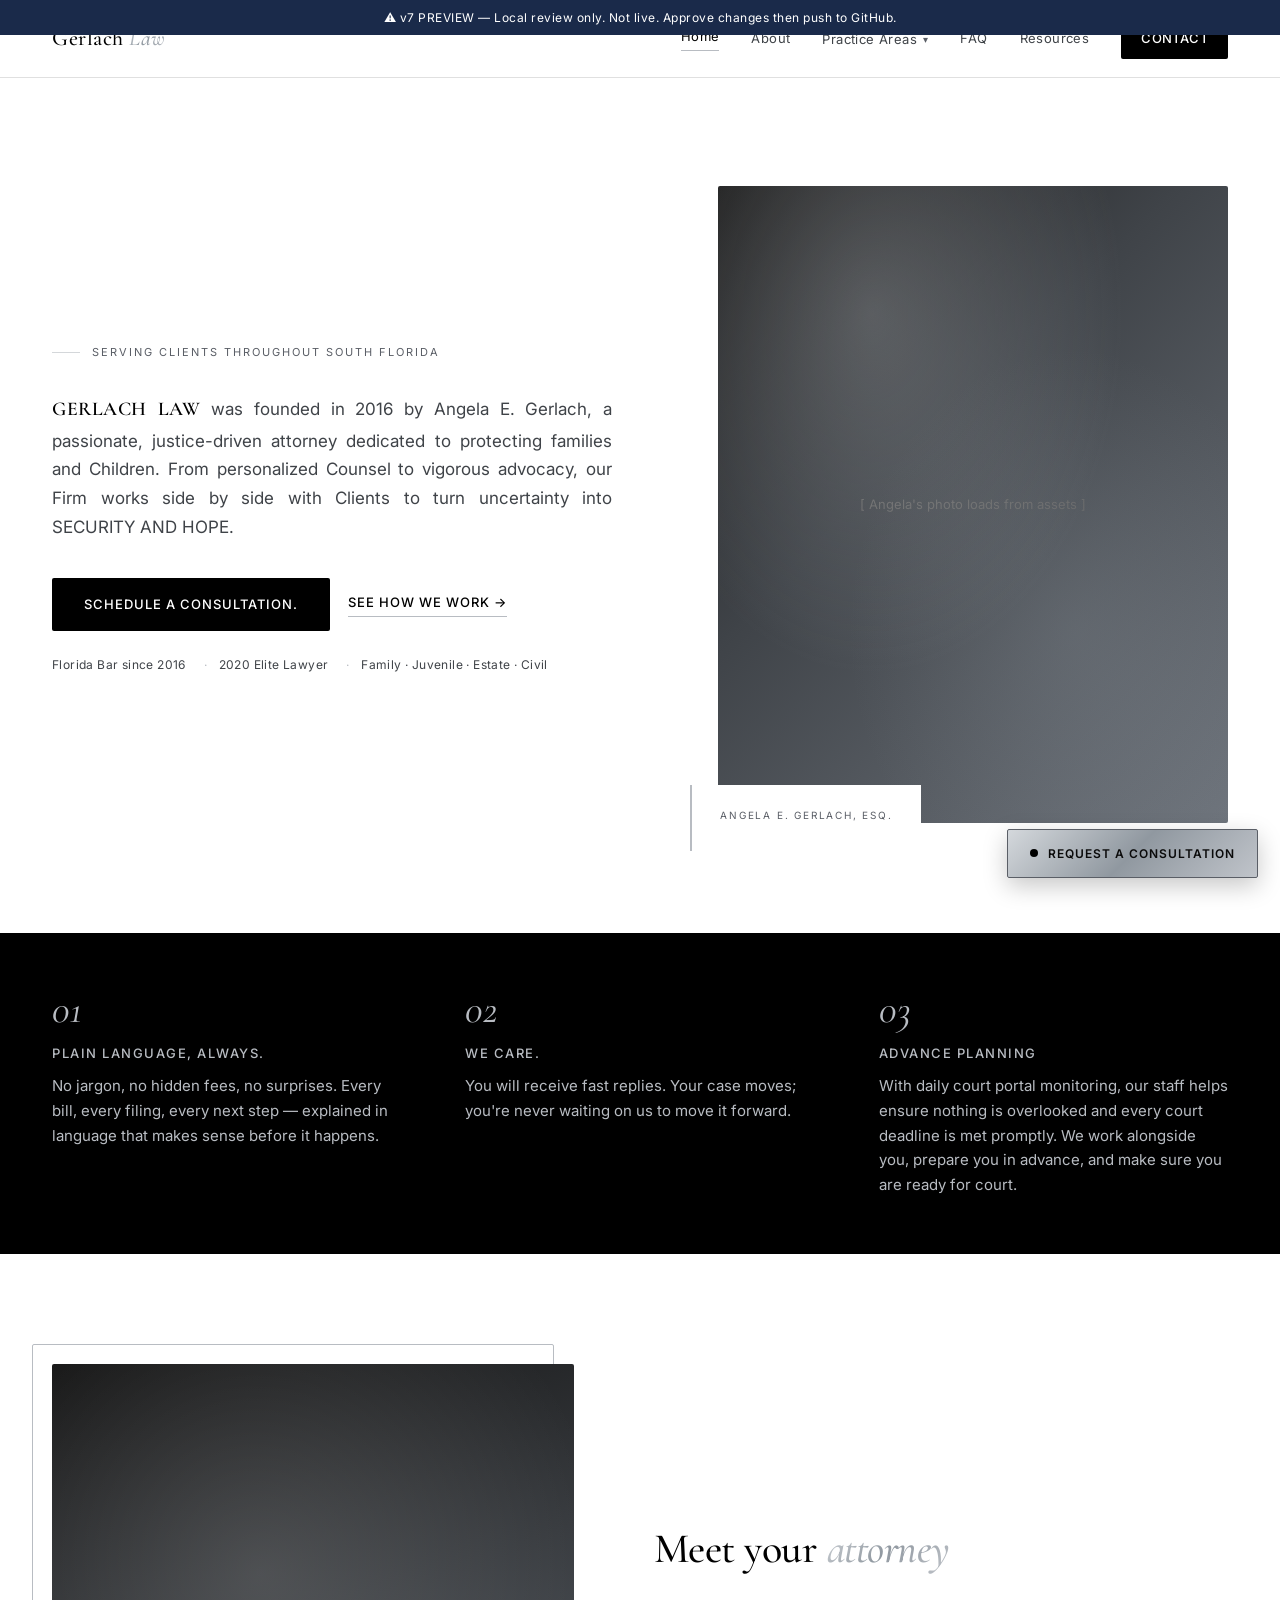
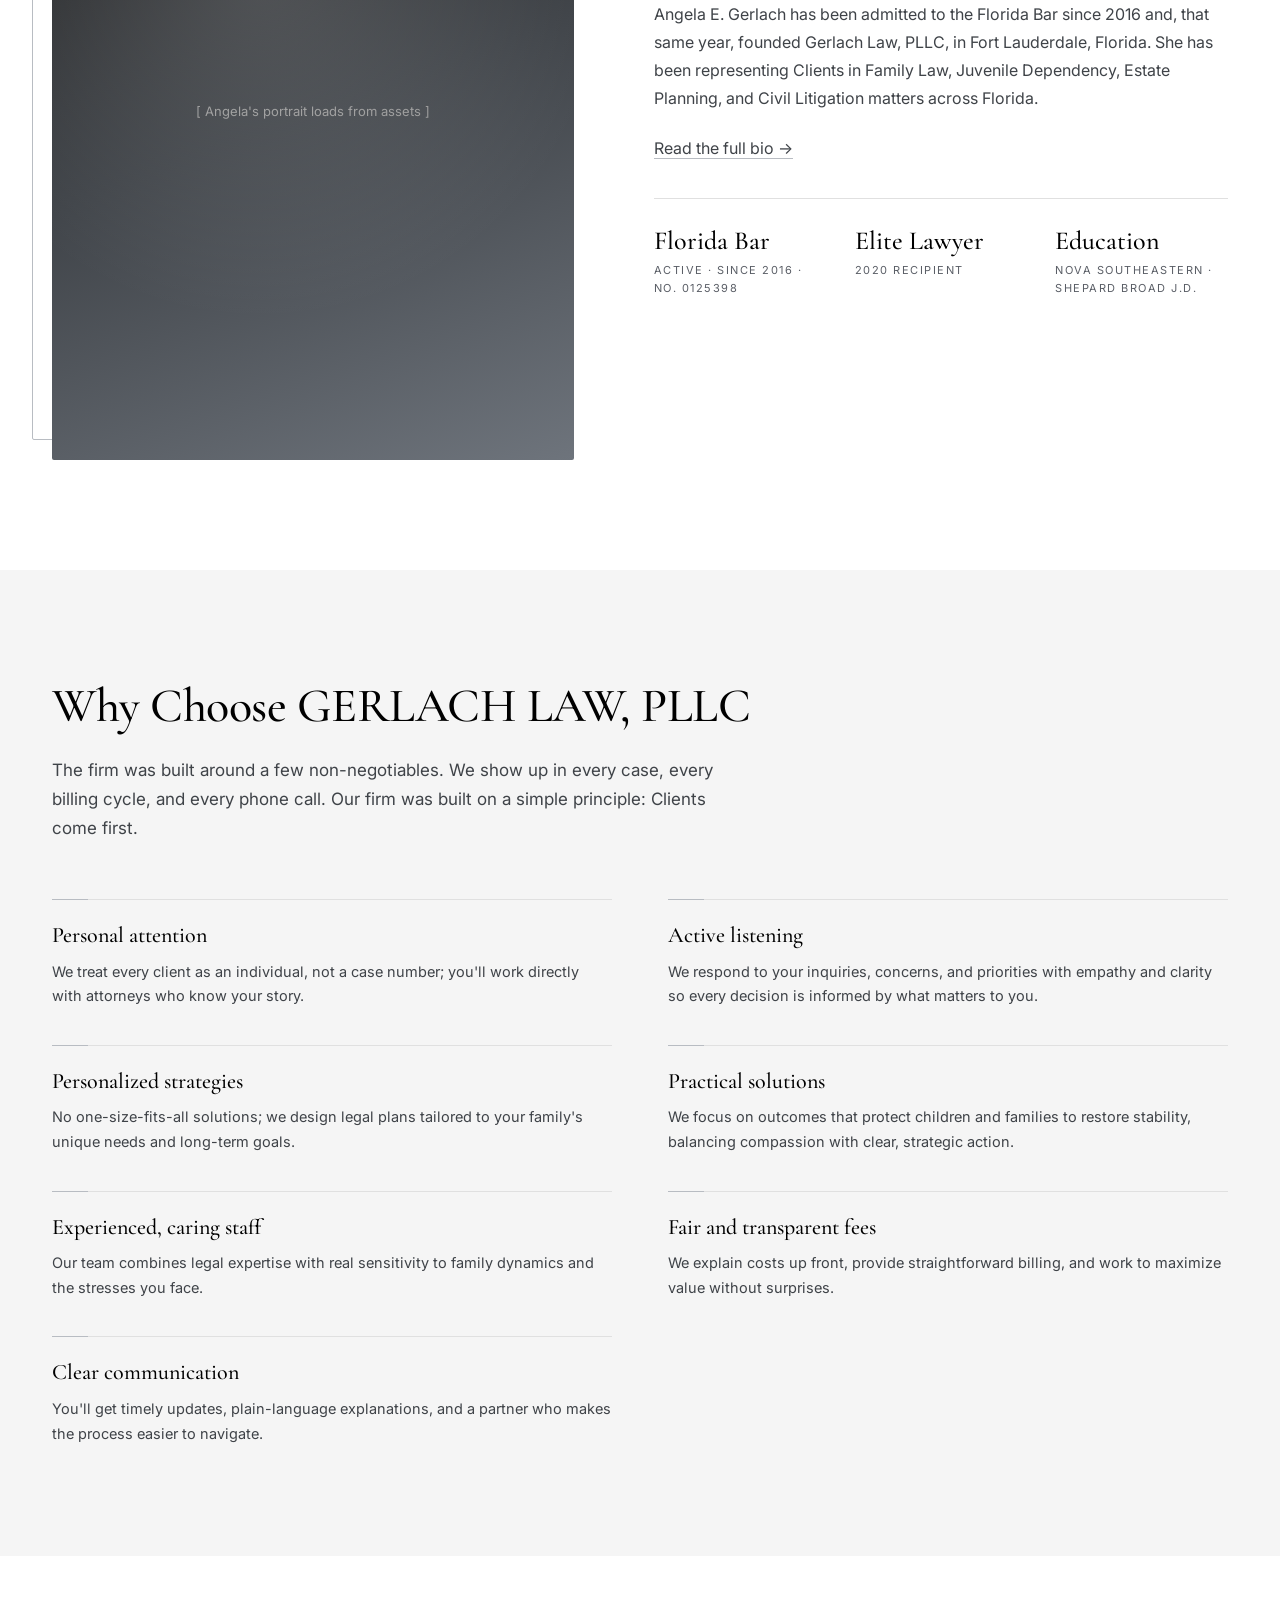
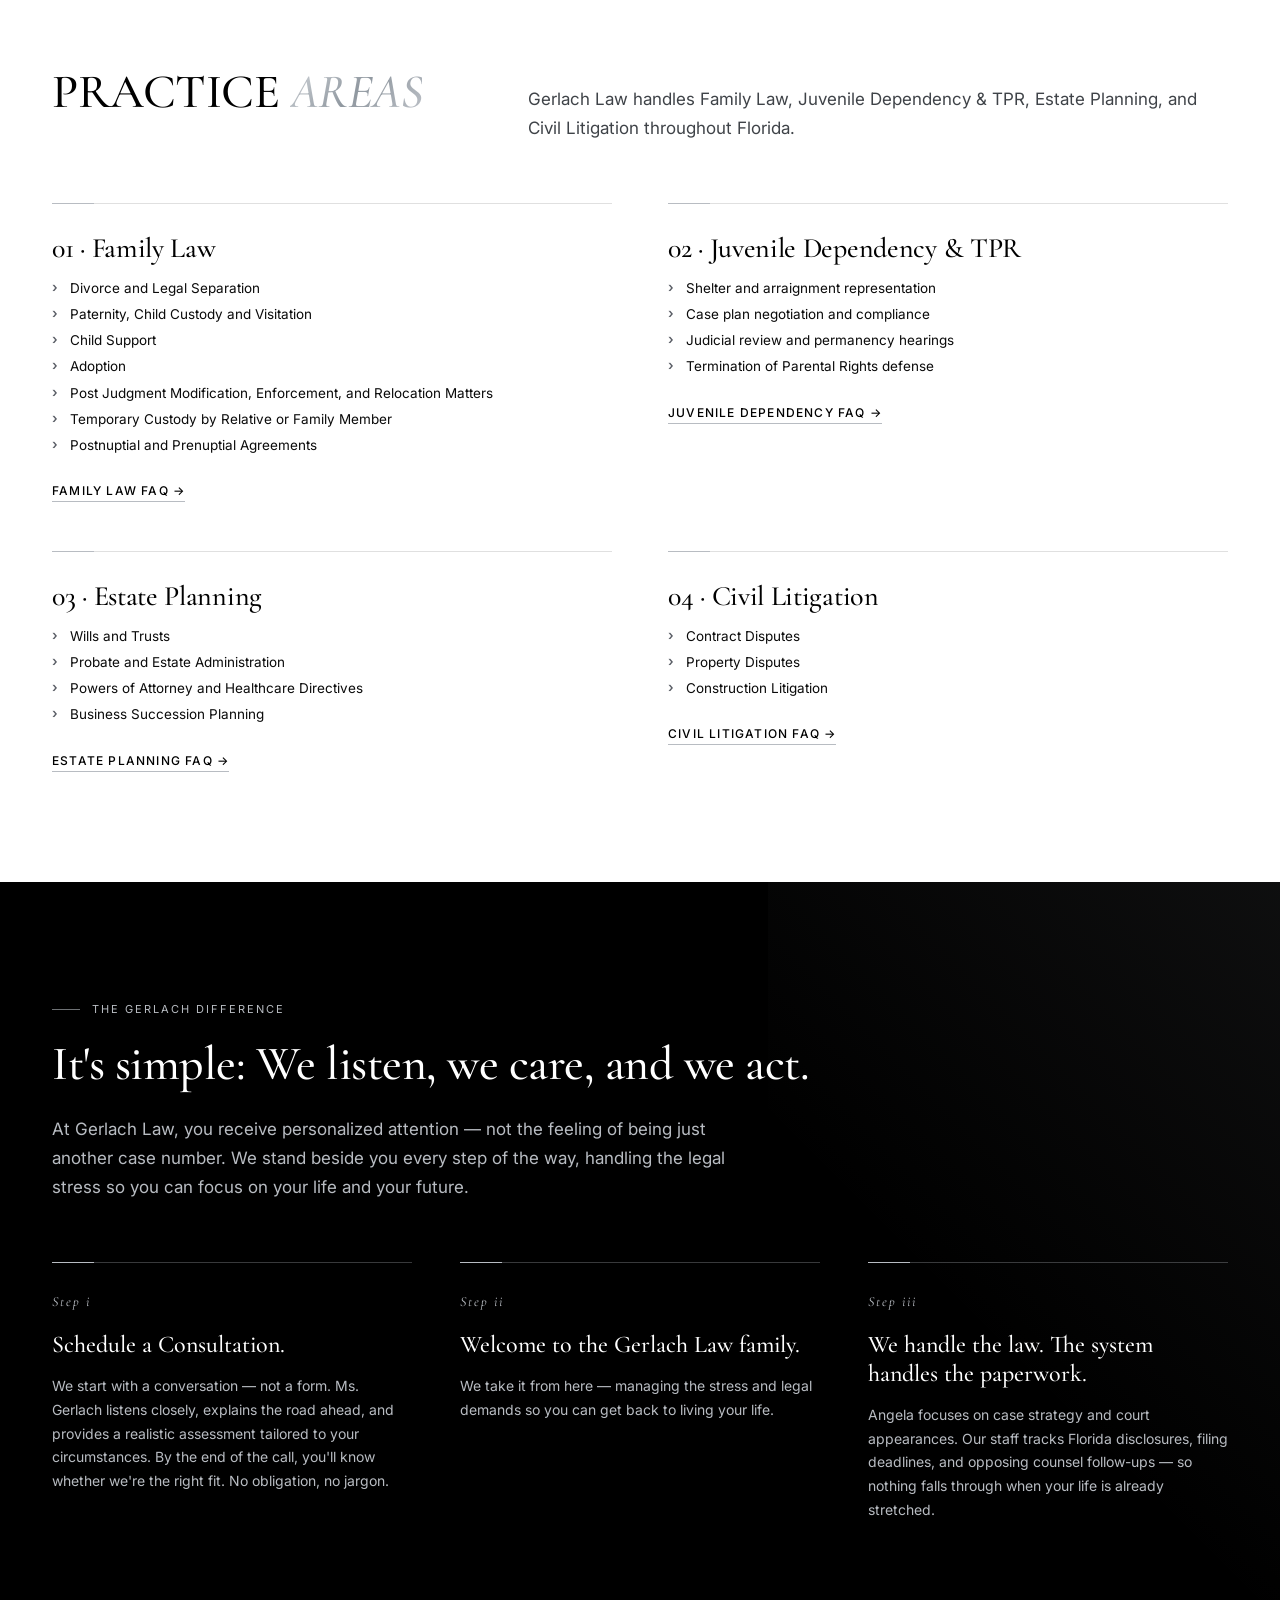
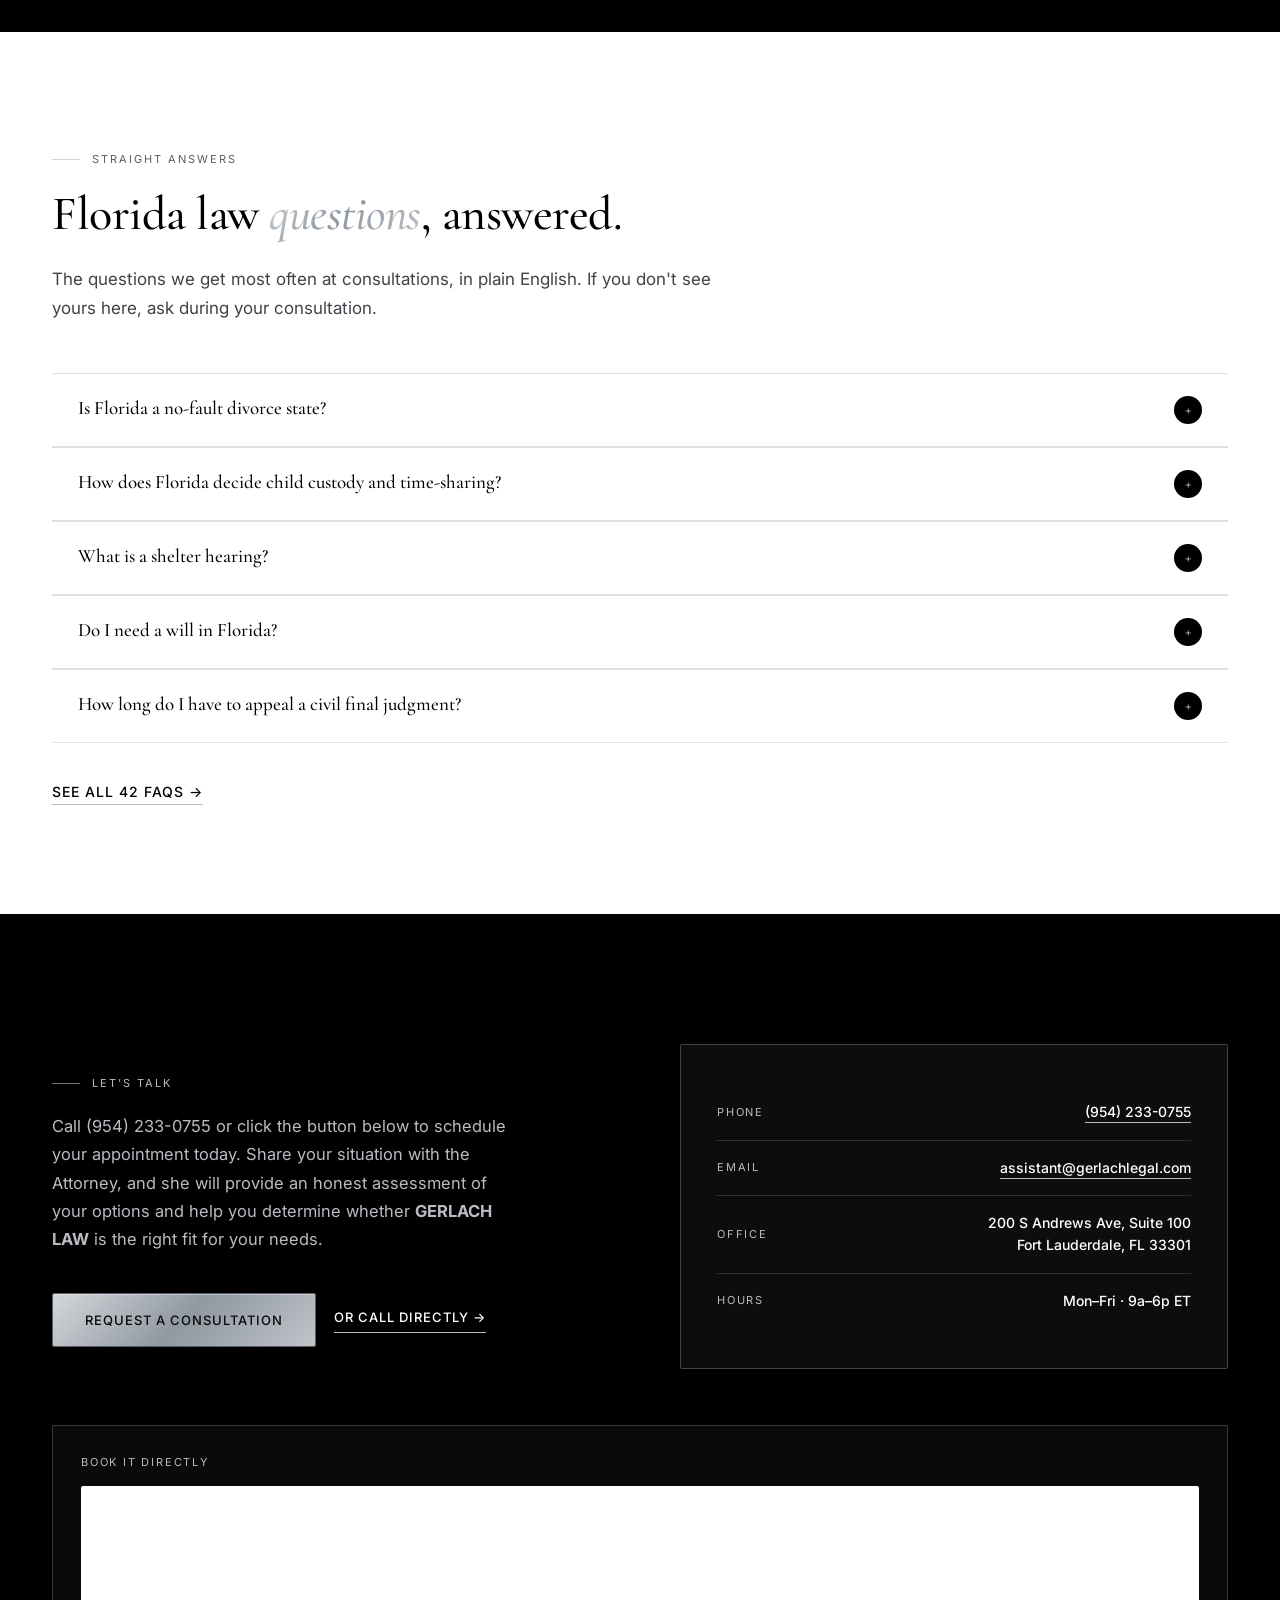
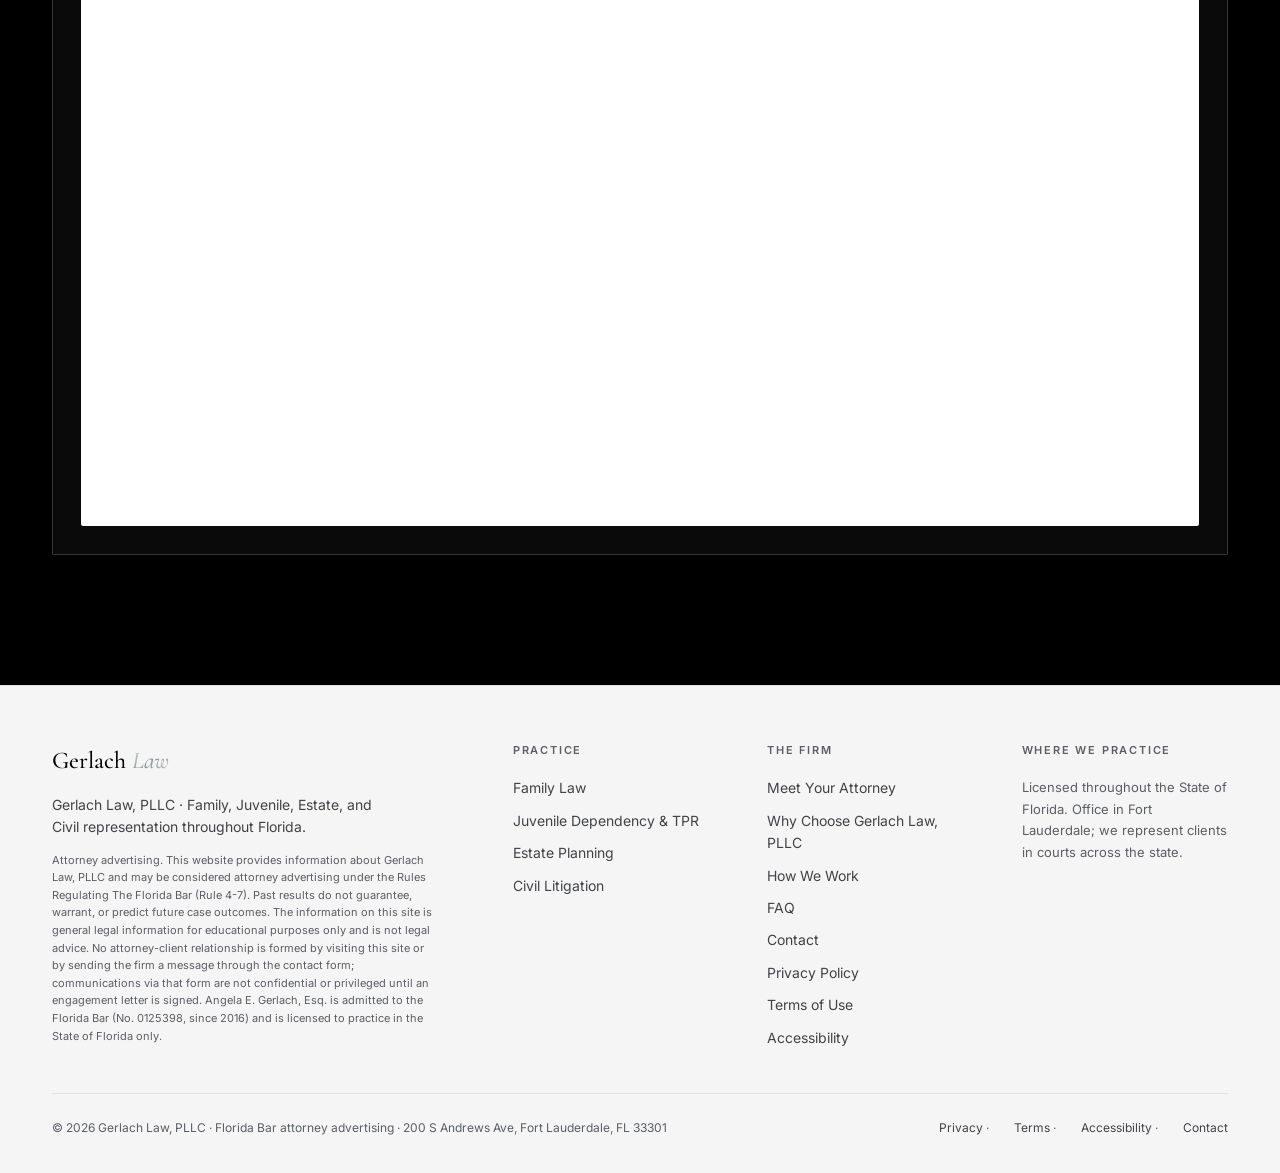
==== index.html @ a3a3e12a "global: fix name/email/stale text on index.html" ====
<!DOCTYPE html>
<!-- gerlach-v7 build: 2026-06-02 — client edits from Yuly Fiallo email + Angela Google Doc -->
<html lang="en">
<head>
<meta charset="UTF-8">
<meta name="viewport" content="width=device-width, initial-scale=1.0">

<!-- SEO + GEO -->
<title>Gerlach Law | Fort Lauderdale Attorney — Family, Juvenile, Estate &amp; Civil Litigation in Florida</title>
<meta name="description" content="Angela E. Gerlach — Florida Bar 2016, 2020 Elite Lawyer. Family Law, Juvenile Dependency, Estate Planning, and Civil Litigation throughout Florida; office in Fort Lauderdale. Free 30-minute consultation.">
<meta name="keywords" content="Fort Lauderdale attorney, Florida family law, Florida juvenile dependency lawyer, Florida estate planning attorney, civil litigation Florida, Angela Gerlach, Gerlach Law PLLC, divorce lawyer Florida, probate Florida, contract dispute Florida">
<meta name="author" content="Angela E. Gerlach, Esq.">
<meta name="robots" content="index, follow, max-snippet:-1, max-image-preview:large">
<link rel="canonical" href="https://gerlachlegal.com/">

<!-- Open Graph / social -->
<meta property="og:type" content="website">
<meta property="og:title" content="Gerlach Law | Fort Lauderdale Attorney — Family, Juvenile, Estate &amp; Civil">
<meta property="og:description" content="Family Law, Juvenile Dependency, Estate Planning, and Civil Litigation throughout Florida. Angela Gerlach, 2020 Elite Lawyer, Florida Bar since 2016.">
<meta property="og:url" content="https://gerlachlegal.com/">
<meta property="og:site_name" content="Gerlach Law">
<meta property="og:locale" content="en_US">
<meta property="og:image" content="https://gerlachlegal.com/assets/img/social-card.png">
<meta property="og:image:width" content="1200">
<meta property="og:image:height" content="630">
<meta property="og:image:alt" content="Gerlach Law — Fort Lauderdale, Florida">
<meta name="twitter:card" content="summary_large_image">
<meta name="twitter:title" content="Gerlach Law | Fort Lauderdale, Florida">
<meta name="twitter:description" content="Family, Juvenile, Estate, and Civil representation throughout Florida — without the cold corporate feel.">
<meta name="twitter:image" content="https://gerlachlegal.com/assets/img/social-card.png">

<!-- Fonts -->
<link rel="preconnect" href="https://fonts.googleapis.com">
<link rel="preconnect" href="https://fonts.gstatic.com" crossorigin>
<link href="https://fonts.googleapis.com/css2?family=Cormorant+Garamond:ital,wght@0,300;0,400;0,500;0,600;0,700;1,400;1,500&family=Inter:wght@300;400;500;600;700&display=swap" rel="stylesheet">

<!-- ── JSON-LD: LegalService / LocalBusiness ── -->
<script type="application/ld+json">
{
  "@context": "https://schema.org",
  "@type": ["LegalService", "LocalBusiness"],
  "@id": "https://gerlachlegal.com/#business",
  "name": "Gerlach Law",
  "legalName": "Gerlach Law, PLLC",
  "alternateName": "Gerlach Law",
  "description": "Florida law representation across four practice areas, statewide: Family Law, Juvenile Dependency and Termination of Parental Rights, Estate Planning, and Civil Litigation.",
  "url": "https://gerlachlegal.com/",
  "telephone": "+1-954-233-0755",
  "email": "assistant@gerlachlegal.com",
  "priceRange": "$$",
  "address": {
    "@type": "PostalAddress",
    "streetAddress": "200 S Andrews Ave, Suite 100",
    "addressLocality": "Fort Lauderdale",
    "addressRegion": "FL",
    "postalCode": "33301",
    "addressCountry": "US"
  },
  "geo": {
    "@type": "GeoCoordinates",
    "latitude": 26.1196,
    "longitude": -80.1435
  },
  "areaServed": [
    {"@type": "AdministrativeArea", "name": "Florida"},
    {"@type": "City", "name": "Fort Lauderdale"},
    {"@type": "City", "name": "Hollywood"},
    {"@type": "City", "name": "Pompano Beach"},
    {"@type": "City", "name": "Plantation"},
    {"@type": "City", "name": "Coral Springs"}
  ],
  "founder": {"@id": "https://gerlachlegal.com/#angela"},
  "employee": {"@id": "https://gerlachlegal.com/#angela"},
  "hasOfferCatalog": {
    "@type": "OfferCatalog",
    "name": "Practice Areas",
    "itemListElement": [
      {"@type": "OfferCatalog", "name": "Family Law", "itemListElement": [
        {"@type": "Offer", "itemOffered": {"@type": "Service", "name": "Divorce and Legal Separation"}},
        {"@type": "Offer", "itemOffered": {"@type": "Service", "name": "Paternity, Child Custody and Visitation"}},
        {"@type": "Offer", "itemOffered": {"@type": "Service", "name": "Child Support"}},
        {"@type": "Offer", "itemOffered": {"@type": "Service", "name": "Adoption"}},
        {"@type": "Offer", "itemOffered": {"@type": "Service", "name": "Post Judgment Modification, Enforcement, and Relocation Matters"}},
        {"@type": "Offer", "itemOffered": {"@type": "Service", "name": "Temporary Custody by Relative or Family Member"}},
        {"@type": "Offer", "itemOffered": {"@type": "Service", "name": "Postnuptial and Prenuptial Agreements"}}
      ]},
      {"@type": "OfferCatalog", "name": "Juvenile Dependency and Termination of Parental Rights", "itemListElement": [
        {"@type": "Offer", "itemOffered": {"@type": "Service", "name": "Juvenile Dependency Representation"}},
        {"@type": "Offer", "itemOffered": {"@type": "Service", "name": "Termination of Parental Rights Defense"}}
      ]},
      {"@type": "OfferCatalog", "name": "Estate Planning", "itemListElement": [
        {"@type": "Offer", "itemOffered": {"@type": "Service", "name": "Wills and Trusts"}},
        {"@type": "Offer", "itemOffered": {"@type": "Service", "name": "Probate and Estate Administration"}},
        {"@type": "Offer", "itemOffered": {"@type": "Service", "name": "Powers of Attorney and Healthcare Directives"}},
        {"@type": "Offer", "itemOffered": {"@type": "Service", "name": "Business Succession Planning"}}
      ]},
      {"@type": "OfferCatalog", "name": "Civil Litigation", "itemListElement": [
        {"@type": "Offer", "itemOffered": {"@type": "Service", "name": "Contract Disputes"}},
        {"@type": "Offer", "itemOffered": {"@type": "Service", "name": "Property Disputes"}},
        {"@type": "Offer", "itemOffered": {"@type": "Service", "name": "Construction Litigation"}}
      ]}
    ]
  },
  "serviceType": [
    "Family Law","Divorce","Child Custody","Child Support","Adoption","Prenuptial Agreement",
    "Juvenile Dependency","Termination of Parental Rights","Estate Planning","Wills and Trusts",
    "Probate","Power of Attorney","Business Succession","Civil Litigation","Contract Disputes",
    "Property Disputes","Construction Litigation"
  ],
  "openingHoursSpecification": [{
    "@type": "OpeningHoursSpecification",
    "dayOfWeek": ["Monday", "Tuesday", "Wednesday", "Thursday", "Friday"],
    "opens": "09:00",
    "closes": "18:00"
  }]
}
</script>

<!-- ── JSON-LD: Person (Angela) ── -->
<script type="application/ld+json">
{
  "@context": "https://schema.org",
  "@type": "Person",
  "@id": "https://gerlachlegal.com/#angela",
  "name": "Angela E. Gerlach",
  "givenName": "Angela",
  "familyName": "Gerlach",
  "honorificSuffix": "Esq.",
  "jobTitle": "Attorney / Founder",
  "worksFor": {"@id": "https://gerlachlegal.com/#business"},
  "alumniOf": {
    "@type": "CollegeOrUniversity",
    "name": "Nova Southeastern University — Shepard Broad College of Law"
  },
  "award": ["2020 Elite Lawyer — Family Law"],
  "hasCredential": {
    "@type": "EducationalOccupationalCredential",
    "credentialCategory": "license",
    "recognizedBy": {"@type": "Organization", "name": "The Florida Bar"},
    "validFrom": "2016-10-05"
  },
  "knowsAbout": [
    "Florida family law (Fla. Stat. ch. 61)",
    "Juvenile dependency (Fla. Stat. ch. 39)",
    "Termination of parental rights",
    "Florida estate planning and probate (Fla. Stat. ch. 731-735)",
    "Wills, trusts, and durable powers of attorney",
    "Civil litigation in Florida state court",
    "Contract, property, and construction disputes",
    "Florida Rule 12.285 mandatory disclosure"
  ],
  "areaServed": "Florida",
  "memberOf": [
    {"@type": "Organization", "name": "The Florida Bar"},
    {"@type": "Organization", "name": "Broward County Bar Association"}
  ]
}
</script>

<!-- ── JSON-LD: BreadcrumbList ── -->
<script type="application/ld+json">
{
  "@context": "https://schema.org",
  "@type": "BreadcrumbList",
  "itemListElement": [
    {"@type": "ListItem", "position": 1, "name": "Home", "item": "https://gerlachlegal.com/"},
    {"@type": "ListItem", "position": 2, "name": "Practice Areas", "item": "https://gerlachlegal.com/#practice"},
    {"@type": "ListItem", "position": 3, "name": "Meet Your Attorney", "item": "https://gerlachlegal.com/#about"},
    {"@type": "ListItem", "position": 4, "name": "FAQ", "item": "https://gerlachlegal.com/#faq"},
    {"@type": "ListItem", "position": 5, "name": "Contact", "item": "https://gerlachlegal.com/#contact"}
  ]
}
</script>

<!-- ── JSON-LD: FAQPage ── -->
<script type="application/ld+json">
{
  "@context": "https://schema.org",
  "@type": "FAQPage",
  "@id": "https://gerlachlegal.com/#faq",
  "mainEntity": [
    {"@type": "Question", "name": "Is Florida a no-fault divorce state?", "acceptedAnswer": {"@type": "Answer", "text": "Yes. Florida is a pure no-fault divorce state under Fla. Stat. § 61.052. To file, you only need to state the marriage is irretrievably broken (or that one spouse has been mentally incapacitated for at least three years). You do not need to prove wrongdoing by either spouse."}},
    {"@type": "Question", "name": "How does Florida decide child custody and time-sharing?", "acceptedAnswer": {"@type": "Answer", "text": "Custody is decided as time-sharing under Fla. Stat. § 61.13 using the best interests of the child standard. Florida law presumes that equal time-sharing is in the child's best interests unless rebutted by evidence on the statutory factors."}},
    {"@type": "Question", "name": "What is a shelter hearing?", "acceptedAnswer": {"@type": "Answer", "text": "A shelter hearing is the first court hearing in a Florida dependency case after a child is removed from their home. Under Fla. Stat. § 39.402, it generally occurs within 24 hours of removal to decide whether the child should remain out of the home pending further proceedings."}},
    {"@type": "Question", "name": "Do I need a will in Florida?", "acceptedAnswer": {"@type": "Answer", "text": "If you die without a will in Florida, your assets pass under the intestate succession statute (Fla. Stat. ch. 732), which may not match your wishes. A will lets you choose your personal representative, name guardians for minor children, and direct who receives your property."}},
    {"@type": "Question", "name": "How long do I have to appeal a civil final judgment?", "acceptedAnswer": {"@type": "Answer", "text": "A notice of appeal must be filed within 30 days of rendition of the final order under Fla. R. App. P. 9.110. Certain post-trial motions can toll that deadline. Appellate deadlines are strictly enforced."}}
  ]
}
</script>

<style>
:root {
  --charcoal: #000000;
  --charcoal-soft: #141414;
  --espresso: var(--charcoal);
  --espresso-soft: var(--charcoal-soft);
  --silver: #B8BCC2;
  --silver-grad: linear-gradient(135deg, #D4D8DC 0%, #9098A0 50%, #C0C4CA 100%);
  --silver-deep: #5A5E66;
  --silver-cool: #5A5E66;
  --silver-cool-grad: linear-gradient(135deg, #D4D8DC 0%, #9098A0 50%, #C0C4CA 100%);
  --gold: var(--silver);
  --gold-dark: var(--silver-deep);
  --cream: #FFFFFF;
  --bone: #F5F5F5;
  --taupe: #5A5E66;
  --taupe-light: #B8BCC2;
  --blush: #C0C4CA;
  --blush-soft: #F5F5F5;
  --text: #0A0A0A;
  --text-soft: #3F4348;
  --border: #E0E0E0;
}

.nav-brand em, .hero h1 em, .section-title em, .about-body h2 em, .contact h2 em, .foot-brand em {
  background: var(--silver-cool-grad);
  -webkit-background-clip: text;
  background-clip: text;
  color: transparent !important;
  -webkit-text-fill-color: transparent;
}
@supports not ((-webkit-background-clip: text) or (background-clip: text)) {
  .nav-brand em, .hero h1 em, .section-title em, .about-body h2 em, .contact h2 em, .foot-brand em {
    background: none;
    color: var(--silver-cool) !important;
    -webkit-text-fill-color: initial;
  }
}

.contact .btn-primary, .float-cta {
  background: var(--silver-grad) !important;
  color: #0A0A0A !important;
  border: 1px solid var(--silver-deep);
  box-shadow: inset 0 1px 0 rgba(255,255,255,0.35);
}
.contact .btn-primary:hover, .float-cta:hover {
  background: var(--silver-cool-grad) !important;
  color: #0A0A0A !important;
}

.section-eyebrow::before, .hero-eyebrow::before { background: var(--silver) !important; opacity: 0.6; }

a:focus-visible, button:focus-visible, .dropdown-trigger:focus-visible, .nav-toggle:focus-visible {
  outline: 2px solid var(--silver-cool);
  outline-offset: 3px;
  border-radius: 2px;
}
* { margin: 0; padding: 0; box-sizing: border-box; }
html { scroll-behavior: smooth; }
body { font-family: 'Inter', -apple-system, BlinkMacSystemFont, sans-serif; color: var(--text); background: var(--cream); line-height: 1.6; font-size: 16px; -webkit-font-smoothing: antialiased; }
.serif { font-family: 'Cormorant Garamond', 'Times New Roman', serif; font-weight: 500; }
img { max-width: 100%; display: block; }
a { color: inherit; text-decoration: none; }
.wrap { max-width: 1240px; margin: 0 auto; padding: 0 32px; }
@media (max-width: 640px) { .wrap { padding: 0 22px; } }

/* Nav */
nav.site-nav, nav { position: fixed; top: 0; left: 0; right: 0; z-index: 100; background: rgba(255,255,255,0.96); backdrop-filter: blur(12px); -webkit-backdrop-filter: blur(12px); border-bottom: 1px solid var(--border); }
.nav-inner { display: flex; align-items: center; justify-content: space-between; padding: 18px 32px; max-width: 1240px; margin: 0 auto; gap: 16px; }
.nav-brand { font-family: 'Cormorant Garamond', serif; font-size: 22px; font-weight: 500; letter-spacing: 0.5px; color: var(--espresso); flex-shrink: 0; }
.nav-brand em { font-style: italic; }
.nav-links { display: flex; gap: 32px; align-items: center; }
.nav-links > a, .nav-links .dropdown-trigger { font-size: 13px; letter-spacing: 0.4px; color: var(--text-soft); transition: color 0.2s; cursor: pointer; }
.nav-links > a:hover, .nav-links .dropdown-trigger:hover { color: var(--espresso); }
.nav-links > a.is-active, .nav-links .dropdown-trigger.is-active { color: var(--espresso); border-bottom: 1px solid var(--silver); padding-bottom: 4px; }
.nav-cta { padding: 10px 20px; background: var(--espresso); color: var(--cream) !important; border-radius: 2px; font-size: 12px; letter-spacing: 0.8px; text-transform: uppercase; font-weight: 500; transition: background 0.2s; }
.nav-cta:hover { background: var(--espresso-soft); color: var(--silver) !important; }

.has-dropdown { position: relative; }
.has-dropdown .dropdown-trigger { display: inline-flex; align-items: center; gap: 6px; background: none; border: 0; padding: 0; font-family: inherit; font-size: 13px; letter-spacing: 0.4px; color: var(--text-soft); }
.has-dropdown .caret { font-size: 10px; line-height: 1; transition: transform 0.2s; color: var(--silver-deep); }
.dropdown { position: absolute; top: calc(100% + 14px); left: 50%; transform: translateX(-50%) translateY(-6px); min-width: 220px; background: #000000; border-radius: 4px; padding: 8px 0; box-shadow: 0 8px 24px rgba(0,0,0,0.28); opacity: 0; visibility: hidden; transition: opacity 0.18s, transform 0.18s, visibility 0.18s; z-index: 110; }
.dropdown::before { content: ""; position: absolute; top: -10px; left: 0; right: 0; height: 14px; background: transparent; }
.dropdown a { display: block; padding: 10px 22px; font-size: 13px; color: #FFFFFF; letter-spacing: 0.3px; border-bottom: 1px solid transparent; transition: color 0.15s, border-color 0.15s; }
.dropdown a:hover, .dropdown a:focus-visible { color: #FFFFFF; border-bottom-color: var(--silver); }
.has-dropdown:hover > .dropdown, .has-dropdown:focus-within > .dropdown { opacity: 1; visibility: visible; transform: translateX(-50%) translateY(0); }
.has-dropdown:hover .caret, .has-dropdown:focus-within .caret { transform: rotate(180deg); }

.nav-toggle { display: none; background: transparent; border: 0; cursor: pointer; padding: 8px; margin-left: auto; }
.nav-toggle span { display: block; width: 22px; height: 2px; background: var(--espresso); margin: 4px 0; transition: transform 0.2s, opacity 0.2s; }
.nav-toggle[aria-expanded="true"] span:nth-child(1) { transform: translateY(6px) rotate(45deg); }
.nav-toggle[aria-expanded="true"] span:nth-child(2) { opacity: 0; }
.nav-toggle[aria-expanded="true"] span:nth-child(3) { transform: translateY(-6px) rotate(-45deg); }

@media (max-width: 768px) {
  .nav-inner { padding: 14px 22px; flex-wrap: wrap; }
  .nav-toggle { display: block; }
  .nav-links { display: none; flex-direction: column; align-items: stretch; gap: 0; width: 100%; padding: 14px 0 8px; border-top: 1px solid var(--border); margin-top: 12px; }
  .nav-links.is-open { display: flex; }
  .nav-links > a, .nav-links .dropdown-trigger { padding: 12px 4px; width: 100%; }
  .nav-cta { padding: 12px 18px; text-align: center; margin-top: 10px; }
  .has-dropdown { width: 100%; }
  .has-dropdown .dropdown-trigger { width: 100%; justify-content: space-between; }
  .dropdown { position: static; transform: none; opacity: 1; visibility: hidden; min-width: 0; max-height: 0; overflow: hidden; box-shadow: none; padding: 0; transition: max-height 0.25s, visibility 0.25s; background: var(--bone); border-radius: 2px; margin: 4px 0 8px; }
  .has-dropdown.is-expanded .dropdown { visibility: visible; max-height: 400px; padding: 6px 0; }
  .has-dropdown.is-expanded .caret { transform: rotate(180deg); }
  .dropdown a { color: var(--text-soft); padding: 10px 18px; }
  .dropdown a:hover, .dropdown a:focus-visible { color: var(--espresso); border-bottom-color: var(--silver); }
}

/* Hero */
.hero { padding: 150px 0 110px; position: relative; overflow: hidden; }
.hero-grid { display: grid; grid-template-columns: 1.15fr 1fr; gap: 80px; align-items: center; }
.hero-eyebrow { display: inline-flex; align-items: center; gap: 12px; font-size: 11px; letter-spacing: 2px; text-transform: uppercase; color: var(--gold-dark); margin-bottom: 32px; }
.hero-eyebrow::before { content: ""; width: 28px; height: 1px; background: var(--gold); }
.hero p.lede { font-size: 17px; line-height: 1.7; color: var(--text-soft); max-width: 560px; margin-bottom: 36px; }
.hero-ctas { display: flex; gap: 18px; align-items: center; flex-wrap: wrap; margin-bottom: 24px; }
.btn-primary { padding: 16px 32px; background: var(--espresso); color: var(--cream); font-size: 13px; letter-spacing: 1px; text-transform: uppercase; font-weight: 500; border-radius: 2px; transition: background 0.2s; border: none; cursor: pointer; }
.btn-primary:hover { background: var(--espresso-soft); }
.btn-text { font-size: 13px; letter-spacing: 1px; text-transform: uppercase; font-weight: 500; color: var(--espresso); border-bottom: 1px solid var(--gold); padding-bottom: 4px; transition: color 0.2s; }
.btn-text:hover { color: var(--gold-dark); }
.hero-trust { font-size: 12px; letter-spacing: 0.4px; color: var(--text-soft); display: flex; gap: 18px; align-items: center; flex-wrap: wrap; }
.hero-trust span::before { content: "· "; color: var(--gold); margin-right: 8px; }
.hero-trust span:first-child::before { content: ""; margin-right: 0; }

.hero-visual { position: relative; }
.hero-photo { aspect-ratio: 4/5; width: 100%; border-radius: 2px; overflow: hidden; background: linear-gradient(135deg, #1A1A1A 0%, #3F4348 40%, #6E747C 100%); position: relative; }
.hero-photo::after { content: ""; position: absolute; inset: 0; background: radial-gradient(ellipse at 30% 20%, rgba(216,220,224,0.25) 0%, transparent 50%), radial-gradient(ellipse at 70% 70%, rgba(144,152,160,0.2) 0%, transparent 45%); }
.hero-photo-caption { position: absolute; bottom: -28px; left: -28px; background: var(--cream); padding: 22px 28px; max-width: 280px; border-left: 2px solid var(--gold); }
.hero-photo-caption .kicker { font-size: 10px; letter-spacing: 1.8px; text-transform: uppercase; color: var(--gold-dark); margin-bottom: 6px; }
@media (max-width: 900px) { .hero { padding: 130px 0 80px; } .hero-grid { grid-template-columns: 1fr; gap: 56px; } .hero-visual { max-width: 420px; } .hero-trust { font-size: 11px; } }

/* Promise strip */
.promise { background: var(--espresso); color: var(--cream); padding: 56px 0; }
.promise-grid { display: grid; grid-template-columns: repeat(3, 1fr); gap: 64px; }
.promise-item .num { font-family: 'Cormorant Garamond', serif; font-size: 40px; color: var(--gold); line-height: 1; margin-bottom: 14px; font-style: italic; }
.promise-item h3 { font-size: 13px; letter-spacing: 1.5px; text-transform: uppercase; color: var(--gold); margin-bottom: 10px; font-weight: 500; }
.promise-item p { font-size: 15px; line-height: 1.65; color: var(--taupe-light); }
@media (max-width: 780px) { .promise-grid { grid-template-columns: 1fr; gap: 36px; } .promise { padding: 44px 0; } }

/* Section base */
section.content { padding: 110px 0; }
.section-eyebrow { display: inline-flex; align-items: center; gap: 12px; font-size: 11px; letter-spacing: 2px; text-transform: uppercase; color: var(--gold-dark); margin-bottom: 20px; }
.section-eyebrow::before { content: ""; width: 28px; height: 1px; background: var(--gold); }
.section-title { font-family: 'Cormorant Garamond', serif; font-size: 48px; line-height: 1.1; font-weight: 500; color: var(--espresso); letter-spacing: -0.5px; margin-bottom: 24px; max-width: 780px; }
.section-title em { font-style: italic; color: var(--gold-dark); }
.section-lede { font-size: 17px; line-height: 1.7; color: var(--text-soft); max-width: 700px; }

/* About */
.about-grid { display: grid; grid-template-columns: 1fr 1.1fr; gap: 80px; align-items: center; }
.about-photo { aspect-ratio: 3/4; border-radius: 2px; overflow: hidden; background: linear-gradient(160deg, #141414 0%, #3F4348 50%, #6E747C 100%); position: relative; }
.about-photo::after { content: ""; position: absolute; inset: 0; background: radial-gradient(circle at 40% 30%, rgba(255,255,255,0.15) 0%, transparent 60%); }
.about-photo-frame { position: absolute; top: -20px; left: -20px; right: 20px; bottom: 20px; border: 1px solid var(--gold); z-index: -1; border-radius: 2px; }
.about-wrap { position: relative; }
.about-body h2 { font-family: 'Cormorant Garamond', serif; font-size: 42px; line-height: 1.1; font-weight: 500; color: var(--espresso); margin-bottom: 28px; letter-spacing: -0.5px; }
.about-body h2 em { font-style: italic; color: var(--gold-dark); }
.about-body p { font-size: 16px; line-height: 1.75; color: var(--text-soft); margin-bottom: 22px; }
.about-credentials { margin-top: 36px; padding-top: 28px; border-top: 1px solid var(--border); display: grid; grid-template-columns: repeat(3, 1fr); gap: 28px; }
.about-credentials .big { font-family: 'Cormorant Garamond', serif; font-size: 26px; color: var(--espresso); line-height: 1.1; font-weight: 500; margin-bottom: 6px; }
.about-credentials .lbl { font-size: 11px; letter-spacing: 1.5px; text-transform: uppercase; color: var(--gold-dark); }
@media (max-width: 900px) { .about-grid { grid-template-columns: 1fr; gap: 48px; } .about-wrap { max-width: 400px; } .section-title, .about-body h2 { font-size: 34px; } }

/* Why Choose */
.whychoose { background: var(--bone); padding: 110px 0; }
.whychoose-head { max-width: 780px; margin-bottom: 56px; }
.whychoose-grid { display: grid; grid-template-columns: repeat(2, 1fr); gap: 36px 56px; }
.whychoose-item { padding-top: 22px; border-top: 1px solid var(--border); position: relative; }
.whychoose-item::before { content: ""; position: absolute; top: -1px; left: 0; width: 36px; height: 1px; background: var(--gold); }
.whychoose-item h3 { font-family: 'Cormorant Garamond', serif; font-size: 22px; font-weight: 500; color: var(--espresso); margin-bottom: 10px; line-height: 1.25; }
.whychoose-item p { font-size: 14.5px; line-height: 1.7; color: var(--text-soft); }
@media (max-width: 780px) { .whychoose { padding: 80px 0; } .whychoose-grid { grid-template-columns: 1fr; gap: 28px; } }

/* Practice areas */
.practice { background: var(--cream); padding: 110px 0; }
.practice-head { display: flex; justify-content: space-between; align-items: flex-end; margin-bottom: 60px; gap: 60px; flex-wrap: wrap; }
.practice-grid { display: grid; grid-template-columns: repeat(2, 1fr); gap: 48px 56px; }
.practice-card { position: relative; padding-top: 28px; border-top: 1px solid var(--border); }
.practice-card::before { content: ""; position: absolute; top: -1px; left: 0; width: 42px; height: 1px; background: var(--gold); }
.practice-num { font-family: 'Cormorant Garamond', serif; font-size: 13px; letter-spacing: 3px; color: var(--gold-dark); margin-bottom: 14px; }
.practice-card h3 { font-family: 'Cormorant Garamond', serif; font-size: 28px; line-height: 1.2; font-weight: 500; color: var(--espresso); margin-bottom: 12px; letter-spacing: -0.3px; }
.practice-card ul.subs { list-style: none; padding: 0; margin: 0 0 22px 0; display: flex; flex-direction: column; gap: 6px; }
.practice-card ul.subs li { font-size: 13.5px; color: var(--text); padding-left: 18px; position: relative; line-height: 1.5; }
.practice-card ul.subs li::before { content: "›"; color: var(--gold-dark); position: absolute; left: 0; top: -1px; font-weight: 600; }
.practice-card a.learn { font-size: 12px; letter-spacing: 1.2px; text-transform: uppercase; color: var(--espresso); font-weight: 500; border-bottom: 1px solid var(--gold); padding-bottom: 3px; transition: color 0.2s; }
.practice-card a.learn:hover { color: var(--gold-dark); }
@media (max-width: 900px) { .practice-head { flex-direction: column; align-items: flex-start; gap: 18px; } .practice-grid { grid-template-columns: 1fr; gap: 40px; } .practice { padding: 80px 0; } }

/* How it works */
.how { background: var(--espresso); color: var(--cream); padding: 110px 0; position: relative; overflow: hidden; }
.how::before { content: ""; position: absolute; top: 0; right: 0; width: 40%; height: 100%; background: linear-gradient(225deg, rgba(184,188,194,0.08) 0%, transparent 60%); pointer-events: none; }
.how .section-eyebrow { color: var(--gold); }
.how .section-eyebrow::before { background: var(--gold); }
.how .section-title { color: var(--cream); }
.how .section-title em { color: var(--gold); }
.how .section-lede { color: var(--taupe-light); }
.how-head { max-width: 780px; margin-bottom: 60px; }
.how-steps { display: grid; grid-template-columns: repeat(3, 1fr); gap: 48px; margin-top: 56px; }
.how-step { padding-top: 28px; border-top: 1px solid rgba(184,188,194,0.3); position: relative; }
.how-step::before { content: ""; position: absolute; top: -1px; left: 0; width: 42px; height: 1px; background: var(--gold); }
.how-step .n { font-family: 'Cormorant Garamond', serif; font-style: italic; font-size: 14px; color: var(--gold); letter-spacing: 2px; margin-bottom: 18px; }
.how-step h3 { font-family: 'Cormorant Garamond', serif; font-size: 24px; line-height: 1.2; font-weight: 500; color: var(--cream); margin-bottom: 14px; }
.how-step p { font-size: 14px; line-height: 1.7; color: var(--taupe-light); }
@media (max-width: 900px) { .how-steps { grid-template-columns: 1fr; gap: 36px; } .how { padding: 80px 0; } }

/* FAQ */
.faq { padding: 110px 0; }
.faq-head { max-width: 800px; margin-bottom: 50px; }
.faq-list { display: flex; flex-direction: column; gap: 2px; background: var(--border); border-top: 1px solid var(--border); border-bottom: 1px solid var(--border); }
details.faq-item { background: var(--cream); padding: 22px 26px; cursor: pointer; transition: background 0.2s; }
details.faq-item[open] { background: var(--bone); }
details.faq-item summary { list-style: none; display: flex; justify-content: space-between; align-items: flex-start; gap: 20px; }
details.faq-item summary::-webkit-details-marker { display: none; }
details.faq-item summary h4 { font-family: 'Cormorant Garamond', serif; font-size: 19px; line-height: 1.3; font-weight: 500; color: var(--espresso); flex: 1; }
details.faq-item summary .toggle { width: 28px; height: 28px; border-radius: 50%; background: var(--espresso); color: var(--gold); display: flex; align-items: center; justify-content: center; font-family: 'Cormorant Garamond', serif; font-size: 16px; font-weight: 600; flex-shrink: 0; transition: transform 0.3s; }
details.faq-item[open] summary .toggle { transform: rotate(45deg); }
details.faq-item .answer { margin-top: 14px; padding-top: 14px; border-top: 1px solid var(--border); font-size: 14.5px; line-height: 1.7; color: var(--text-soft); }
@media (max-width: 900px) { .faq { padding: 80px 0; } details.faq-item { padding: 18px 20px; } details.faq-item summary h4 { font-size: 17px; } }

/* Contact CTA */
.contact { padding: 130px 0; background: var(--espresso); color: var(--cream); }
.contact-inner { display: grid; grid-template-columns: 1fr 1fr; gap: 80px; align-items: center; }
.contact h2 { font-family: 'Cormorant Garamond', serif; font-size: 52px; line-height: 1.08; font-weight: 500; color: var(--cream); letter-spacing: -0.5px; margin-bottom: 24px; }
.contact h2 em { font-style: italic; color: var(--gold); }
.contact p.lede { font-size: 16.5px; line-height: 1.7; color: var(--taupe-light); max-width: 460px; margin-bottom: 40px; }
.contact-card { background: rgba(255,255,255,0.05); border: 1px solid rgba(184,188,194,0.3); padding: 40px 36px; border-radius: 2px; }
.contact-card .row { padding: 16px 0; border-bottom: 1px solid rgba(184,188,194,0.2); display: flex; justify-content: space-between; align-items: center; gap: 20px; }
.contact-card .row:last-child { border-bottom: none; }
.contact-card .lbl { font-size: 11px; letter-spacing: 1.8px; text-transform: uppercase; color: var(--gold); }
.contact-card .val { font-size: 14px; color: var(--cream); font-weight: 500; text-align: right; }
.contact-card .val a { border-bottom: 1px solid var(--gold); padding-bottom: 2px; }
.contact-cta-row { display: flex; gap: 18px; align-items: center; flex-wrap: wrap; margin-top: 32px; }
.contact .btn-primary { background: var(--gold); color: var(--espresso); }
.contact .btn-primary:hover { background: var(--blush); }
.contact .btn-text { color: var(--cream); border-color: var(--gold); }
@media (max-width: 900px) { .contact-inner { grid-template-columns: 1fr; gap: 48px; } .contact h2 { font-size: 38px; } .contact { padding: 90px 0; } .contact-card .val { text-align: left; } }

/* Cal.com inline booking embed */
.cal-embed-wrap { margin-top: 56px; padding: 28px; background: rgba(255,255,255,0.04); border: 1px solid rgba(184,188,194,0.25); border-radius: 2px; }
.cal-embed-eyebrow { font-size: 11px; letter-spacing: 1.8px; text-transform: uppercase; color: var(--gold); margin-bottom: 14px; }
.cal-embed-note { font-size: 12.5px; color: var(--taupe-light); margin-top: 14px; line-height: 1.55; }
#cal-inline { min-height: 640px; width: 100%; background: var(--cream); border-radius: 2px; overflow: hidden; }
@media (max-width: 900px) { #cal-inline { min-height: 720px; } }

/* Footer */
footer { background: var(--bone); padding: 56px 0 36px; border-top: 1px solid var(--border); }
.foot-grid { display: grid; grid-template-columns: 2fr 1fr 1fr 1fr; gap: 48px; margin-bottom: 44px; }
.foot-grid h5 { font-size: 11px; letter-spacing: 1.8px; text-transform: uppercase; color: var(--gold-dark); margin-bottom: 18px; font-weight: 600; }
.foot-grid ul { list-style: none; display: flex; flex-direction: column; gap: 10px; }
.foot-grid li { font-size: 14px; color: var(--text-soft); }
.foot-grid li a:hover { color: var(--gold-dark); }
.foot-brand { font-family: 'Cormorant Garamond', serif; font-size: 24px; color: var(--espresso); margin-bottom: 14px; font-weight: 500; }
.foot-brand em { font-style: italic; color: var(--gold-dark); }
.foot-brand-tag { font-size: 14px; color: var(--text-soft); line-height: 1.55; max-width: 320px; }
.foot-legal { font-size: 11px; color: var(--taupe); line-height: 1.6; margin-top: 14px; max-width: 380px; }
.foot-bottom { border-top: 1px solid var(--border); padding-top: 24px; display: flex; justify-content: space-between; align-items: center; font-size: 12px; color: var(--taupe); }
.foot-bottom a { color: var(--text-soft); margin-left: 22px; }
@media (max-width: 780px) { .foot-grid { grid-template-columns: 1fr 1fr; gap: 40px; } .foot-bottom { flex-direction: column; gap: 14px; align-items: flex-start; } .foot-bottom a { margin-left: 0; margin-right: 22px; } }

/* Floating CTA */
.float-cta { position: fixed; right: 22px; bottom: 22px; z-index: 90; background: var(--gold); color: var(--espresso); padding: 14px 22px; font-size: 12px; letter-spacing: 1px; text-transform: uppercase; font-weight: 600; border-radius: 2px; box-shadow: 0 8px 24px rgba(0,0,0,0.22); transition: background 0.2s, transform 0.15s; display: inline-flex; align-items: center; gap: 10px; }
.float-cta:hover { background: var(--blush); transform: translateY(-1px); }
.float-cta .dot { width: 8px; height: 8px; background: var(--espresso); border-radius: 50%; display: inline-block; }
@media (max-width: 600px) { .float-cta { right: 14px; bottom: 14px; padding: 12px 16px; font-size: 11px; } }
@media print { .float-cta { display: none; } }

/* Preview banner */
.preview-banner { position: fixed; top: 0; left: 0; right: 0; background: #1a2a4a; color: #fff; text-align: center; font-size: 12px; padding: 8px; z-index: 9999; letter-spacing: 0.5px; }
body { padding-top: 36px; }
</style>
</head>
<body>

<div class="preview-banner">⚠️ v7 PREVIEW — Local review only. Not live. Approve changes then push to GitHub.</div>

<nav class="site-nav" aria-label="Primary">
  <div class="nav-inner">
    <a href="./" class="nav-brand">Gerlach <em>Law</em></a>
    <button class="nav-toggle" aria-controls="primary-menu" aria-expanded="false" aria-label="Open menu">
      <span></span><span></span><span></span>
    </button>
    <div class="nav-links" id="primary-menu">
      <a href="./" class="is-active">Home</a>
      <a href="about/">About</a>
      <div class="has-dropdown">
        <a href="practice/" class="dropdown-trigger" aria-haspopup="true" aria-expanded="false">Practice Areas <span class="caret" aria-hidden="true">&#9662;</span></a>
        <div class="dropdown" role="menu" aria-label="Practice Areas">
          <a role="menuitem" href="practice/family-law/">Family Law</a>
          <a role="menuitem" href="practice/juvenile-dependency/">Juvenile Dependency</a>
          <a role="menuitem" href="practice/estate-planning/">Estate Planning</a>
          <a role="menuitem" href="practice/civil-litigation/">Civil Litigation</a>
        </div>
      </div>
      <a href="faq/">FAQ</a>
      <a href="resources/">Resources</a>
      <a href="contact/" class="nav-cta">Contact</a>
    </div>
  </div>
</nav>

<a id="top"></a>

<!-- HERO -->
<section class="hero" aria-label="Hero">
  <div class="wrap">
    <div class="hero-grid">
      <div class="hero-copy">
        <div class="hero-eyebrow">Serving Clients Throughout South Florida</div>
        <p class="lede" style="text-align: justify;">
          <span style="font-family: 'Cormorant Garamond', serif; font-size: 1.15em; font-weight: 600; letter-spacing: 0.5px; color: #000;">GERLACH LAW</span> was founded in 2016 by Angela E. Gerlach, a passionate, justice-driven attorney dedicated to protecting families and Children. From personalized Counsel to vigorous advocacy, our Firm works side by side with Clients to turn uncertainty into SECURITY AND HOPE.
        </p>
        <div class="hero-ctas">
          <a href="#contact" class="btn-primary">Schedule a Consultation.</a>
          <a href="#how" class="btn-text">See how we work &rarr;</a>
        </div>
        <div class="hero-trust">
          <span>Florida Bar since 2016</span>
          <span>2020 Elite Lawyer</span>
          <span>Family &middot; Juvenile &middot; Estate &middot; Civil</span>
        </div>
      </div>
      <div class="hero-visual">
        <div class="hero-photo" style="display:flex;align-items:center;justify-content:center;">
          <span style="color:#666;font-size:13px;font-family:Inter,sans-serif;">[ Angela's photo loads from assets ]</span>
        </div>
        <div class="hero-photo-caption">
          <div class="kicker">Angela E. Gerlach, Esq.</div>
        </div>
      </div>
    </div>
  </div>
</section>

<!-- PROMISE STRIP -->
<section class="promise" aria-label="What we promise">
  <div class="wrap">
    <div class="promise-grid">
      <div class="promise-item">
        <div class="num">01</div>
        <h3>Plain language, always.</h3>
        <p>No jargon, no hidden fees, no surprises. Every bill, every filing, every next step — explained in language that makes sense before it happens.</p>
      </div>
      <div class="promise-item">
        <div class="num">02</div>
        <h3>We care.</h3>
        <p>You will receive fast replies. Your case moves; you're never waiting on us to move it forward.</p>
      </div>
      <div class="promise-item">
        <div class="num">03</div>
        <h3>Advance Planning</h3>
        <p>With daily court portal monitoring, our staff helps ensure nothing is overlooked and every court deadline is met promptly. We work alongside you, prepare you in advance, and make sure you are ready for court.</p>
      </div>
    </div>
  </div>
</section>

<!-- ABOUT -->
<section id="about" class="content" aria-label="Meet your attorney">
  <div class="wrap">
    <div class="about-grid">
      <div class="about-wrap">
        <div class="about-photo-frame"></div>
        <div class="about-photo" style="display:flex;align-items:center;justify-content:center;">
          <span style="color:#999;font-size:13px;font-family:Inter,sans-serif;">[ Angela's portrait loads from assets ]</span>
        </div>
      </div>
      <div class="about-body">
        <h2>Meet your <em>attorney</em></h2>
        <p>Angela E. Gerlach has been admitted to the Florida Bar since 2016 and, that same year, founded Gerlach Law, PLLC, in Fort Lauderdale, Florida. She has been representing Clients in Family Law, Juvenile Dependency, Estate Planning, and Civil Litigation matters across Florida.</p>
        <p><a href="about/" style="border-bottom:1px solid var(--gold);">Read the full bio &rarr;</a></p>
        <div class="about-credentials">
          <div>
            <div class="big">Florida Bar</div>
            <div class="lbl">Active &middot; since 2016 &middot; No. 0125398</div>
          </div>
          <div>
            <div class="big">Elite Lawyer</div>
            <div class="lbl">2020 recipient</div>
          </div>
          <div>
            <div class="big">Education</div>
            <div class="lbl">Nova Southeastern &middot; Shepard Broad J.D.</div>
          </div>
        </div>
      </div>
    </div>
  </div>
</section>

<!-- WHY CHOOSE -->
<section id="whychoose" class="whychoose" aria-label="Why Choose GERLACH LAW, PLLC">
  <div class="wrap">
    <div class="whychoose-head">
      <h2 class="section-title">Why Choose GERLACH LAW, PLLC</h2>
      <p class="section-lede">The firm was built around a few non-negotiables. We show up in every case, every billing cycle, and every phone call. Our firm was built on a simple principle: Clients come first.</p>
    </div>
    <div class="whychoose-grid">
      <div class="whychoose-item"><h3>Personal attention</h3><p>We treat every client as an individual, not a case number; you'll work directly with attorneys who know your story.</p></div>
      <div class="whychoose-item"><h3>Active listening</h3><p>We respond to your inquiries, concerns, and priorities with empathy and clarity so every decision is informed by what matters to you.</p></div>
      <div class="whychoose-item"><h3>Personalized strategies</h3><p>No one-size-fits-all solutions; we design legal plans tailored to your family's unique needs and long-term goals.</p></div>
      <div class="whychoose-item"><h3>Practical solutions</h3><p>We focus on outcomes that protect children and families to restore stability, balancing compassion with clear, strategic action.</p></div>
      <div class="whychoose-item"><h3>Experienced, caring staff</h3><p>Our team combines legal expertise with real sensitivity to family dynamics and the stresses you face.</p></div>
      <div class="whychoose-item"><h3>Fair and transparent fees</h3><p>We explain costs up front, provide straightforward billing, and work to maximize value without surprises.</p></div>
      <div class="whychoose-item"><h3>Clear communication</h3><p>You'll get timely updates, plain-language explanations, and a partner who makes the process easier to navigate.</p></div>
    </div>
  </div>
</section>

<!-- PRACTICE AREAS -->
<section id="practice" class="practice" aria-label="Practice areas">
  <div class="wrap">
    <div class="practice-head">
      <div><h2 class="section-title">PRACTICE <em>AREAS</em></h2></div>
      <p class="section-lede">Gerlach Law handles Family Law, Juvenile Dependency &amp; TPR, Estate Planning, and Civil Litigation throughout Florida.</p>
    </div>
    <div class="practice-grid">
      <article class="practice-card" id="family-law">
        <h3 class="practice-num">01 &middot; Family Law</h3>
        <ul class="subs">
          <li>Divorce and Legal Separation</li><li>Paternity, Child Custody and Visitation</li><li>Child Support</li><li>Adoption</li><li>Post Judgment Modification, Enforcement, and Relocation Matters</li><li>Temporary Custody by Relative or Family Member</li><li>Postnuptial and Prenuptial Agreements</li>
        </ul>
        <a class="learn" href="#faq-family">Family law FAQ &rarr;</a>
      </article>
      <article class="practice-card" id="juvenile-dependency">
        <h3 class="practice-num">02 &middot; Juvenile Dependency &amp; TPR</h3>
        <ul class="subs">
          <li>Shelter and arraignment representation</li><li>Case plan negotiation and compliance</li><li>Judicial review and permanency hearings</li><li>Termination of Parental Rights defense</li>
        </ul>
        <a class="learn" href="#faq-juvenile">Juvenile dependency FAQ &rarr;</a>
      </article>
      <article class="practice-card" id="estate-planning">
        <h3 class="practice-num">03 &middot; Estate Planning</h3>
        <ul class="subs">
          <li>Wills and Trusts</li><li>Probate and Estate Administration</li><li>Powers of Attorney and Healthcare Directives</li><li>Business Succession Planning</li>
        </ul>
        <a class="learn" href="#faq-estate">Estate planning FAQ &rarr;</a>
      </article>
      <article class="practice-card" id="civil-litigation">
        <h3 class="practice-num">04 &middot; Civil Litigation</h3>
        <ul class="subs">
          <li>Contract Disputes</li><li>Property Disputes</li><li>Construction Litigation</li>
        </ul>
        <a class="learn" href="#faq-civil">Civil litigation FAQ &rarr;</a>
      </article>
    </div>
  </div>
</section>

<!-- THE GERLACH DIFFERENCE -->
<section id="how" class="how" aria-label="How we work">
  <div class="wrap">
    <div class="how-head">
      <div class="section-eyebrow">The Gerlach difference</div>
      <h2 class="section-title">It's simple: We listen, we care, and we act.</h2>
      <p class="section-lede">
        At Gerlach Law, you receive personalized attention — not the feeling of being just another case number. We stand beside you every step of the way, handling the legal stress so you can focus on your life and your future.
      </p>
    </div>
    <div class="how-steps">
      <div class="how-step">
        <div class="n">Step i</div>
        <h3>Schedule a Consultation.</h3>
        <p>We start with a conversation — not a form. Ms. Gerlach listens closely, explains the road ahead, and provides a realistic assessment tailored to your circumstances. By the end of the call, you'll know whether we're the right fit. No obligation, no jargon.</p>
      </div>
      <div class="how-step">
        <div class="n">Step ii</div>
        <h3>Welcome to the Gerlach Law family.</h3>
        <p>We take it from here — managing the stress and legal demands so you can get back to living your life.</p>
      </div>
      <div class="how-step">
        <div class="n">Step iii</div>
        <h3>We handle the law. The system handles the paperwork.</h3>
        <p>Angela focuses on case strategy and court appearances. Our staff tracks Florida disclosures, filing deadlines, and opposing counsel follow-ups — so nothing falls through when your life is already stretched.</p>
      </div>
    </div>
  </div>
</section>

<!-- FAQ -->
<section id="faq" class="faq" aria-label="Frequently asked questions">
  <div class="wrap">
    <div class="faq-head">
      <div class="section-eyebrow">Straight answers</div>
      <h2 class="section-title">Florida law <em>questions</em>, answered.</h2>
      <p class="section-lede">The questions we get most often at consultations, in plain English. If you don't see yours here, ask during your consultation.</p>
    </div>
    <div class="faq-pa" id="faq-curated">
      <div class="faq-list">
        <details class="faq-item"><summary><h4>Is Florida a no-fault divorce state?</h4><span class="toggle">+</span></summary><div class="answer"><p>Yes. Florida is a pure no-fault divorce state under Fla. Stat. &sect; 61.052. To file, you only need to state the marriage is irretrievably broken.</p></div></details>
        <details class="faq-item"><summary><h4>How does Florida decide child custody and time-sharing?</h4><span class="toggle">+</span></summary><div class="answer"><p>Custody is decided as time-sharing under Fla. Stat. &sect; 61.13 using the best interests of the child standard.</p></div></details>
        <details class="faq-item"><summary><h4>What is a shelter hearing?</h4><span class="toggle">+</span></summary><div class="answer"><p>A shelter hearing is the first court hearing in a Florida dependency case after a child is removed from their home. Under Fla. Stat. &sect; 39.402, it generally occurs within 24 hours of removal.</p></div></details>
        <details class="faq-item"><summary><h4>Do I need a will in Florida?</h4><span class="toggle">+</span></summary><div class="answer"><p>If you die without a will in Florida, your assets pass under the intestate succession statute (Fla. Stat. ch. 732), which may not match your wishes.</p></div></details>
        <details class="faq-item"><summary><h4>How long do I have to appeal a civil final judgment?</h4><span class="toggle">+</span></summary><div class="answer"><p>A notice of appeal must be filed within 30 days of rendition of the final order under Fla. R. App. P. 9.110.</p></div></details>
      </div>
      <p style="margin-top: 36px;"><a href="faq/" class="btn-text" style="font-size: 14px;">See all 42 FAQs &rarr;</a></p>
    </div>
  </div>
</section>

<!-- CONTACT CTA -->
<section id="contact" class="contact" aria-label="Schedule a consultation">
  <div class="wrap">
    <div class="contact-inner">
      <div>
        <div class="section-eyebrow" style="color: var(--gold);">Let's talk</div>
        <p class="lede">
          Call (954) 233-0755 or click the button below to schedule your appointment today. Share your situation with the Attorney, and she will provide an honest assessment of your options and help you determine whether <strong>GERLACH LAW</strong> is the right fit for your needs.
        </p>
        <div class="contact-cta-row">
          <a href="contact/" class="btn-primary">Request a consultation</a>
          <a href="tel:+19542330755" class="btn-text">Or call directly &rarr;</a>
        </div>
      </div>
      <address class="contact-card" style="font-style: normal;">
        <div class="row"><span class="lbl">Phone</span><span class="val"><a href="tel:+19542330755">(954) 233-0755</a></span></div>
        <div class="row"><span class="lbl">Email</span><span class="val"><a href="mailto:assistant@gerlachlegal.com">assistant@gerlachlegal.com</a></span></div>
        <div class="row"><span class="lbl">Office</span><span class="val">200 S Andrews Ave, Suite 100<br>Fort Lauderdale, FL 33301</span></div>
        <div class="row"><span class="lbl">Hours</span><span class="val">Mon–Fri &middot; 9a–6p ET</span></div>
      </address>
    </div>

    <!-- Cal.com inline booking embed -->
    <div class="cal-embed-wrap" aria-label="Book a free 30-minute consultation">
      <div class="cal-embed-eyebrow">Book it directly</div>
      <div id="cal-inline"></div>
    </div>
  </div>
</section>

<!-- FOOTER -->
<footer>
  <div class="wrap">
    <div class="foot-grid">
      <div>
        <div class="foot-brand">Gerlach <em>Law</em></div>
        <div class="foot-brand-tag">Gerlach Law, PLLC &middot; Family, Juvenile, Estate, and Civil representation throughout Florida.</div>
        <div class="foot-legal">
          Attorney advertising. This website provides information about Gerlach Law, PLLC and may be considered attorney advertising under the Rules Regulating The Florida Bar (Rule 4-7). Past results do not guarantee, warrant, or predict future case outcomes. The information on this site is general legal information for educational purposes only and is not legal advice. No attorney-client relationship is formed by visiting this site or by sending the firm a message through the contact form; communications via that form are not confidential or privileged until an engagement letter is signed. Angela E. Gerlach, Esq. is admitted to the Florida Bar (No. 0125398, since 2016) and is licensed to practice in the State of Florida only.
        </div>
      </div>
      <div>
        <h5>Practice</h5>
        <ul>
          <li><a href="#family-law">Family Law</a></li>
          <li><a href="#juvenile-dependency">Juvenile Dependency &amp; TPR</a></li>
          <li><a href="#estate-planning">Estate Planning</a></li>
          <li><a href="#civil-litigation">Civil Litigation</a></li>
        </ul>
      </div>
      <div>
        <h5>The Firm</h5>
        <ul>
          <li><a href="#about">Meet Your Attorney</a></li>
          <li><a href="#whychoose">Why Choose Gerlach Law, PLLC</a></li>
          <li><a href="#how">How We Work</a></li>
          <li><a href="#faq">FAQ</a></li>
          <li><a href="#contact">Contact</a></li>
          <li><a href="privacy/">Privacy Policy</a></li>
          <li><a href="terms/">Terms of Use</a></li>
          <li><a href="accessibility/">Accessibility</a></li>
        </ul>
      </div>
      <div>
        <h5>Where we practice</h5>
        <p style="font-size:13px;line-height:1.65;color:var(--taupe);margin:0;">Licensed throughout the State of Florida. Office in Fort Lauderdale; we represent clients in courts across the state.</p>
      </div>
    </div>
    <div class="foot-bottom">
      <div>&copy; 2026 Gerlach Law, PLLC &middot; Florida Bar attorney advertising &middot; 200 S Andrews Ave, Fort Lauderdale, FL 33301</div>
      <div><a href="privacy/">Privacy</a> &middot; <a href="terms/">Terms</a> &middot; <a href="accessibility/">Accessibility</a> &middot; <a href="contact/">Contact</a></div>
    </div>
  </div>
</footer>

<a href="contact/" class="float-cta" aria-label="Request a consultation">
  <span class="dot" aria-hidden="true"></span>
  Request a consultation
</a>

<!-- Cal.com embed loader (free tier; no key required) -->
<!-- Docs: https://cal.com/embed -->
<script type="text/javascript">
(function (C, A, L) { let p = function (a, ar) { a.q.push(ar); }; let d = C.document;
  C.Cal = C.Cal || function () { let cal = C.Cal; let ar = arguments;
    if (!cal.loaded) { cal.ns = {}; cal.q = cal.q || []; d.head.appendChild(d.createElement("script")).src = A; cal.loaded = true; }
    if (ar[0] === L) { const api = function () { p(api, arguments); };
      const namespace = ar[1]; api.q = api.q || [];
      if (typeof namespace === "string") { cal.ns[namespace] = cal.ns[namespace] || api; p(cal.ns[namespace], ar); p(cal, ["initNamespace", namespace]); }
      else p(cal, ar); return; } p(cal, ar); };
})(window, "https://app.cal.com/embed/embed.js", "init");

Cal("init", "free-consult", { origin: "https://cal.com" });

Cal.ns["free-consult"]("inline", {
  elementOrSelector: "#cal-inline",
  calLink: "gerlach/free-consult",
  layout: "month_view",
  config: { theme: "light" }
});

Cal.ns["free-consult"]("ui", {
  theme: "light",
  styles: { branding: { brandColor: "#5A5E66" } },
  hideEventTypeDetails: false,
  layout: "month_view"
});
</script>

<script>
// Mobile nav toggle
const toggle = document.querySelector('.nav-toggle');
const menu = document.querySelector('.nav-links');
if (toggle && menu) {
  toggle.addEventListener('click', () => {
    const expanded = toggle.getAttribute('aria-expanded') === 'true';
    toggle.setAttribute('aria-expanded', !expanded);
    menu.classList.toggle('is-open');
  });
}
// Dropdown toggles on mobile
document.querySelectorAll('.has-dropdown').forEach(el => {
  const trigger = el.querySelector('.dropdown-trigger');
  if (trigger) {
    trigger.addEventListener('click', e => {
      if (window.innerWidth <= 768) {
        e.preventDefault();
        el.classList.toggle('is-expanded');
      }
    });
  }
});
</script>
</body>
</html>
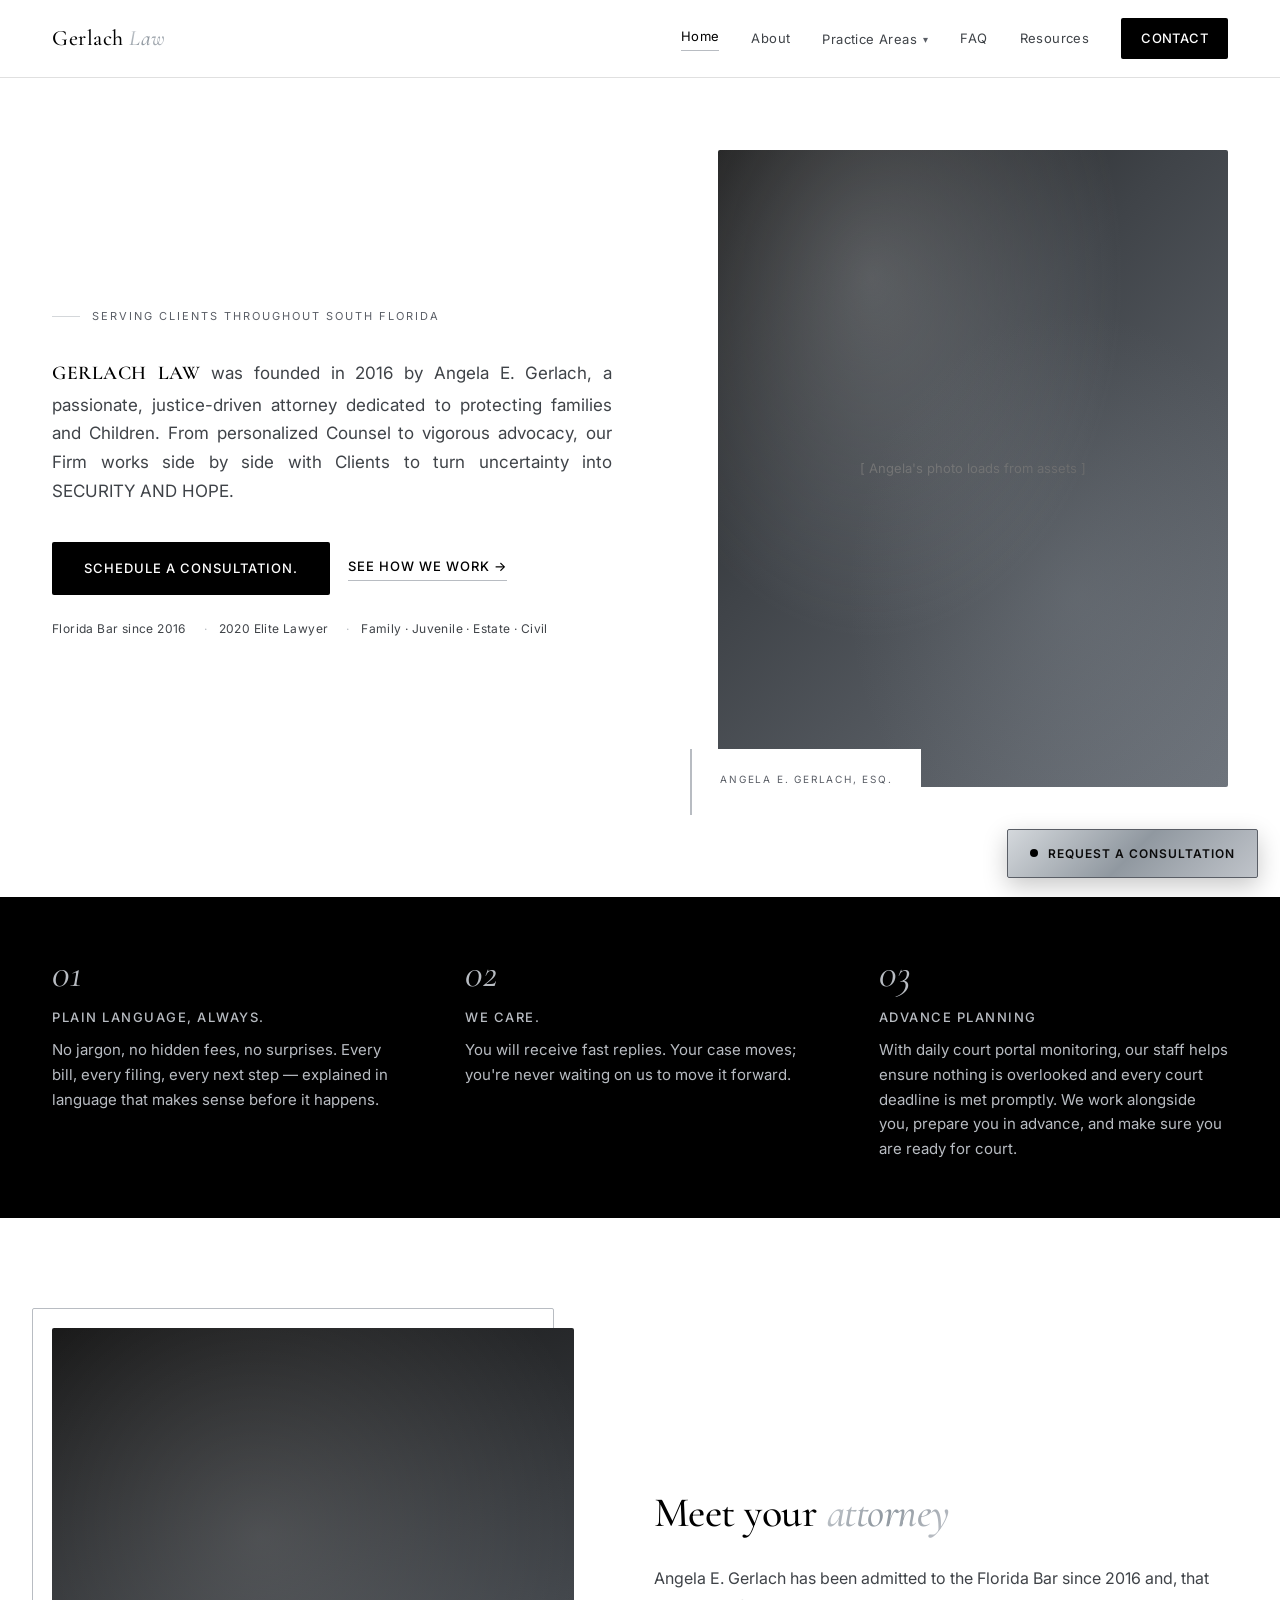
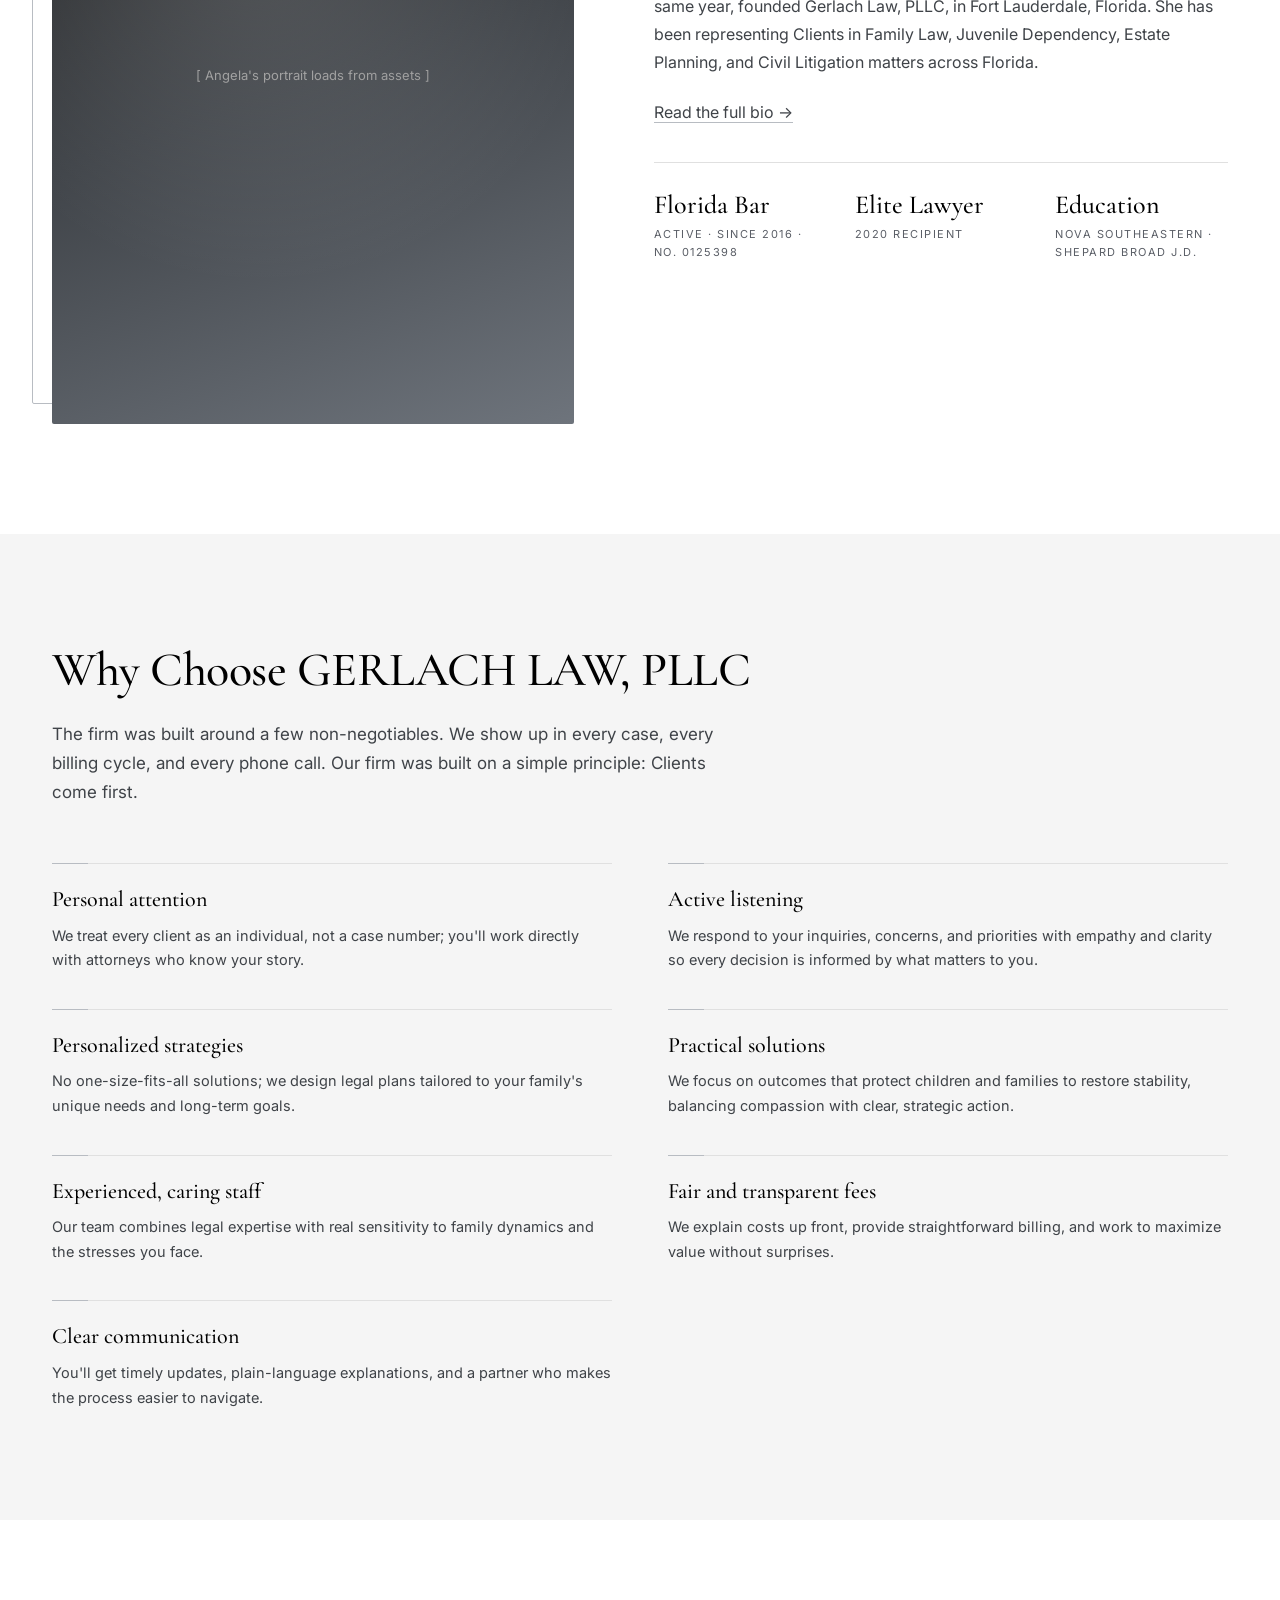
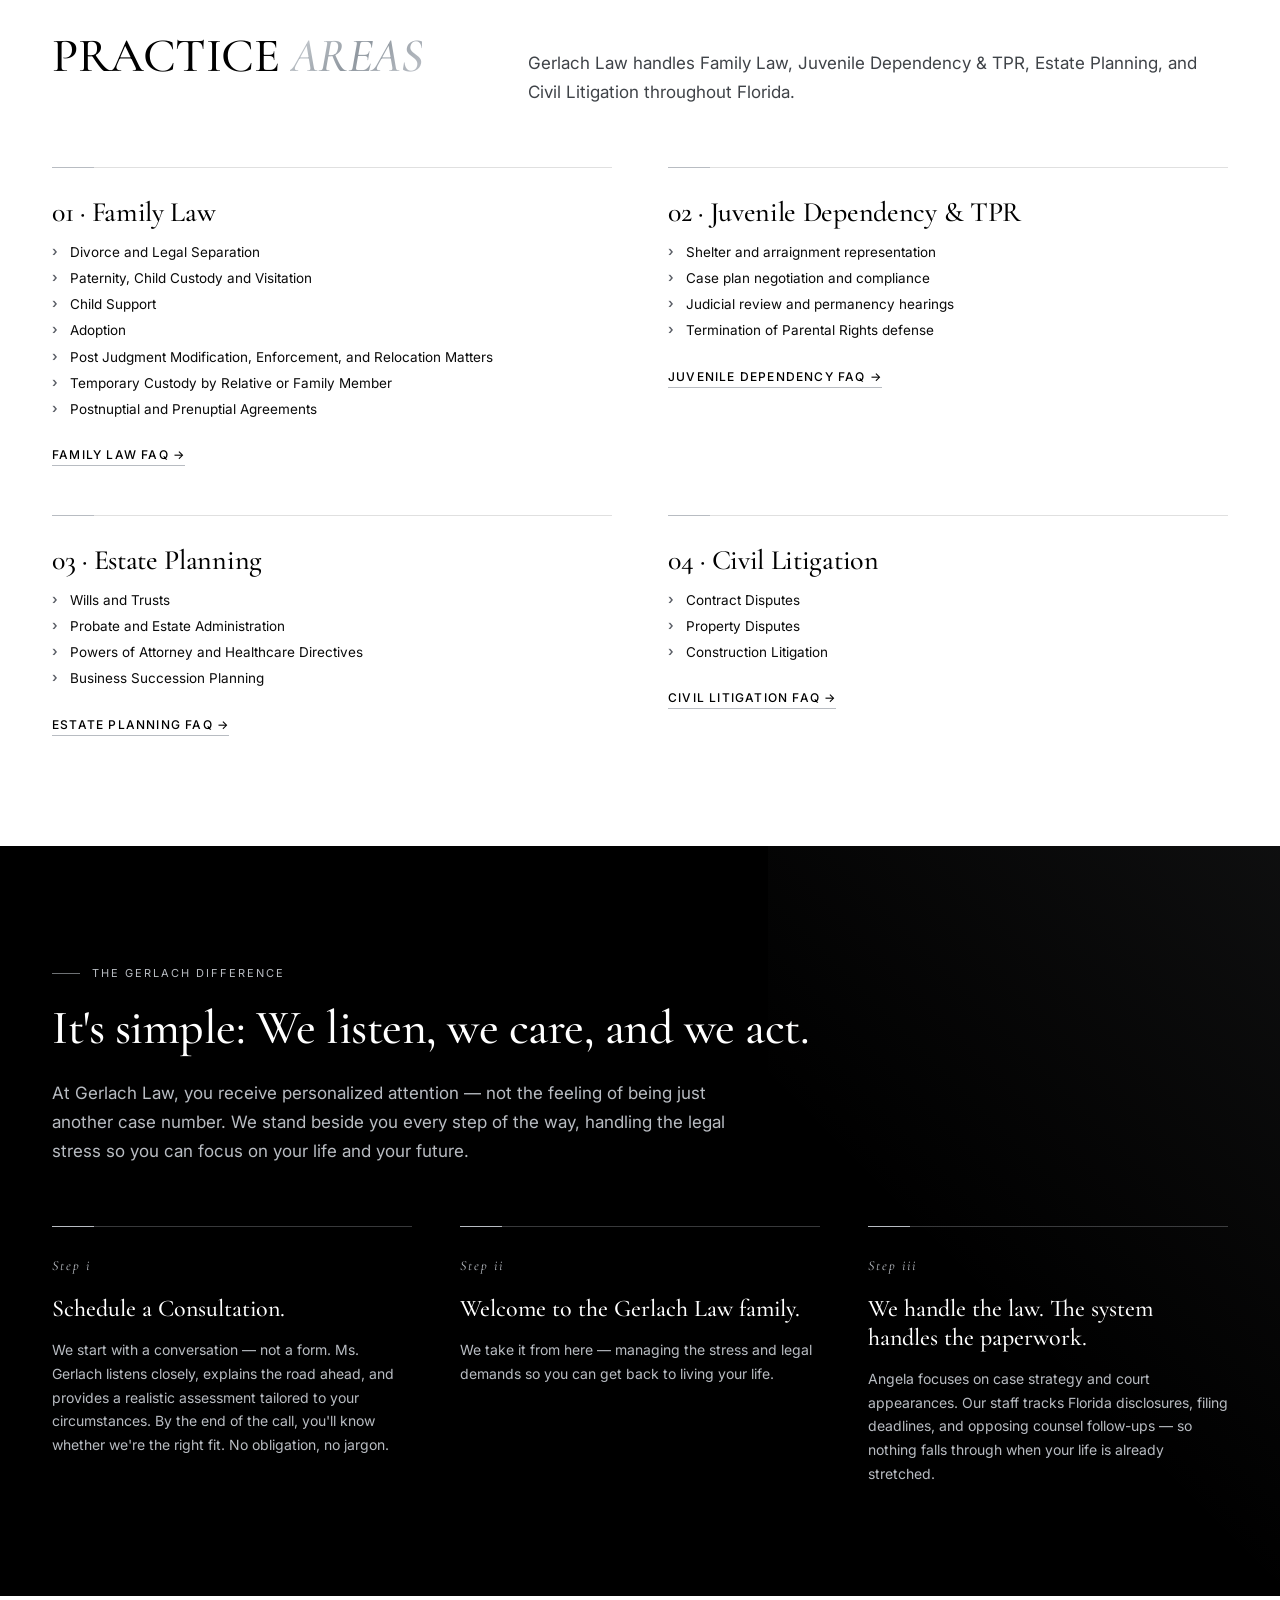
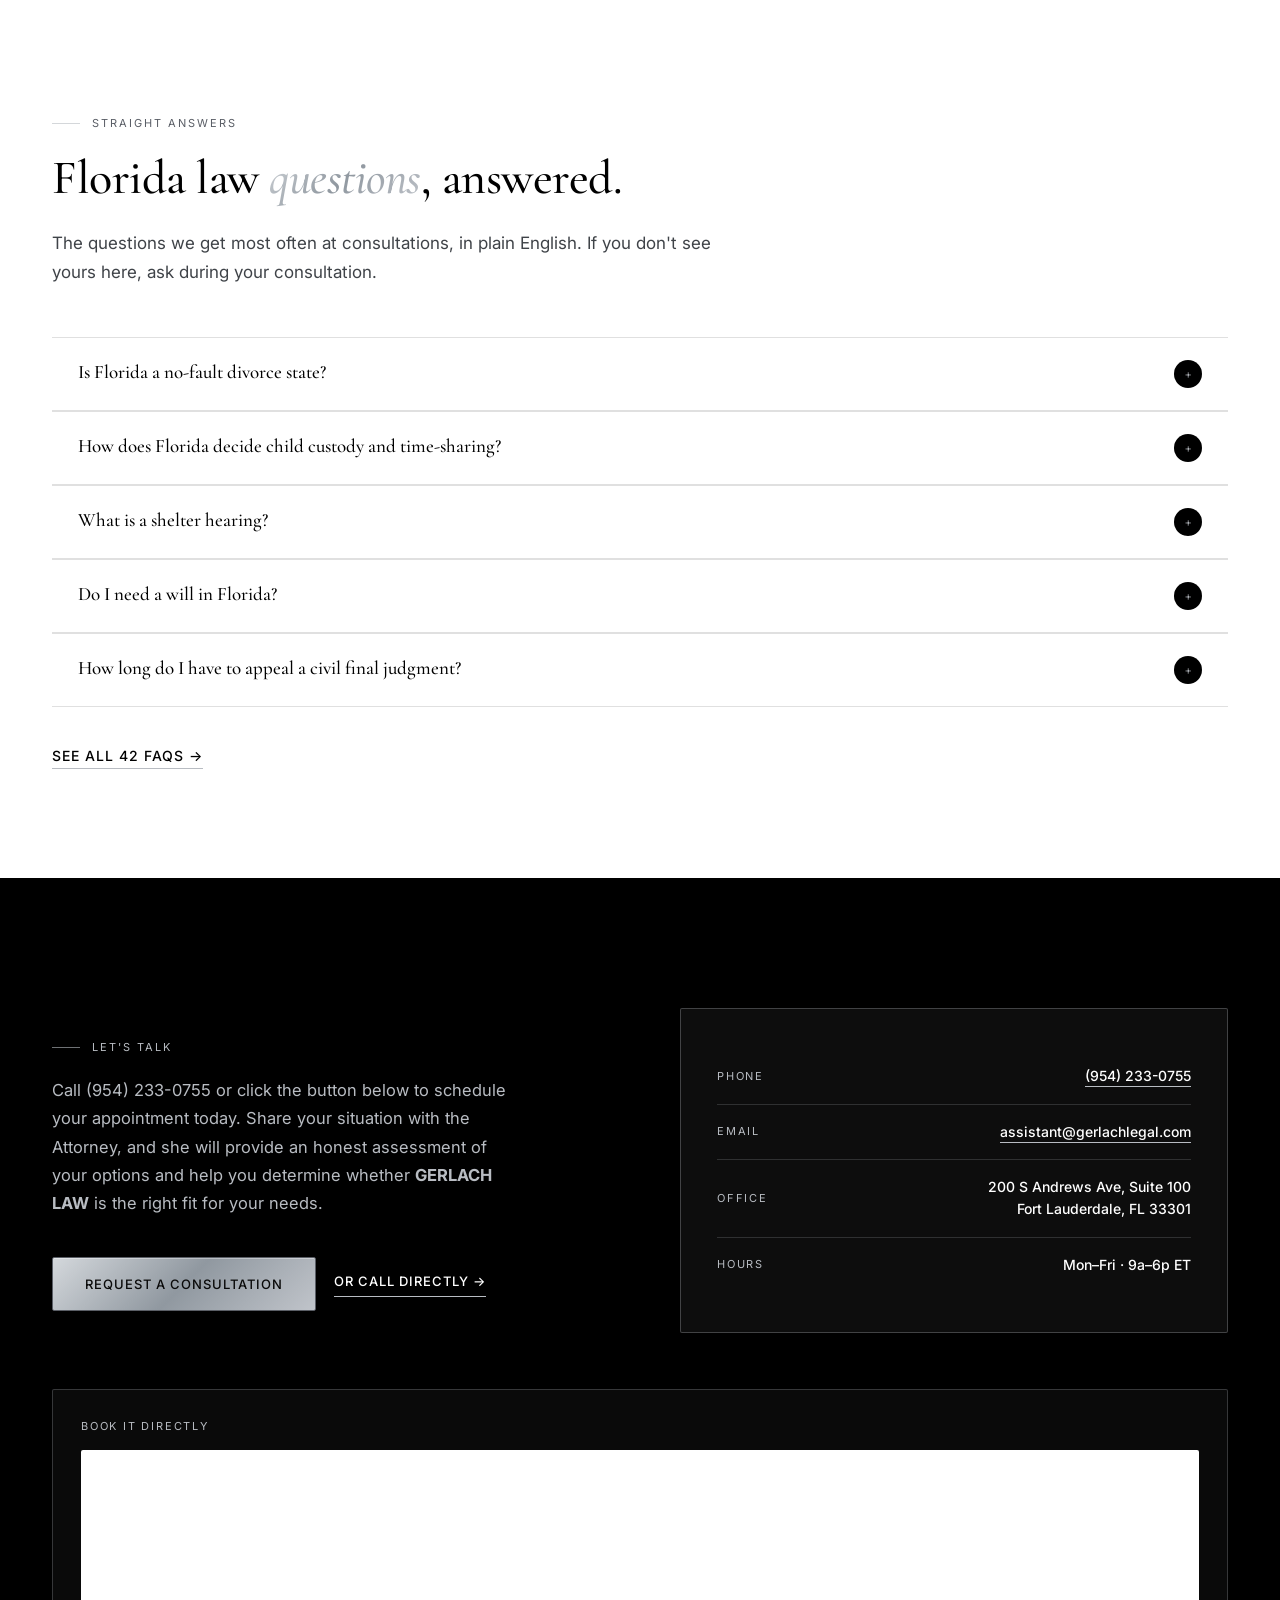
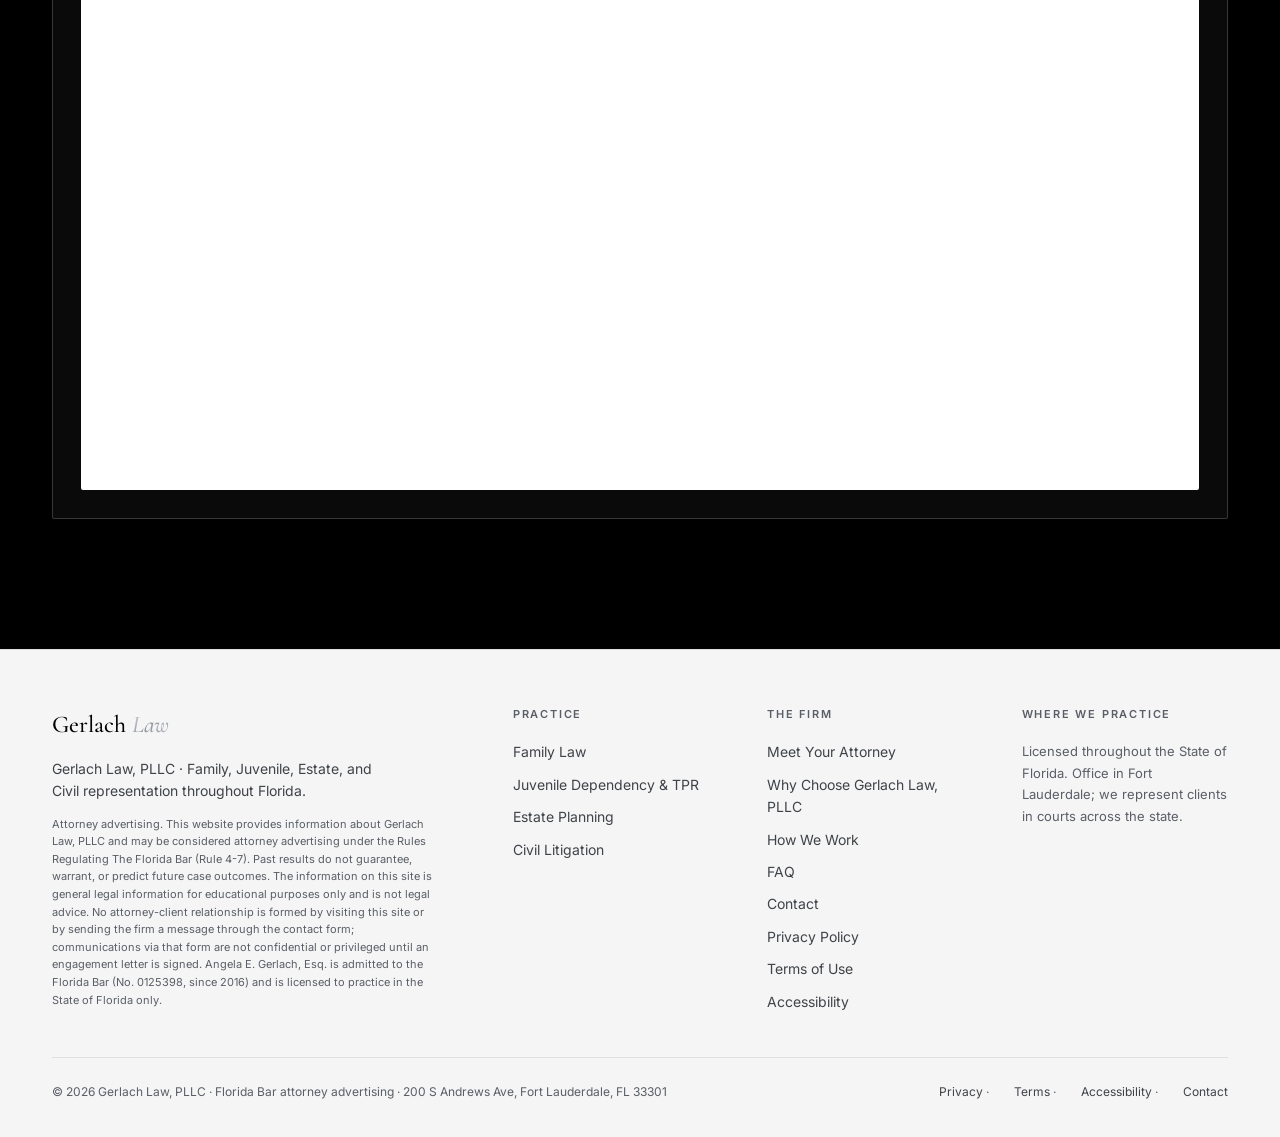
==== commit 3c5c995a: "Remove preview banner; fix name/email in meta + JSON-LD + footer" ====
--- a/index.html
+++ b/index.html
@@ -453,14 +453,9 @@
 @media (max-width: 600px) { .float-cta { right: 14px; bottom: 14px; padding: 12px 16px; font-size: 11px; } }
 @media print { .float-cta { display: none; } }
 
-/* Preview banner */
-.preview-banner { position: fixed; top: 0; left: 0; right: 0; background: #1a2a4a; color: #fff; text-align: center; font-size: 12px; padding: 8px; z-index: 9999; letter-spacing: 0.5px; }
-body { padding-top: 36px; }
 </style>
 </head>
 <body>
-
-<div class="preview-banner">⚠️ v7 PREVIEW — Local review only. Not live. Approve changes then push to GitHub.</div>
 
 <nav class="site-nav" aria-label="Primary">
   <div class="nav-inner">
@@ -577,7 +572,7 @@
 </section>
 
 <!-- WHY CHOOSE -->
-<section id="whychoose" class="whychoose" aria-label="Why Choose GERLACH LAW, PLLC">
+<section id="whychoose" class="whychoose" aria-label="Why choose Gerlach Law">
   <div class="wrap">
     <div class="whychoose-head">
       <h2 class="section-title">Why Choose GERLACH LAW, PLLC</h2>
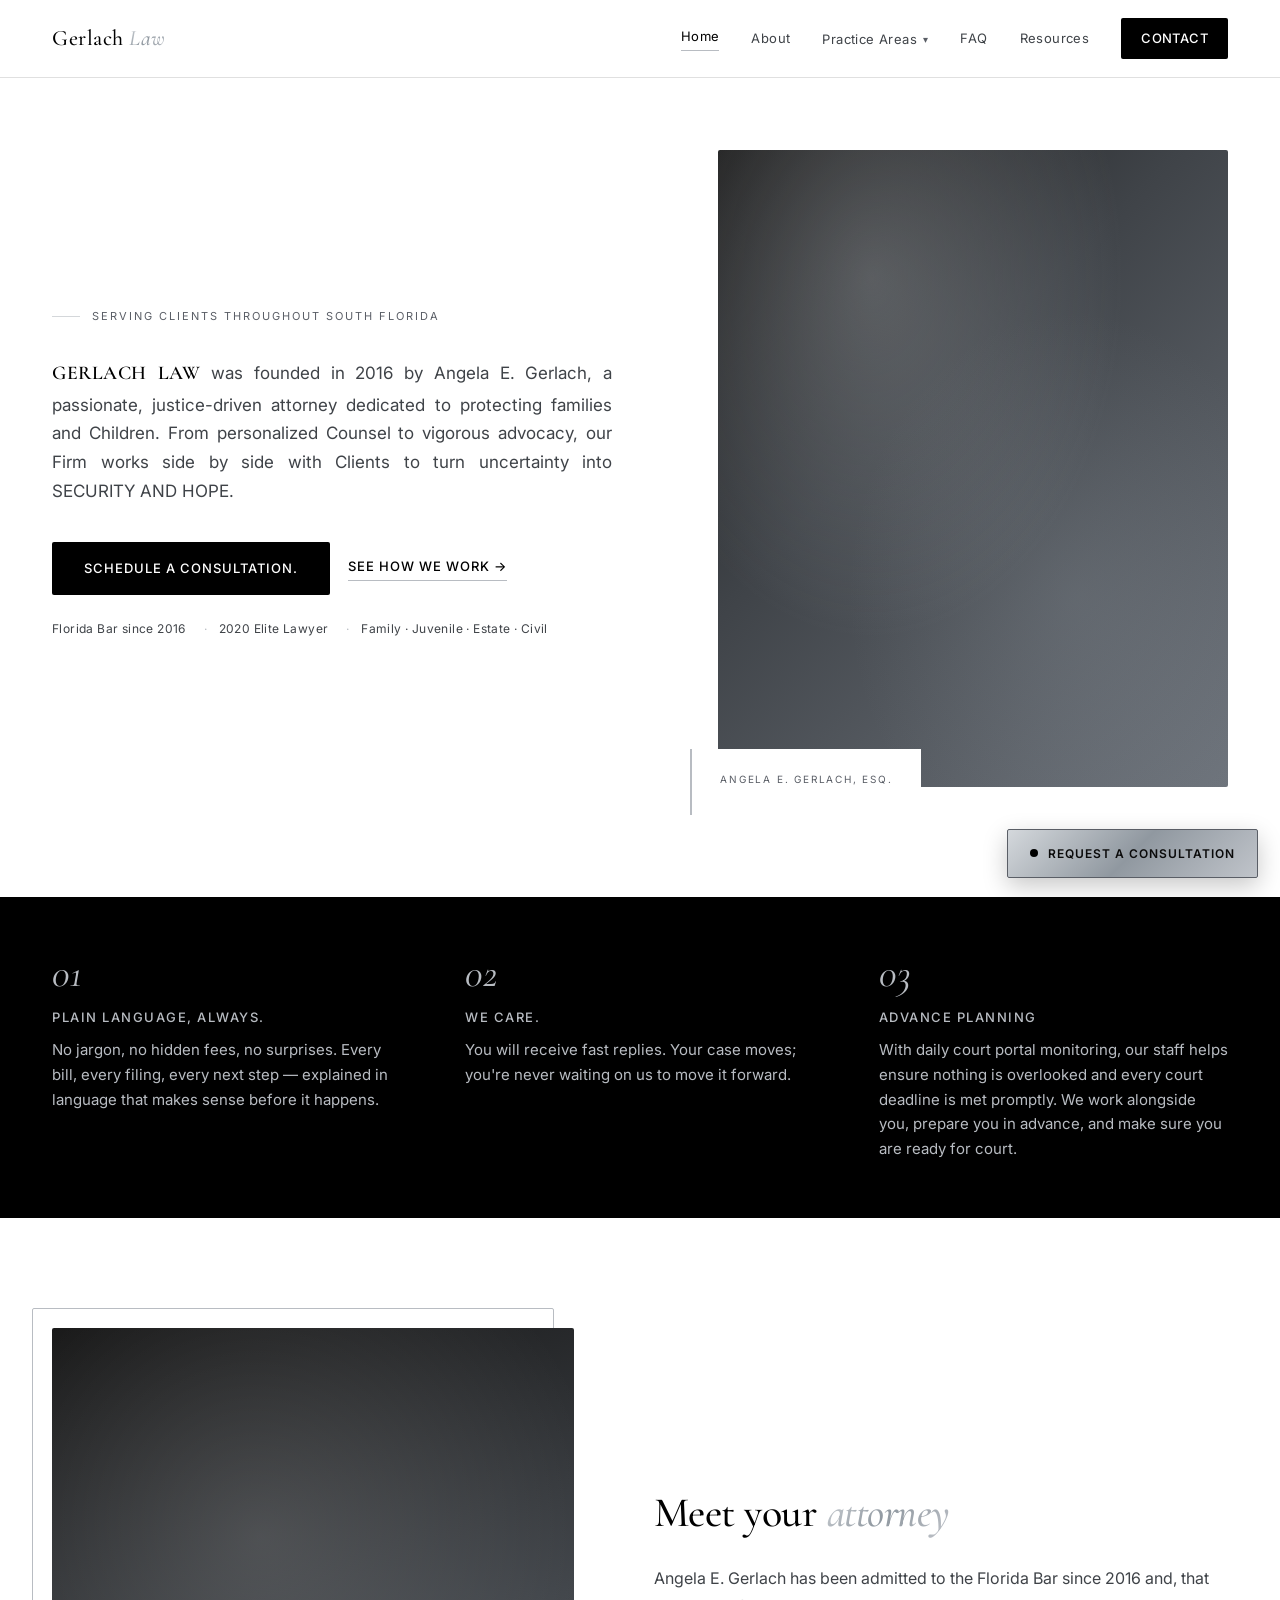
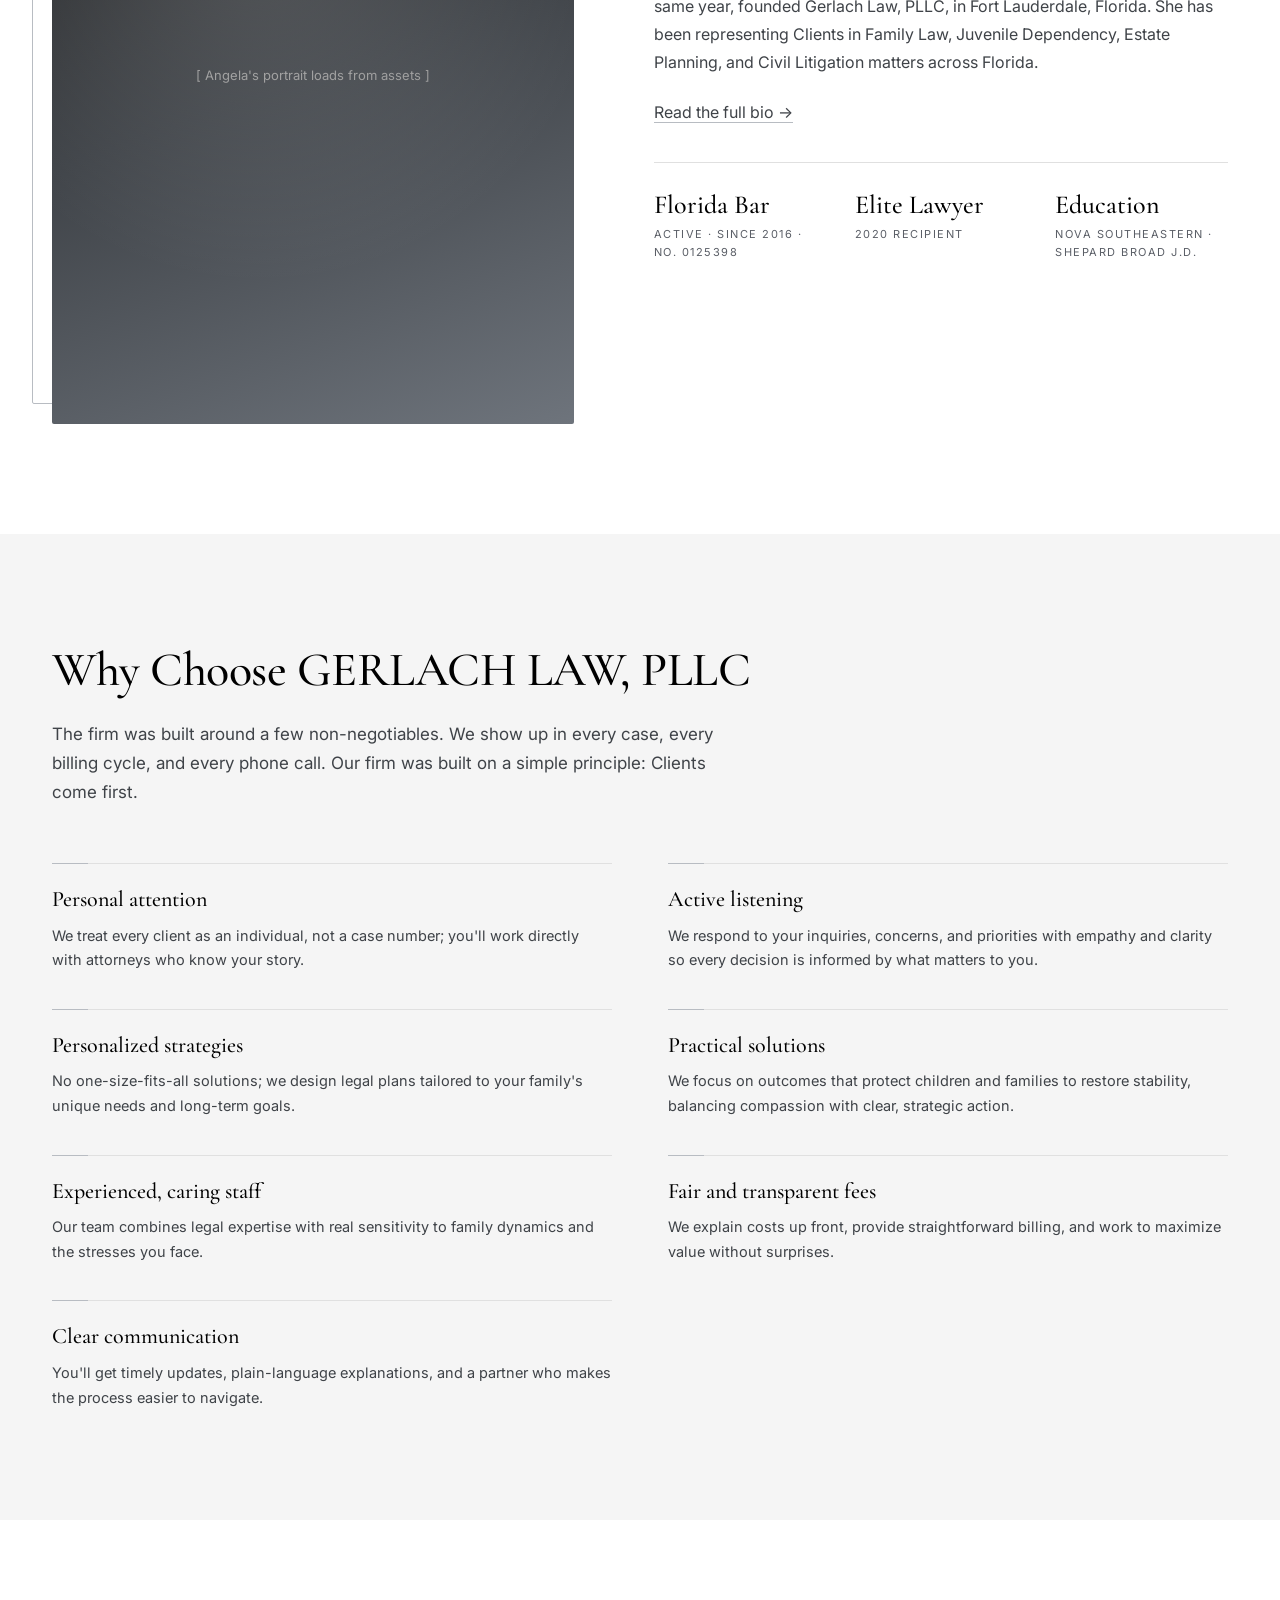
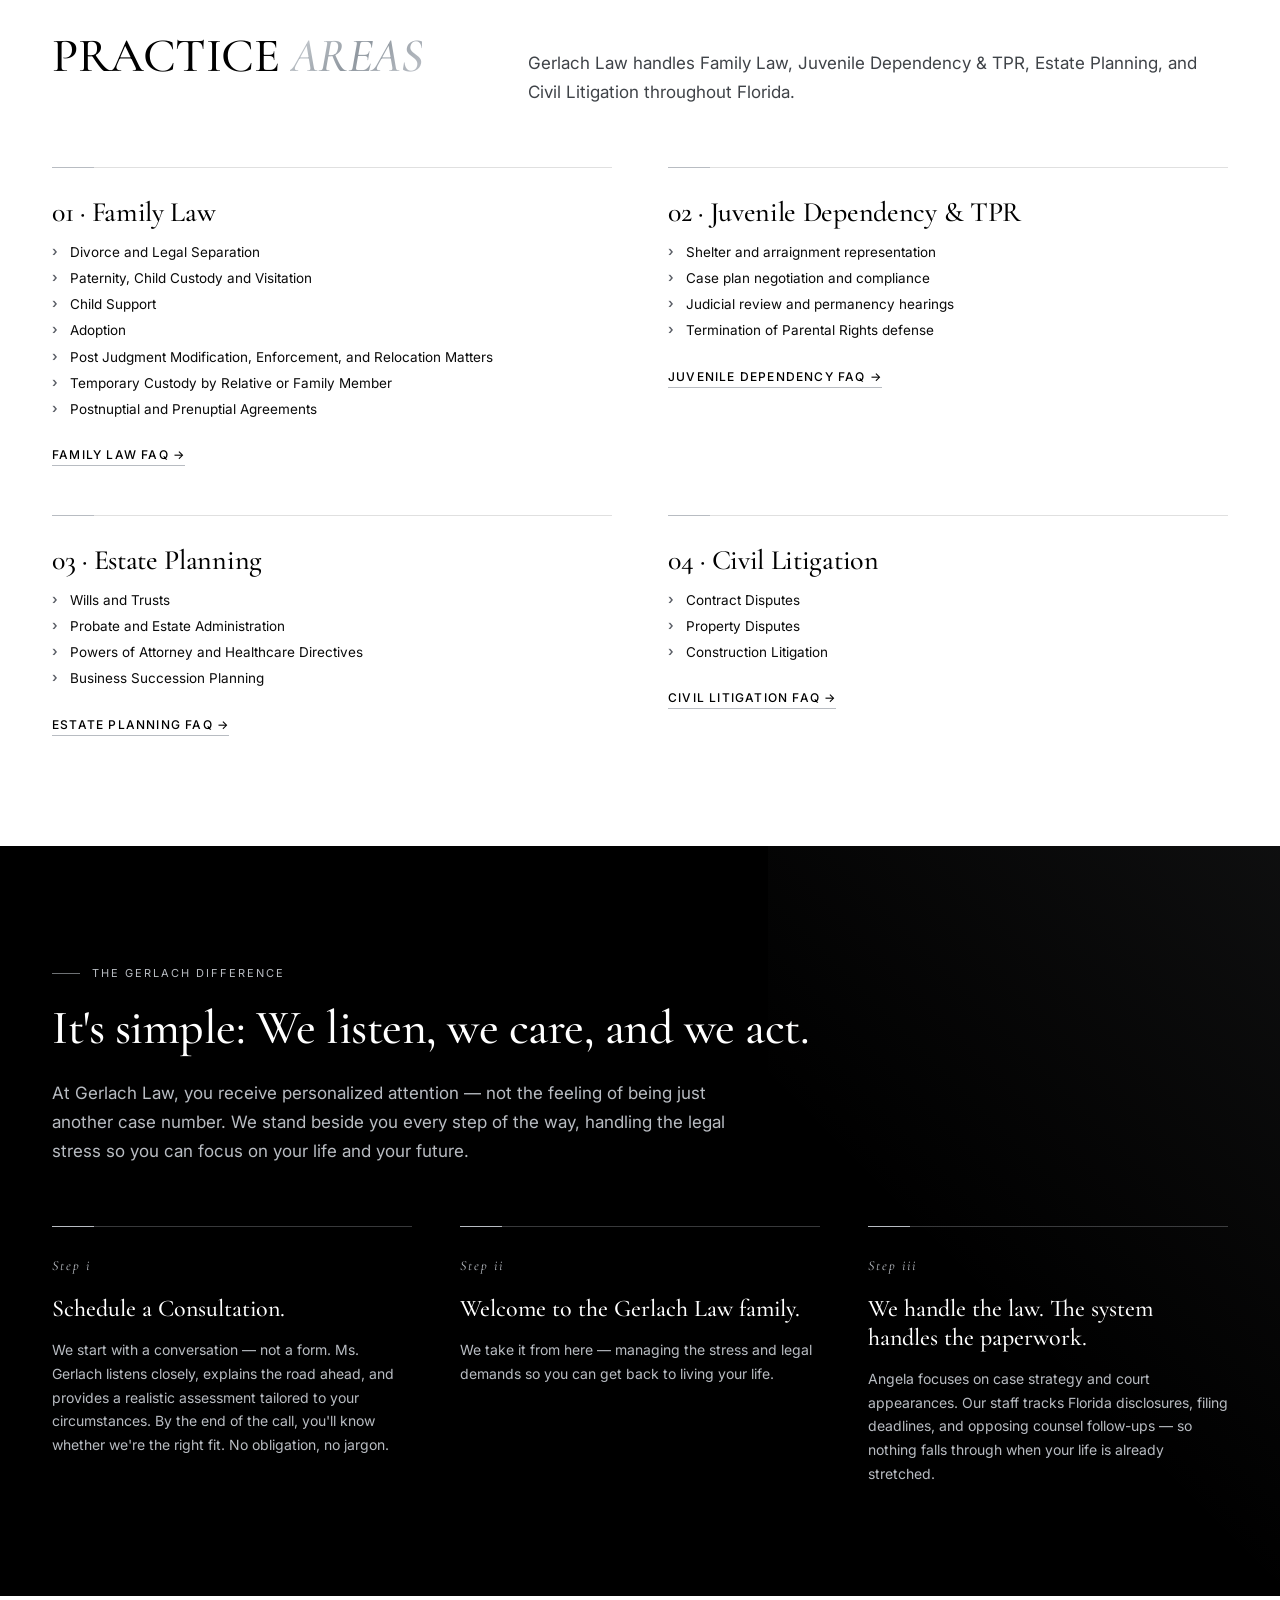
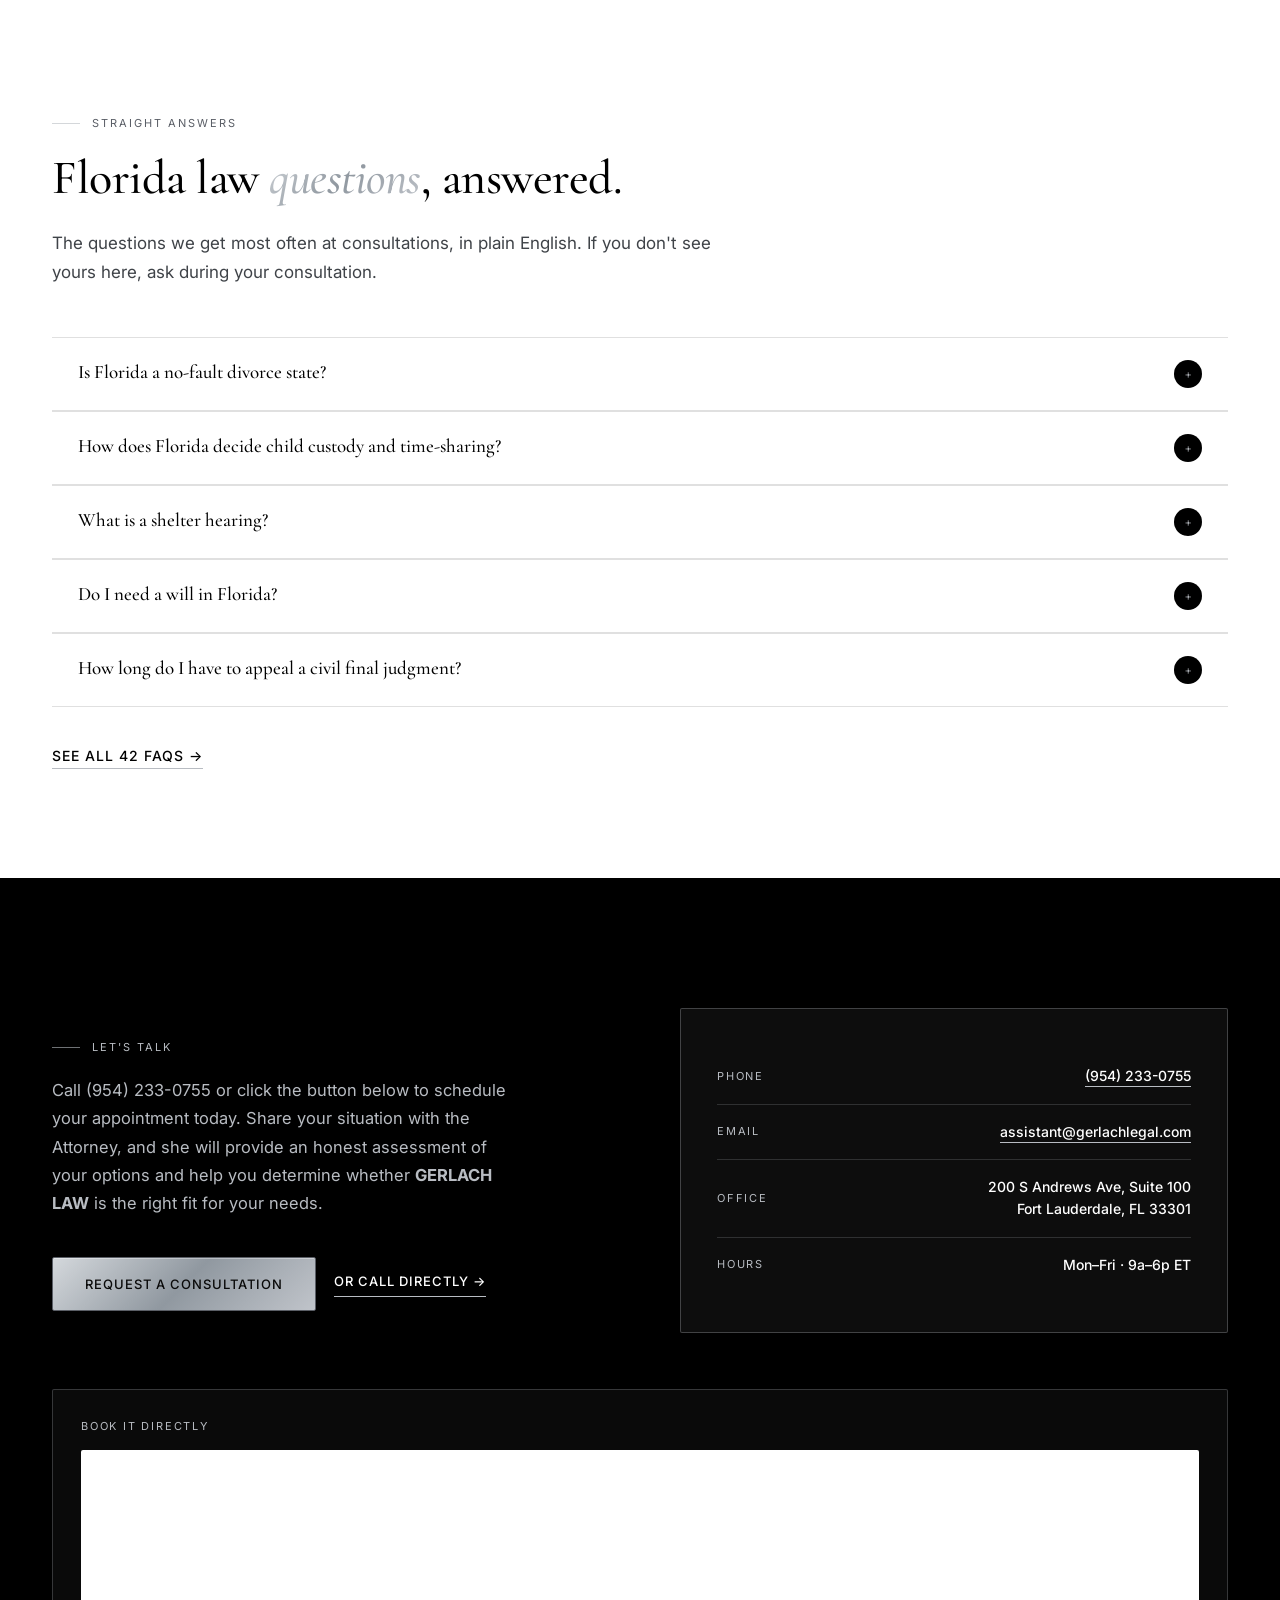
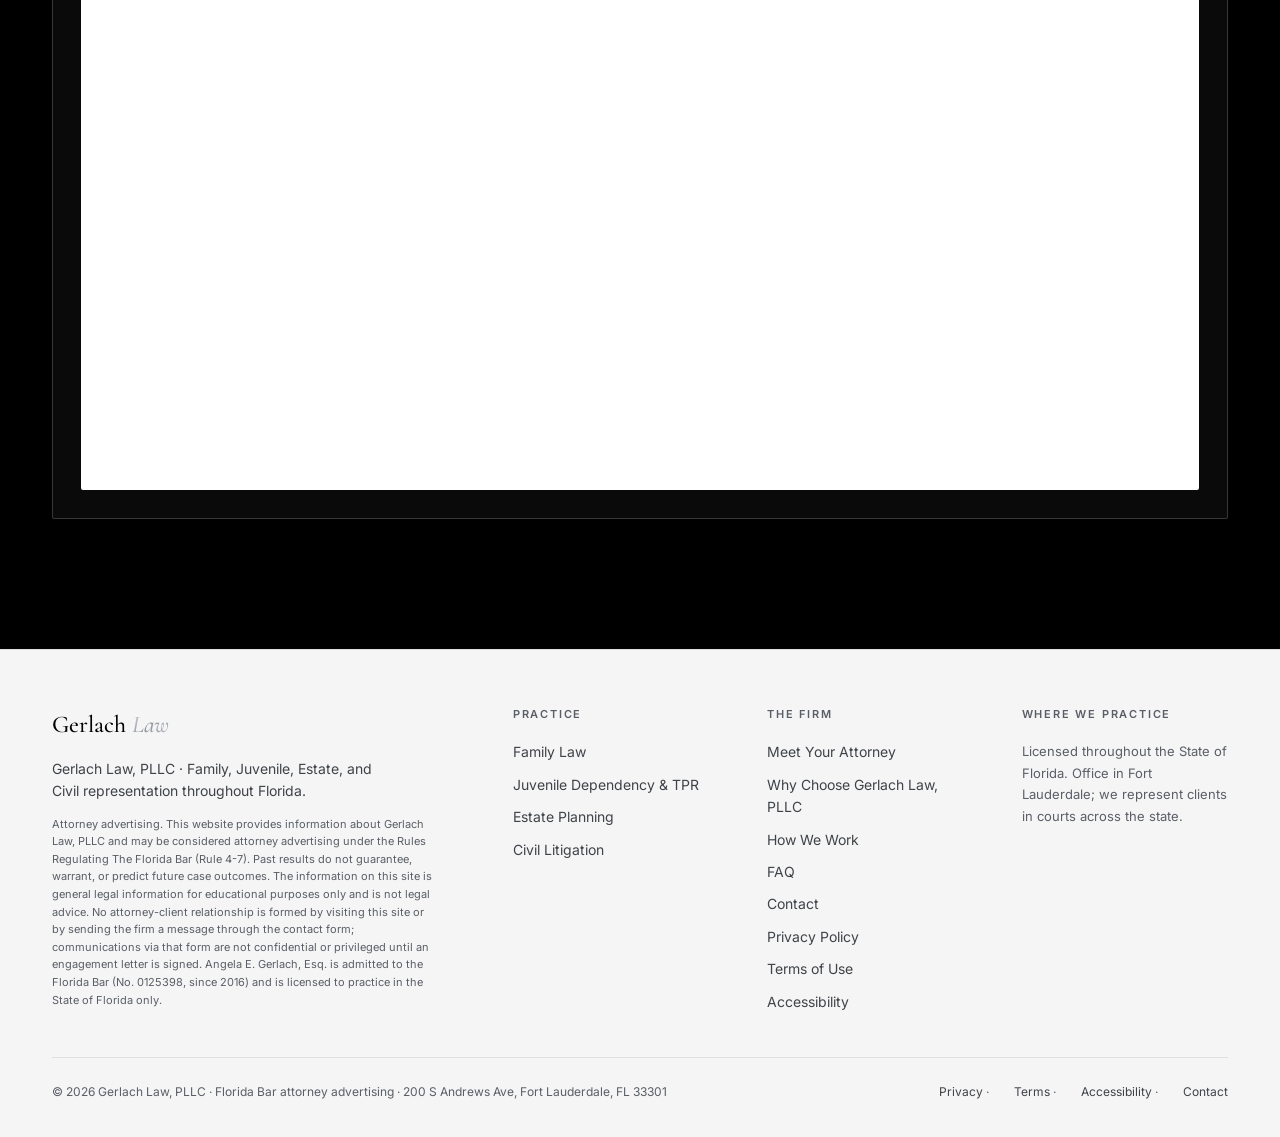
==== commit ca6bbf67: "Remove hero dev placeholder text; photo slot ready for asset" ====
--- a/index.html
+++ b/index.html
@@ -504,8 +504,7 @@
         </div>
       </div>
       <div class="hero-visual">
-        <div class="hero-photo" style="display:flex;align-items:center;justify-content:center;">
-          <span style="color:#666;font-size:13px;font-family:Inter,sans-serif;">[ Angela's photo loads from assets ]</span>
+        <div class="hero-photo">
         </div>
         <div class="hero-photo-caption">
           <div class="kicker">Angela E. Gerlach, Esq.</div>
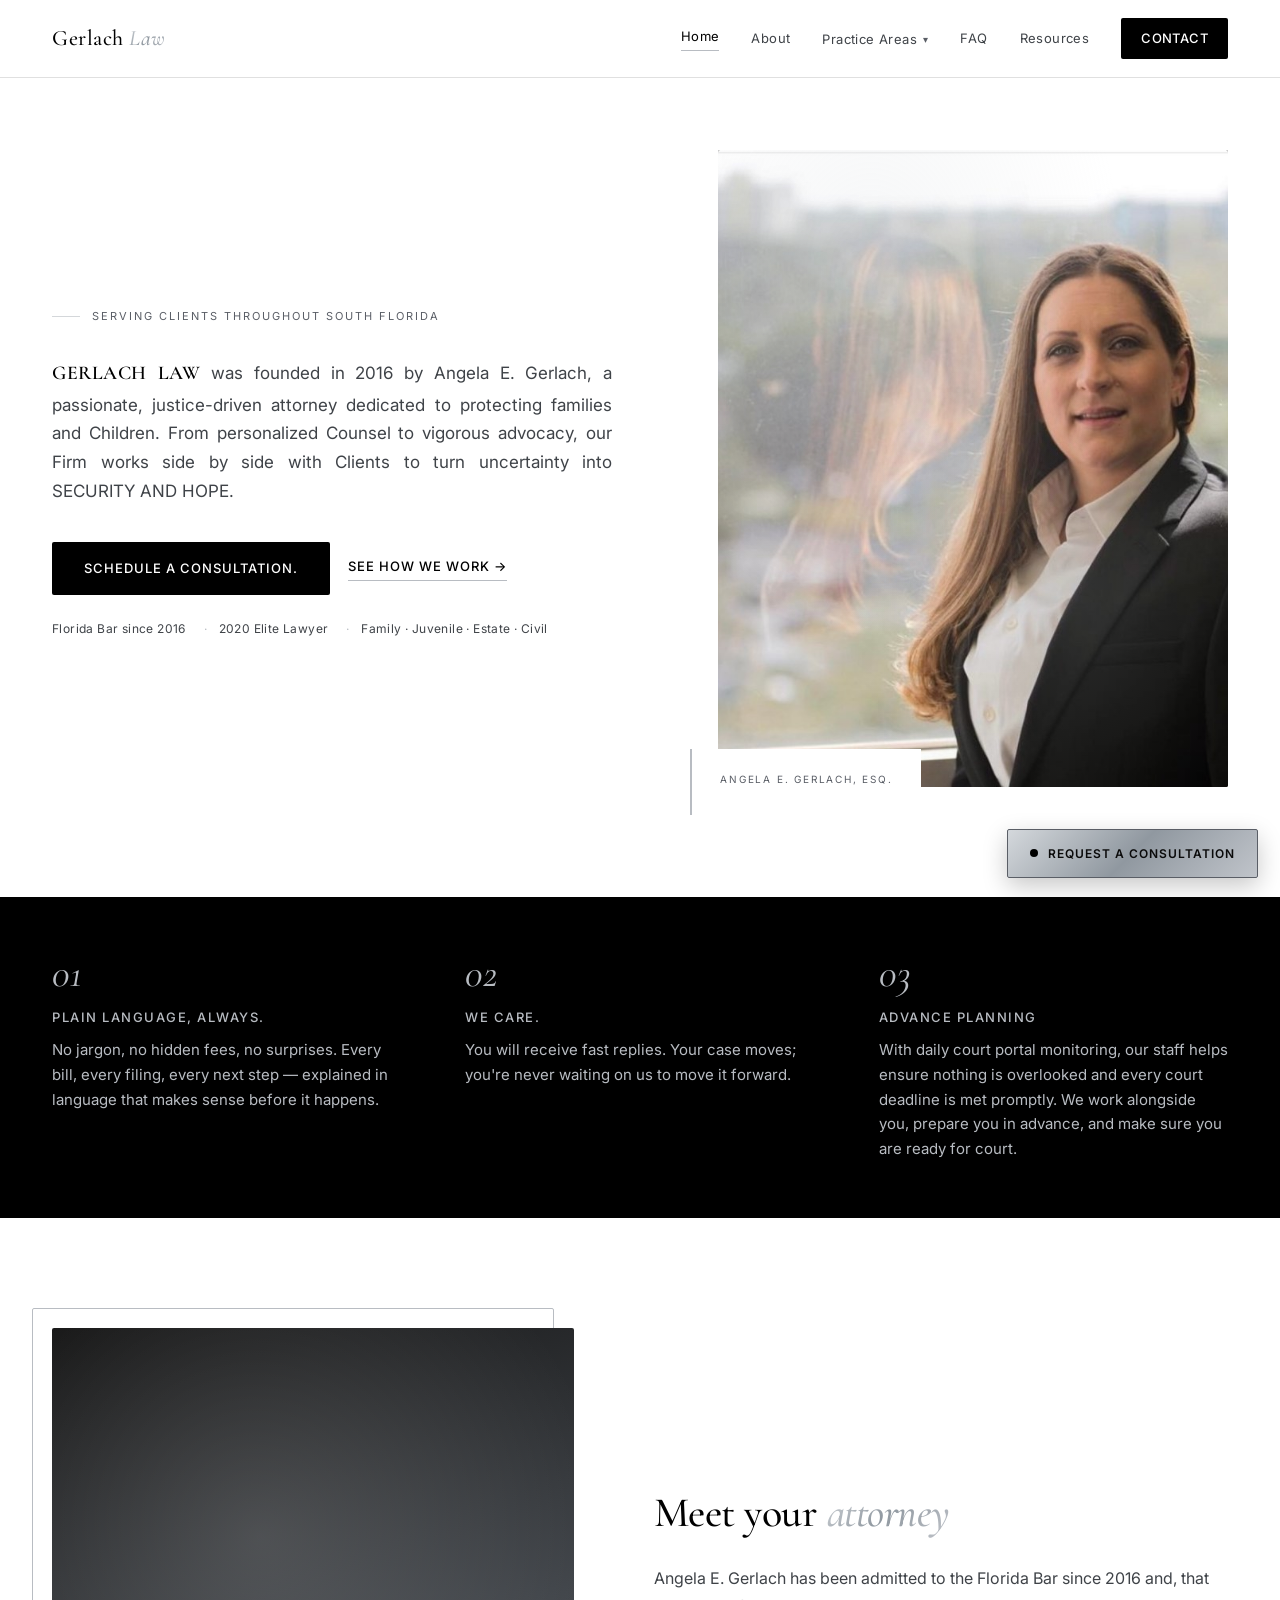
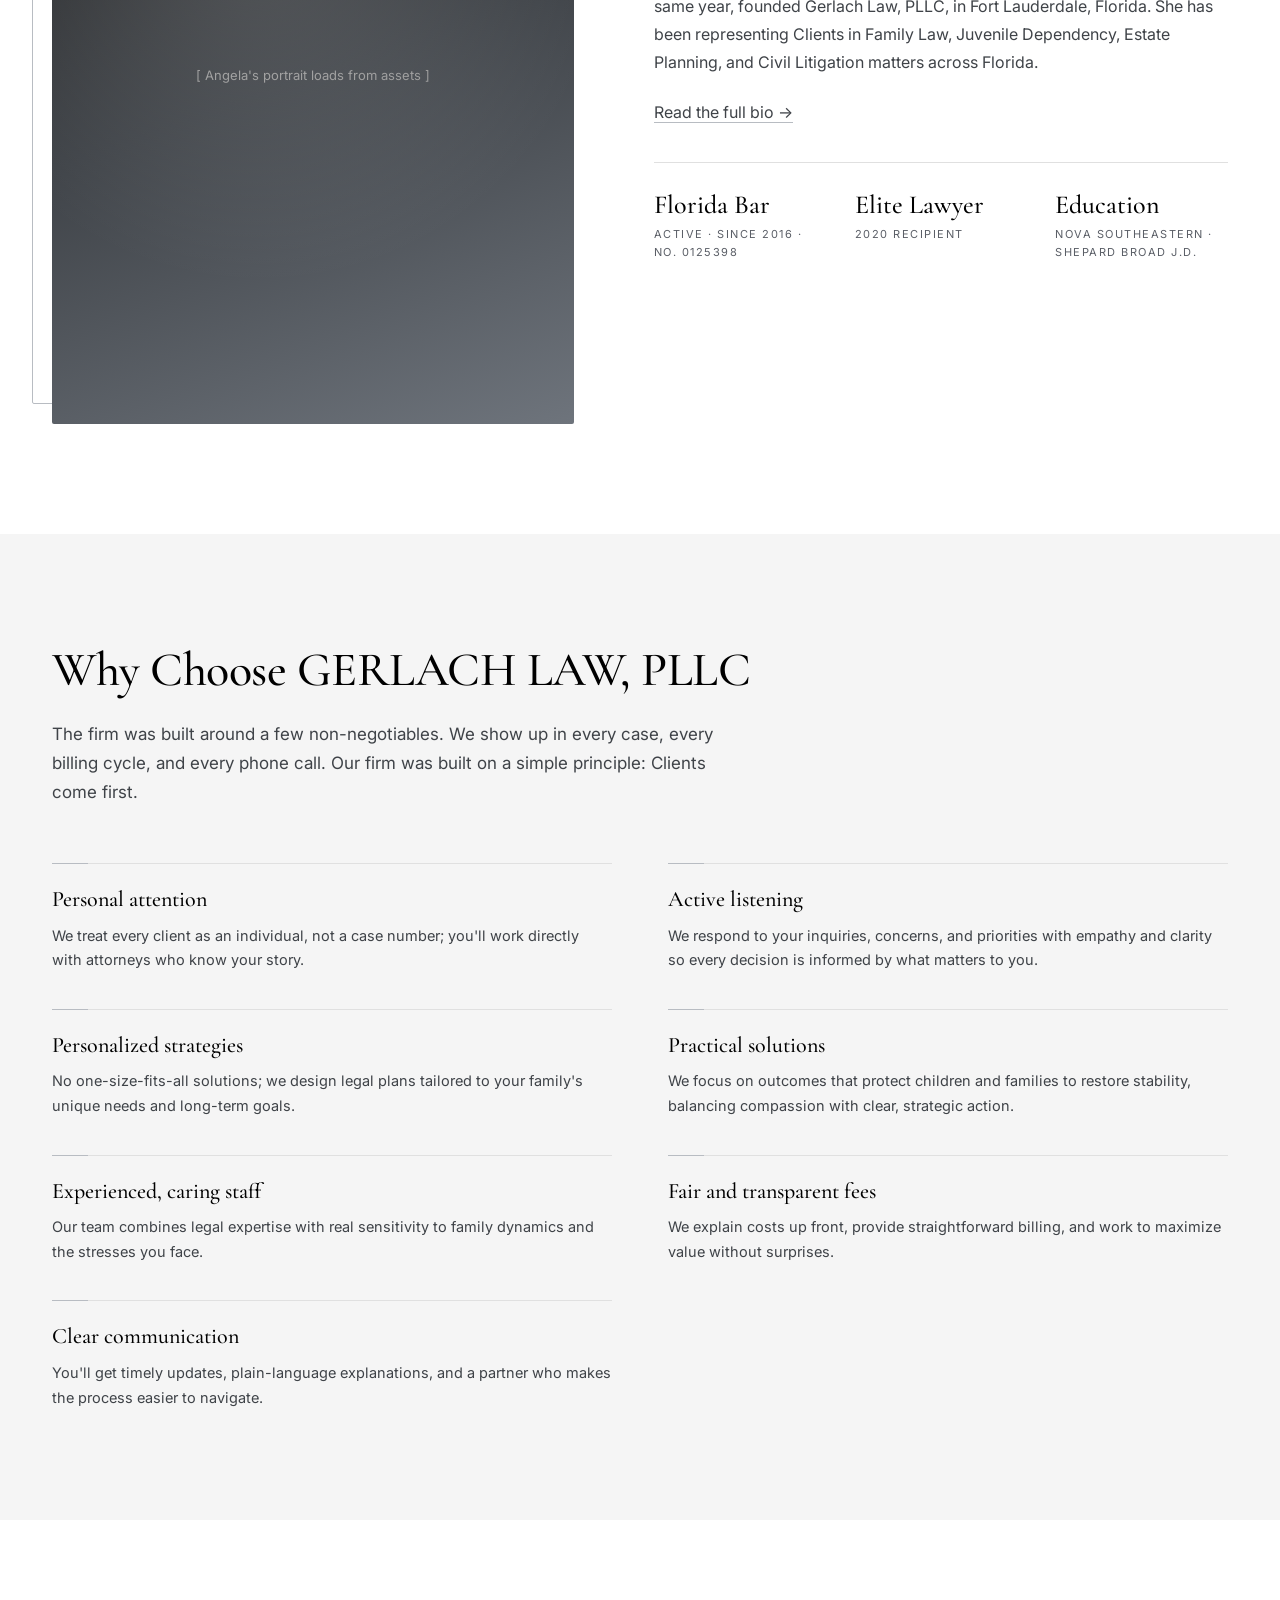
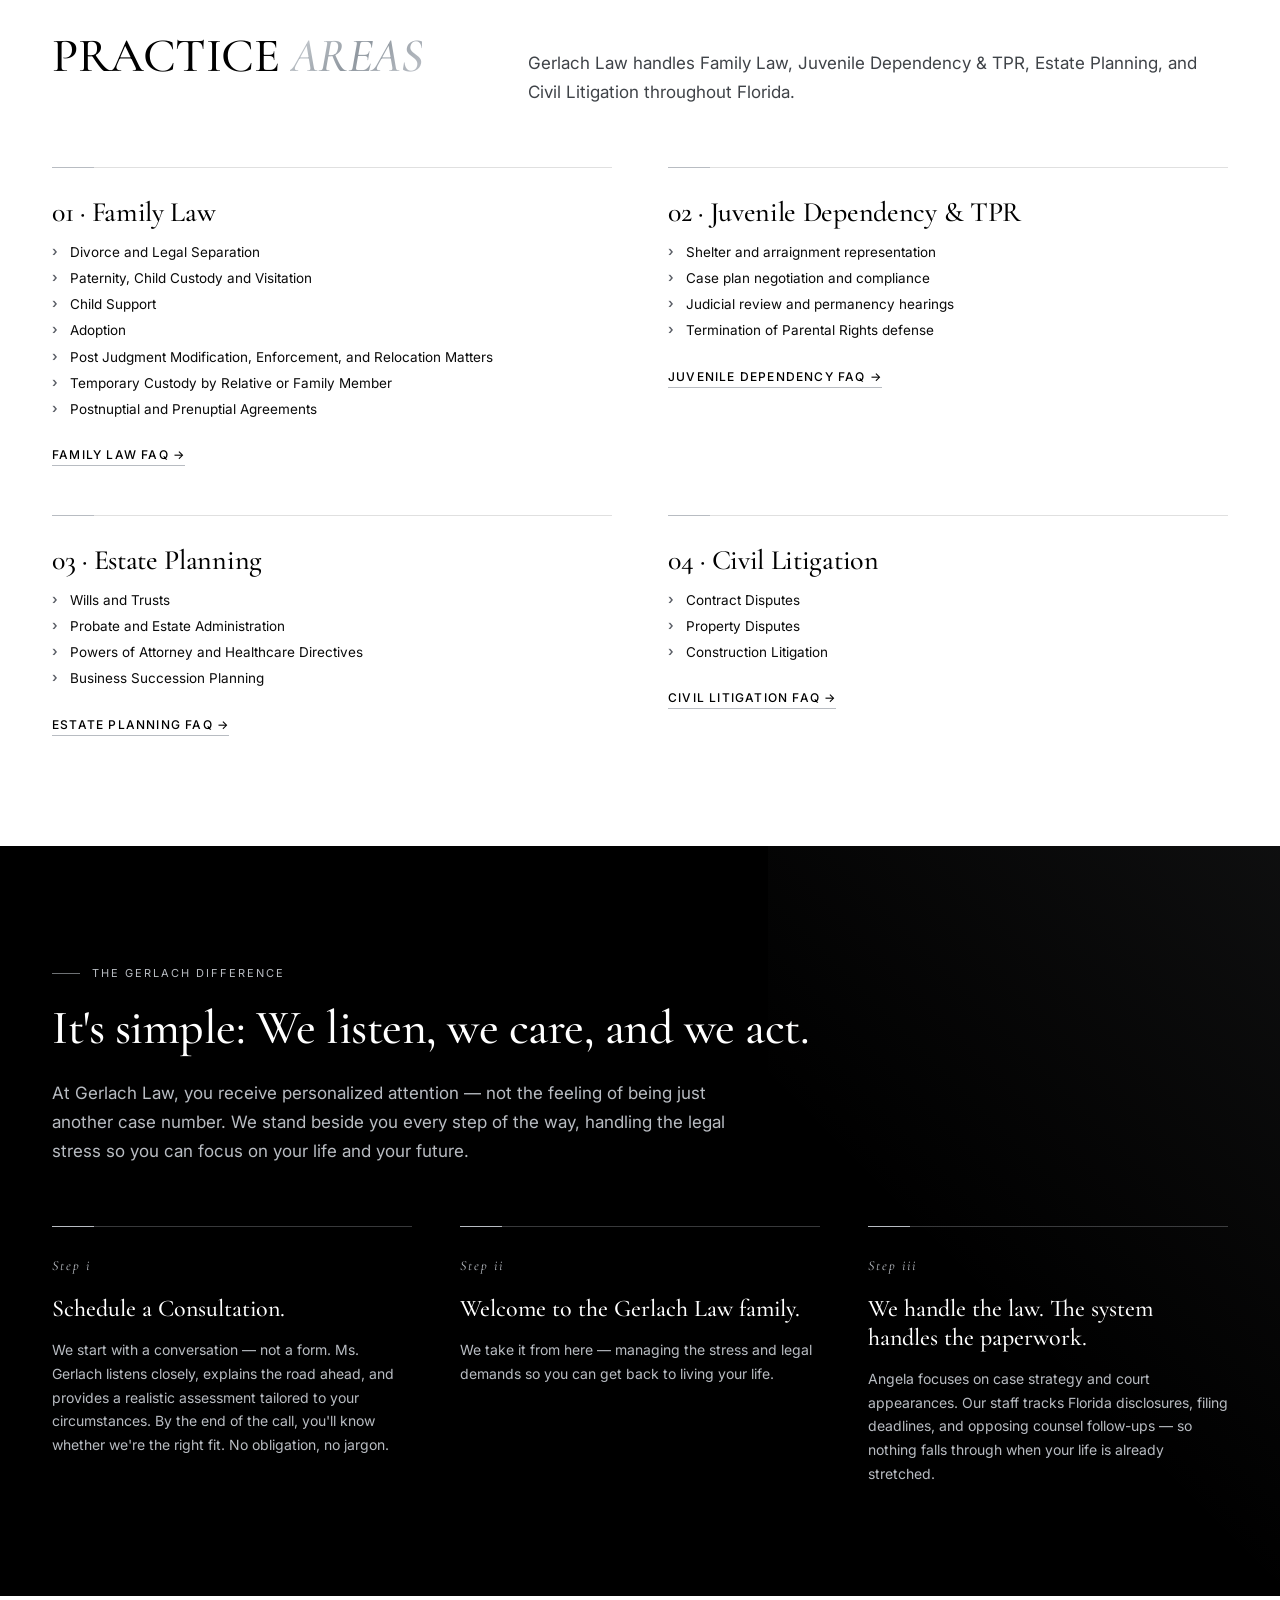
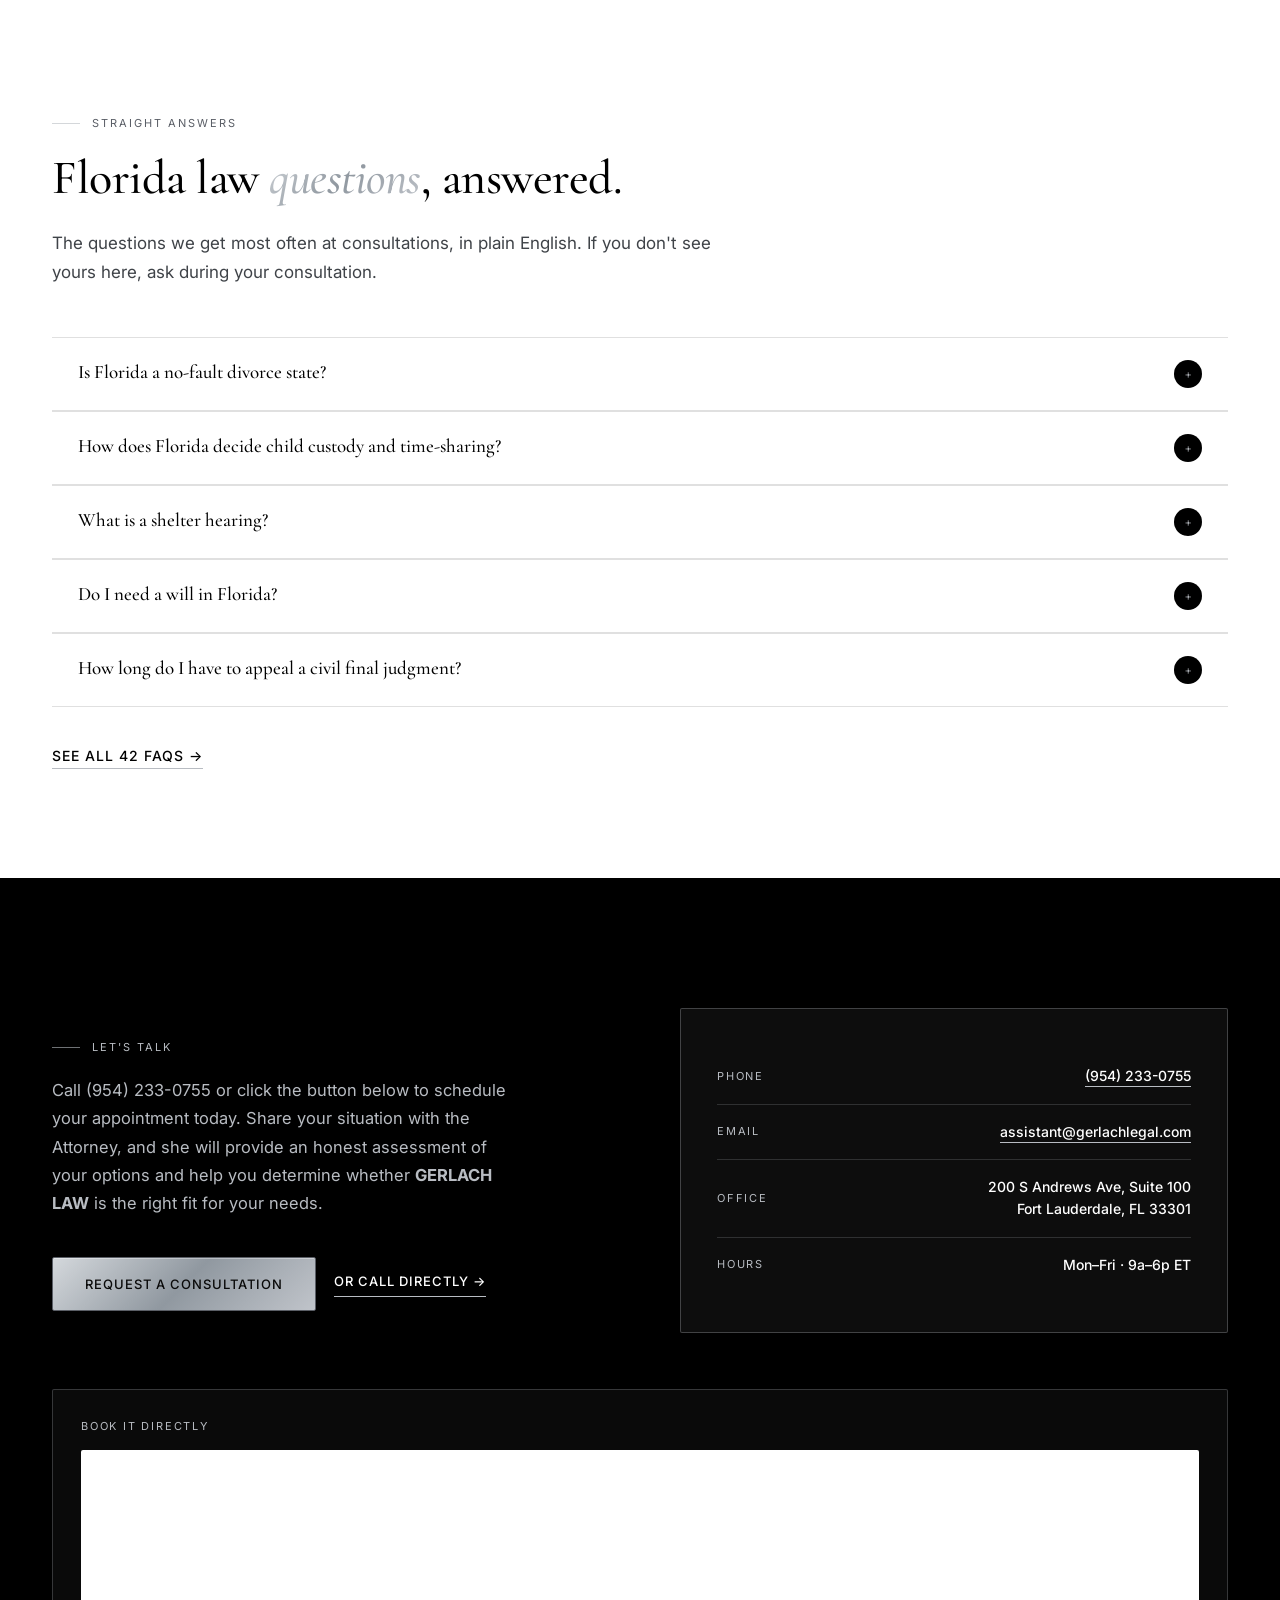
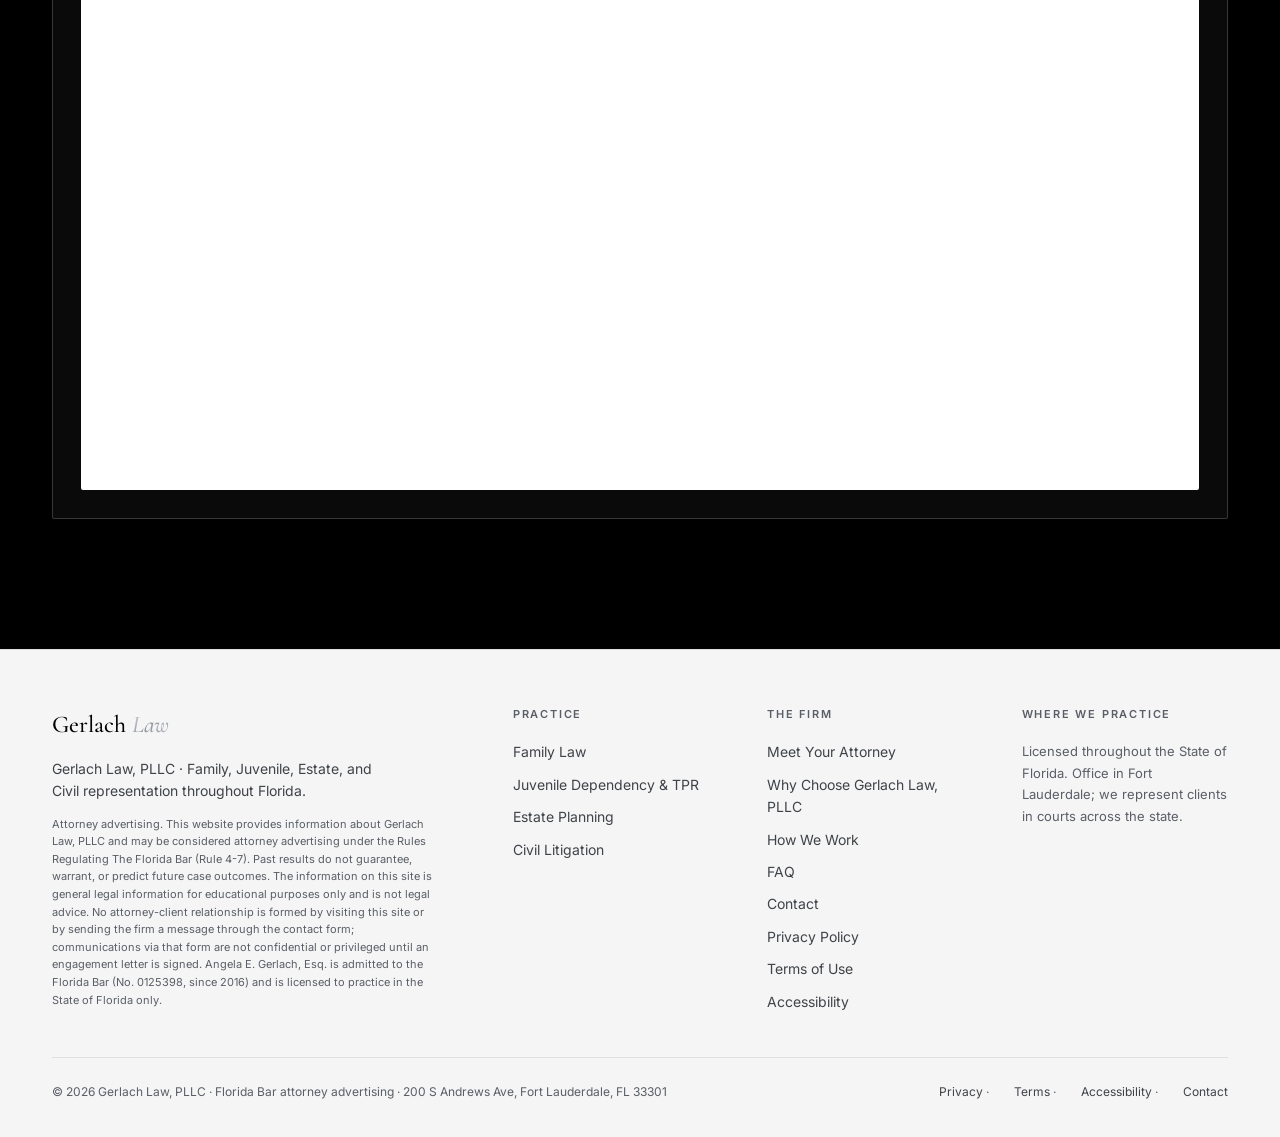
==== commit 0aa7fe11: "Wire angela-hero-portrait.jpg into homepage hero section" ====
--- a/index.html
+++ b/index.html
@@ -314,7 +314,7 @@
 .hero-trust span:first-child::before { content: ""; margin-right: 0; }
 
 .hero-visual { position: relative; }
-.hero-photo { aspect-ratio: 4/5; width: 100%; border-radius: 2px; overflow: hidden; background: linear-gradient(135deg, #1A1A1A 0%, #3F4348 40%, #6E747C 100%); position: relative; }
+.hero-photo { aspect-ratio: 4/5; width: 100%; border-radius: 2px; overflow: hidden; background: #1A1A1A; position: relative; }
 .hero-photo::after { content: ""; position: absolute; inset: 0; background: radial-gradient(ellipse at 30% 20%, rgba(216,220,224,0.25) 0%, transparent 50%), radial-gradient(ellipse at 70% 70%, rgba(144,152,160,0.2) 0%, transparent 45%); }
 .hero-photo-caption { position: absolute; bottom: -28px; left: -28px; background: var(--cream); padding: 22px 28px; max-width: 280px; border-left: 2px solid var(--gold); }
 .hero-photo-caption .kicker { font-size: 10px; letter-spacing: 1.8px; text-transform: uppercase; color: var(--gold-dark); margin-bottom: 6px; }
@@ -505,6 +505,11 @@
       </div>
       <div class="hero-visual">
         <div class="hero-photo">
+          <img src="assets/img/angela-hero-portrait.jpg"
+               srcset="assets/img/angela-hero-portrait-md.jpg 400w, assets/img/angela-hero-portrait.jpg 800w"
+               sizes="(max-width: 900px) 90vw, 480px"
+               alt="Angela E. Gerlach, Esq. — Founder, Gerlach Law, PLLC"
+               style="width:100%;height:100%;object-fit:cover;object-position:top;display:block;">
         </div>
         <div class="hero-photo-caption">
           <div class="kicker">Angela E. Gerlach, Esq.</div>
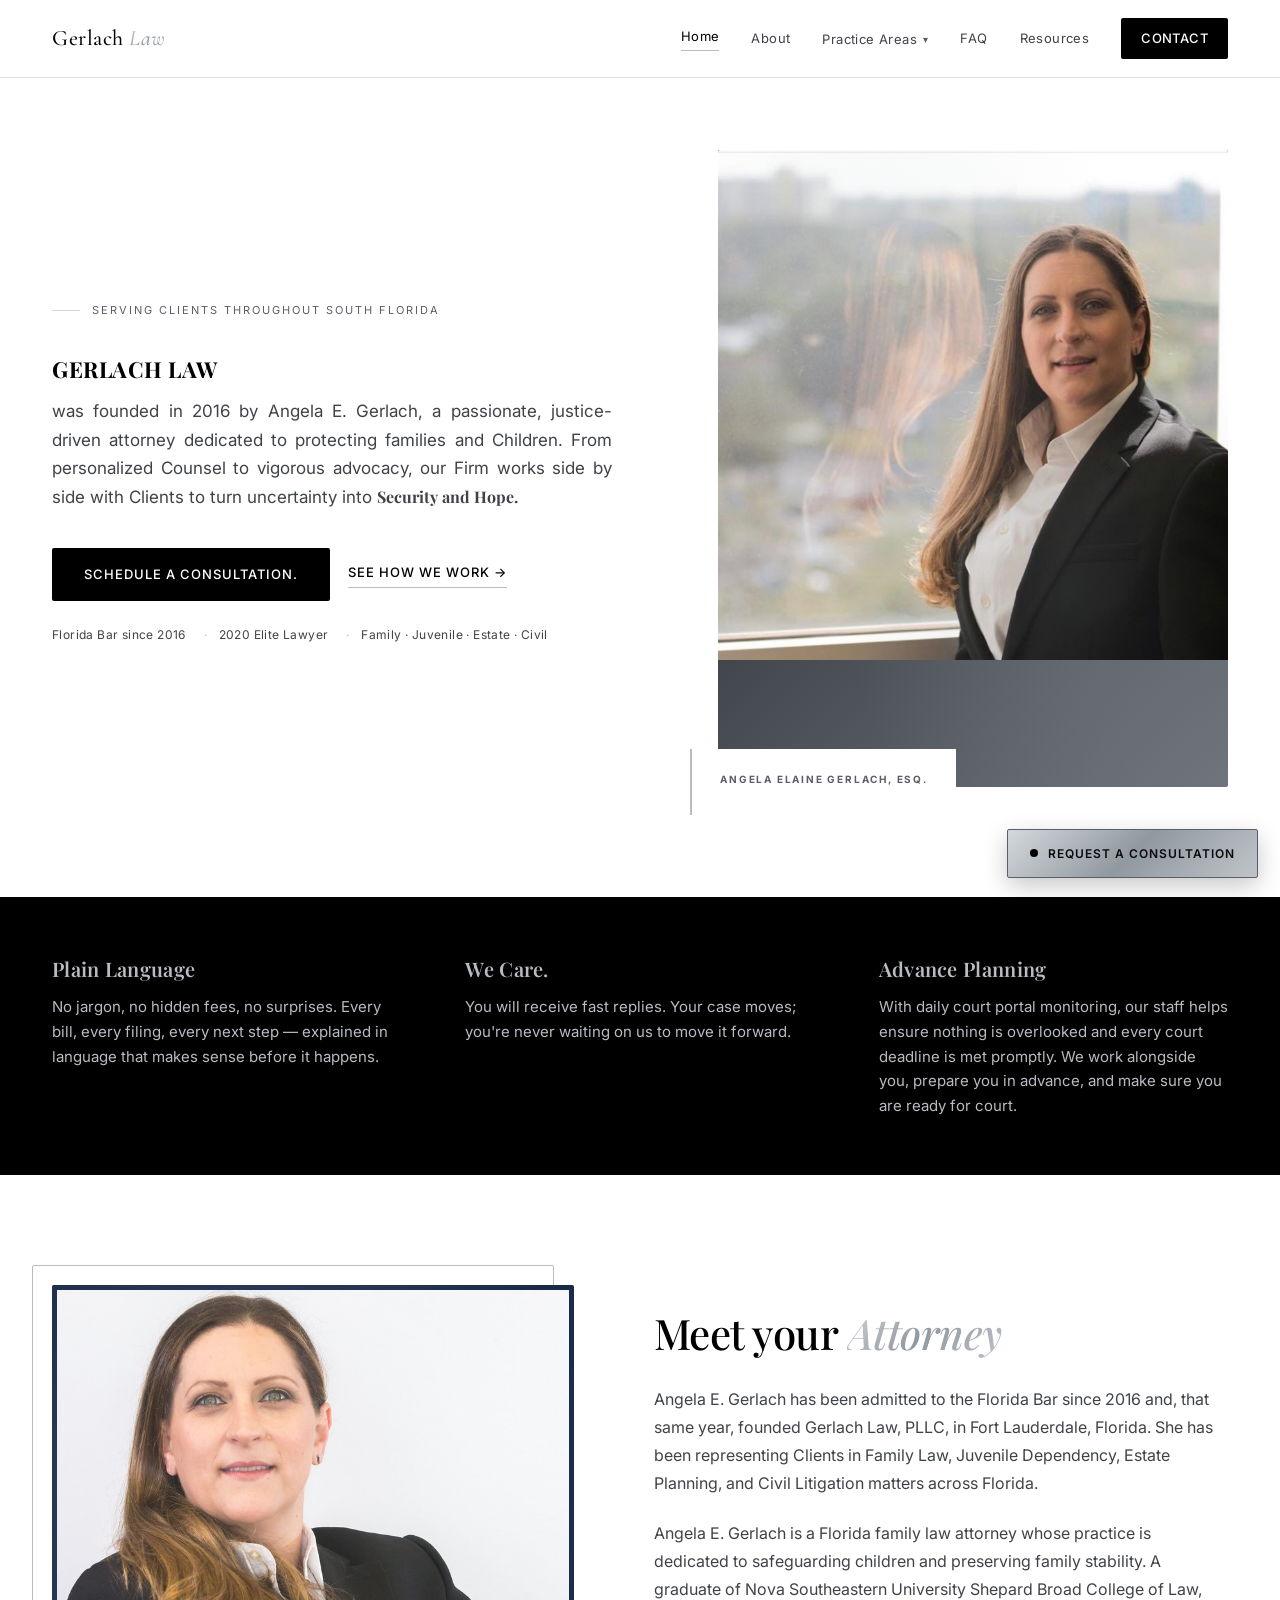
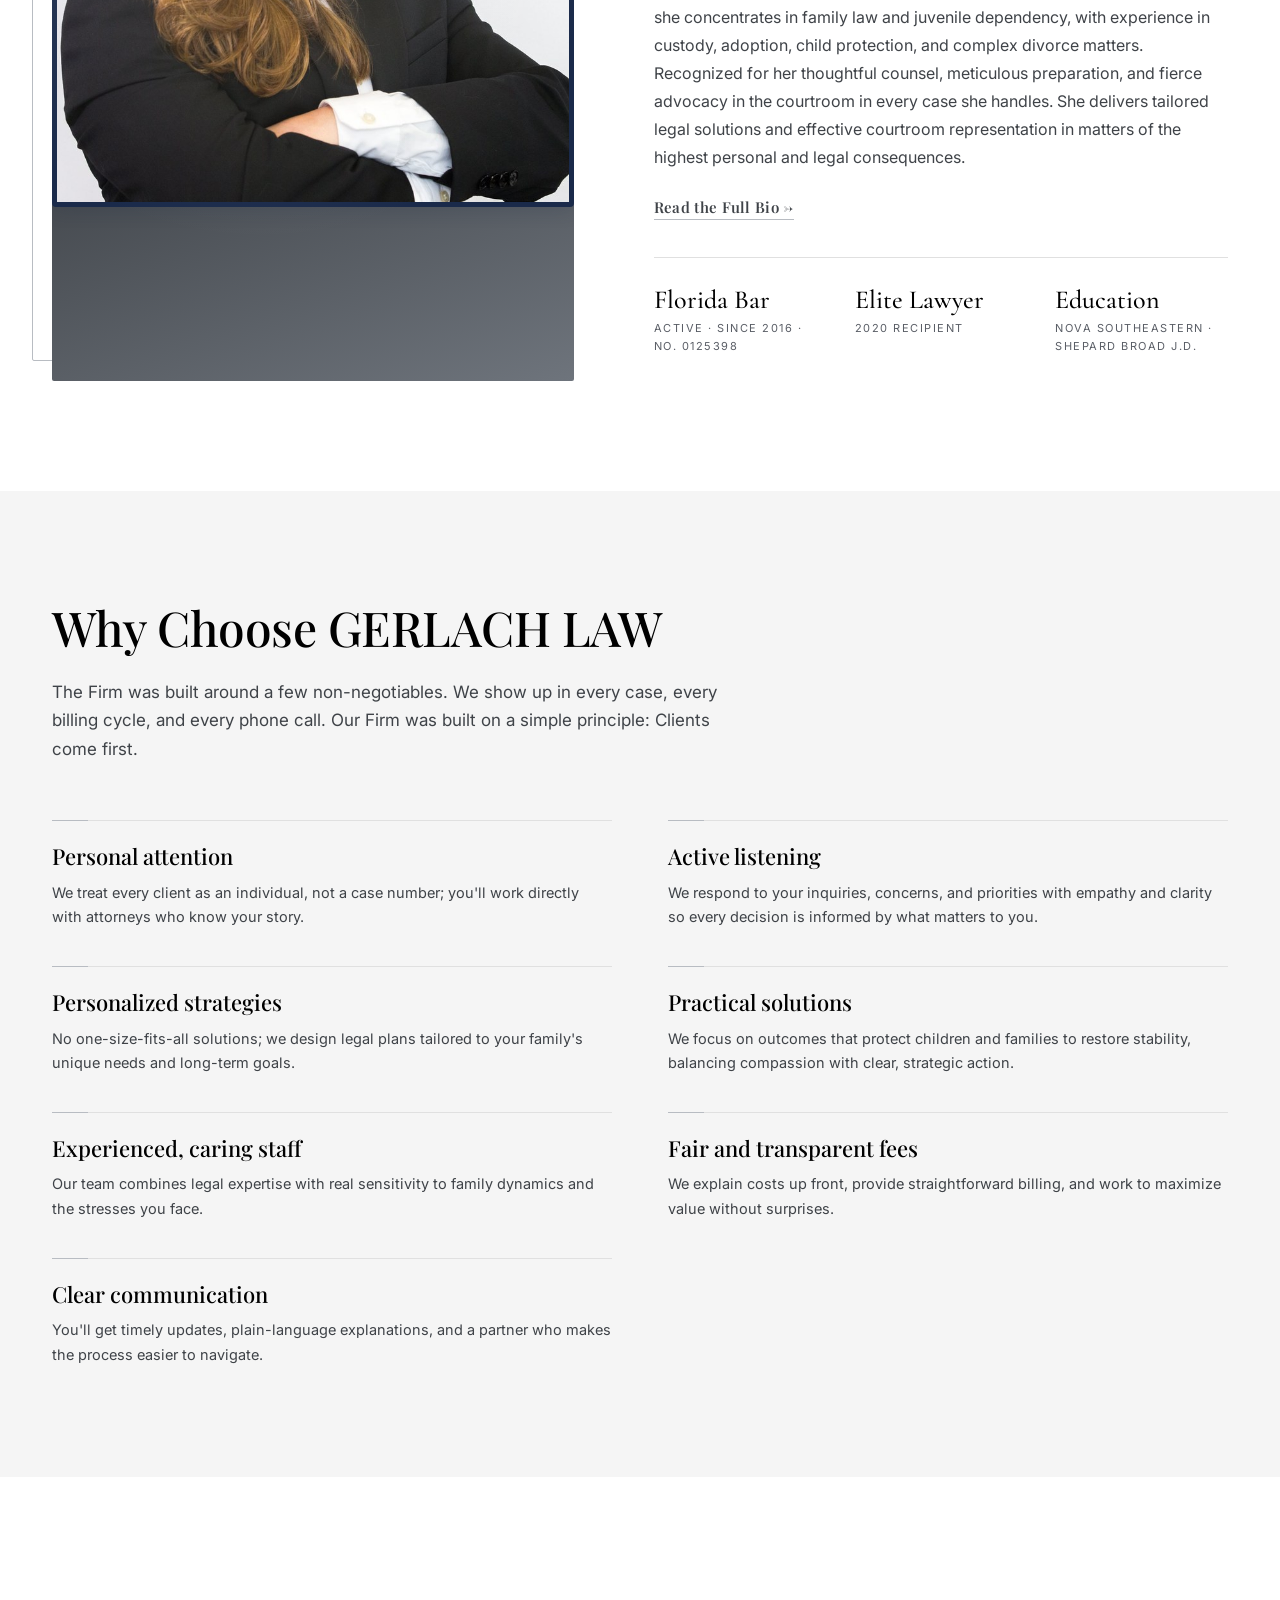
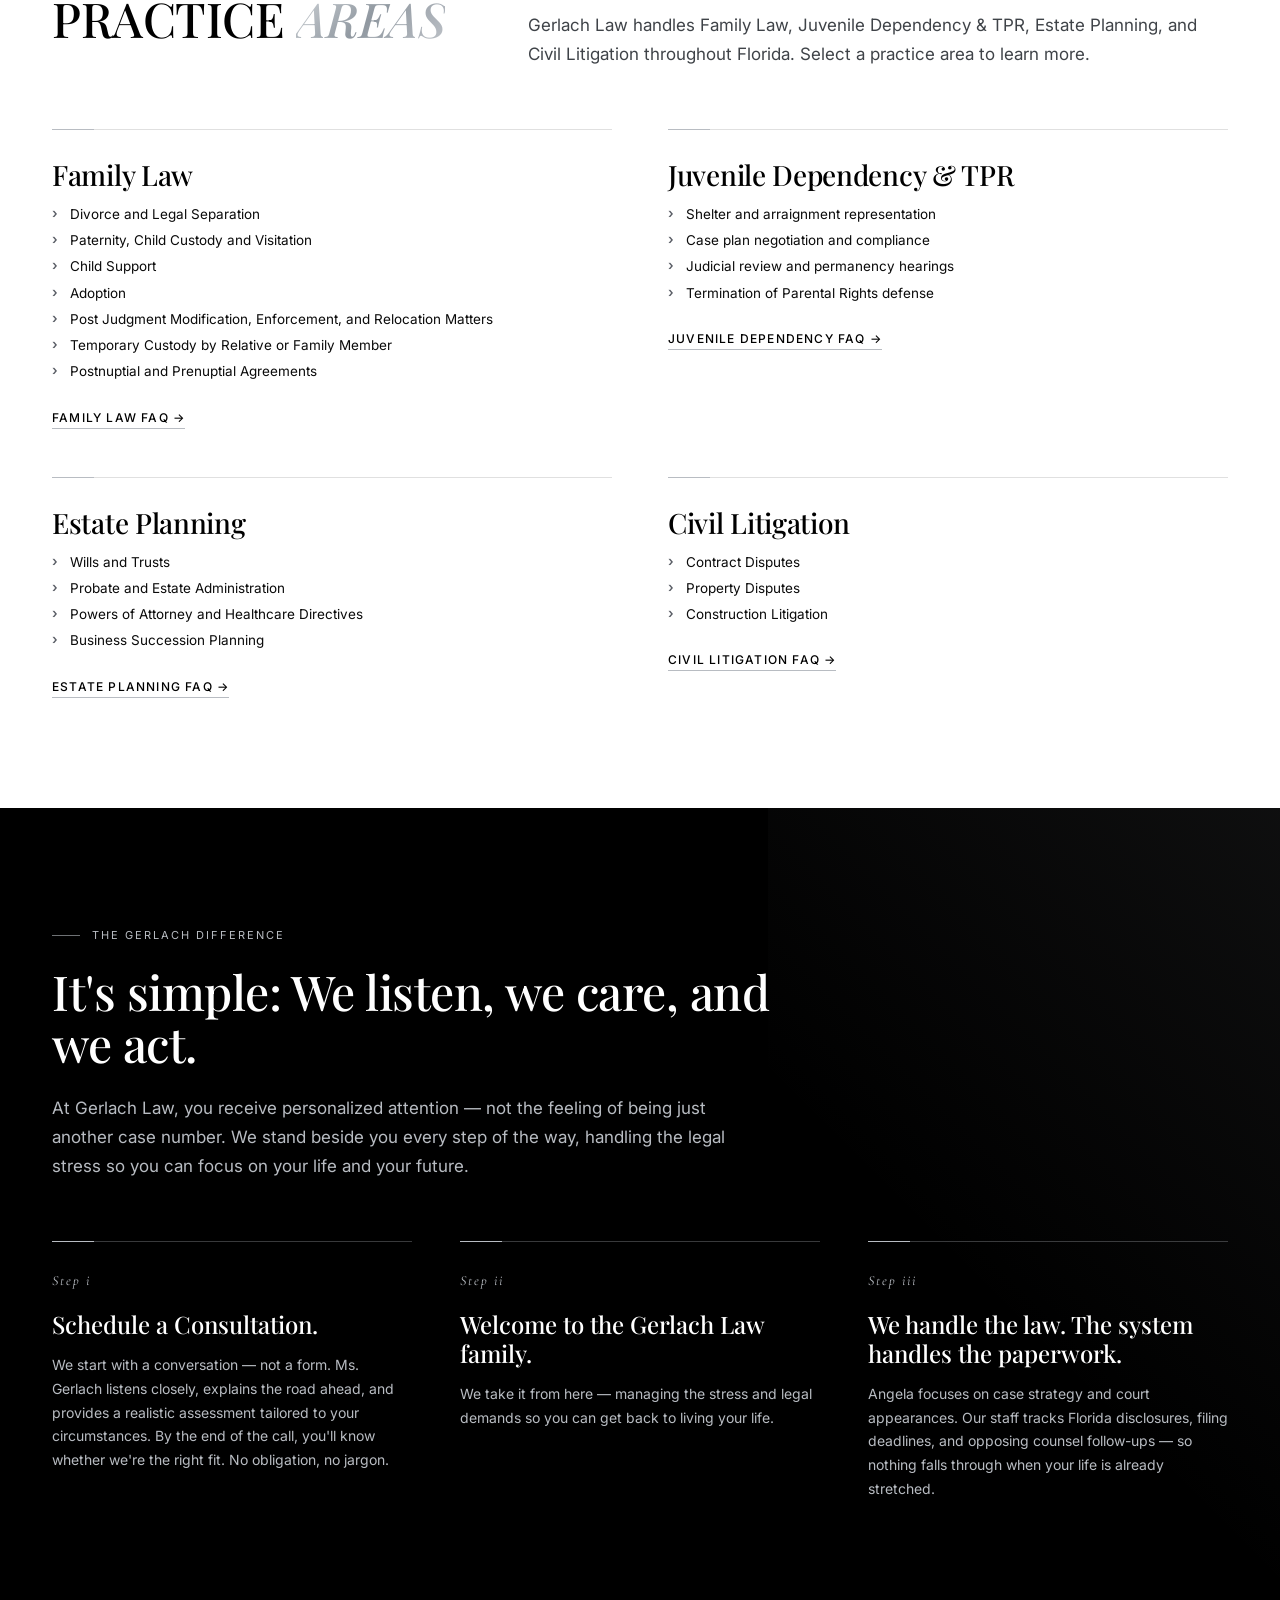
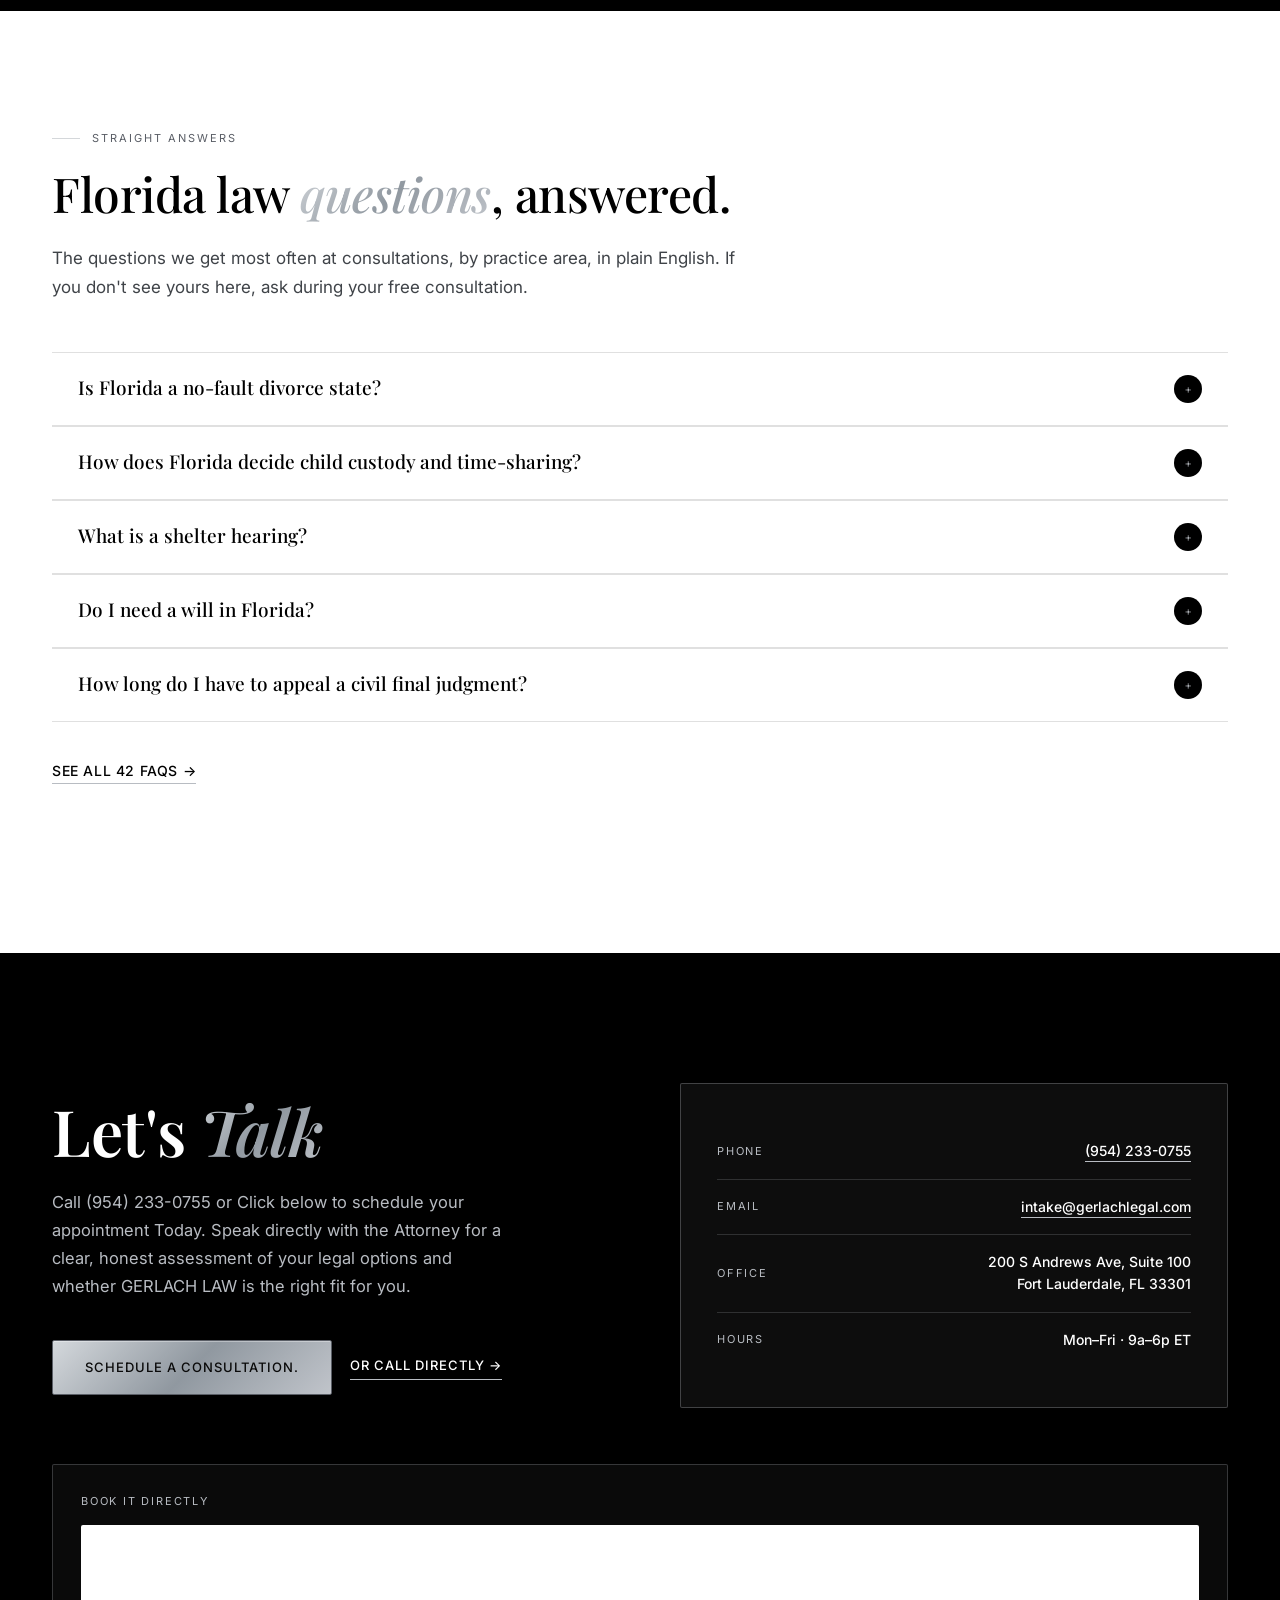
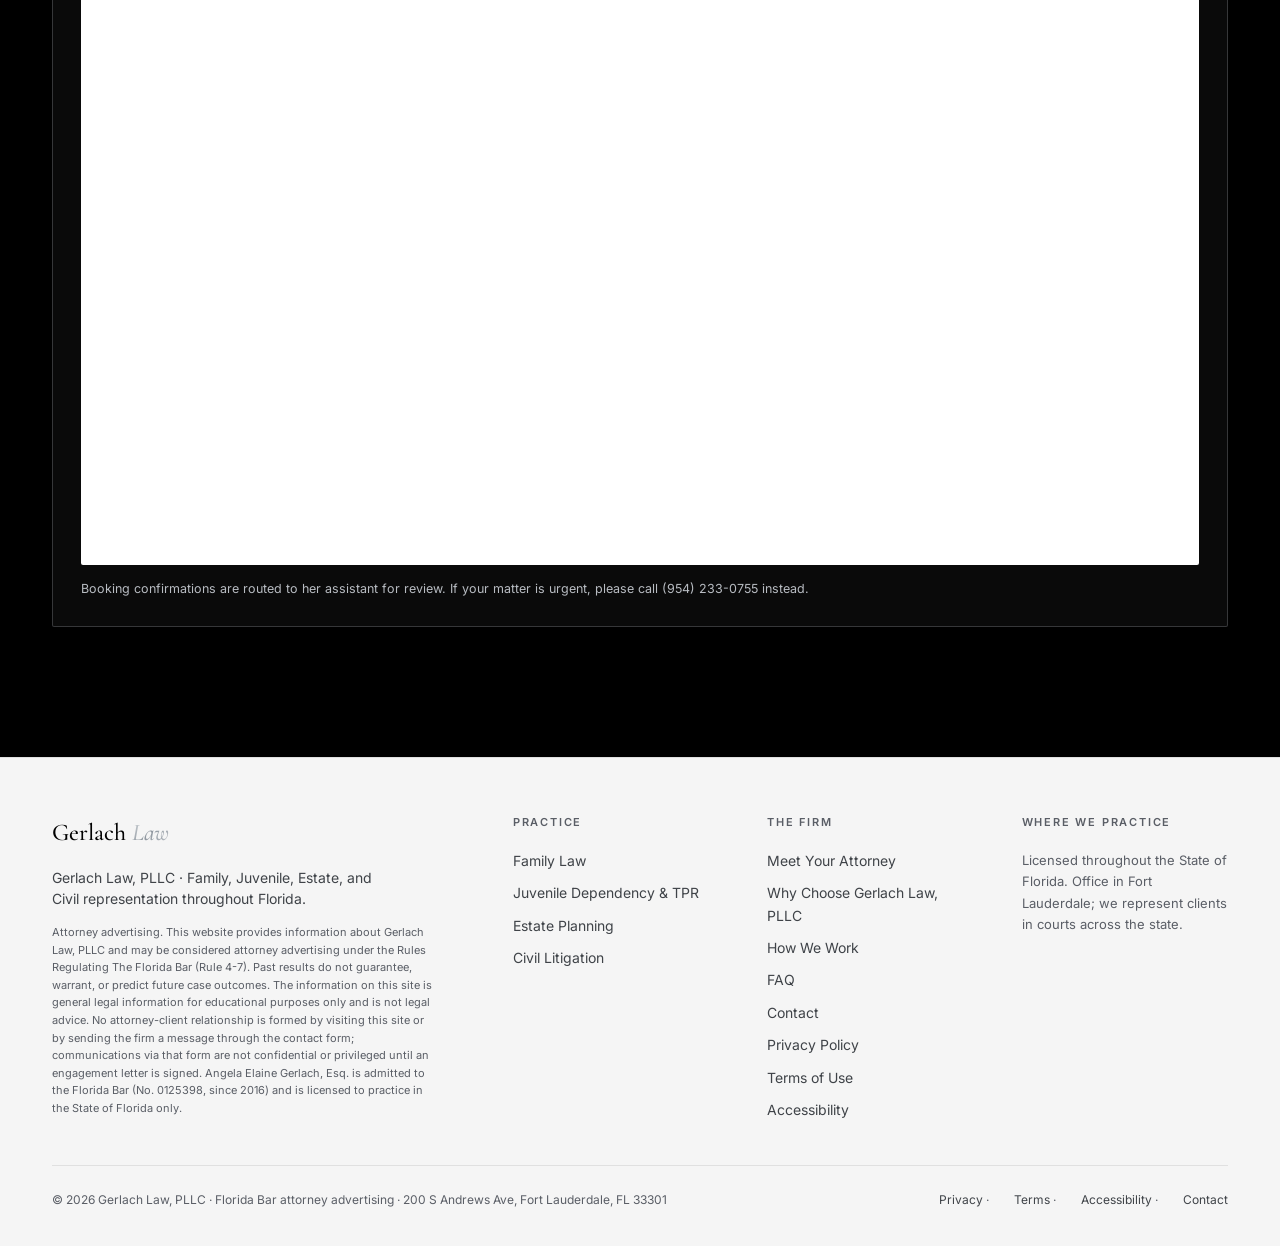
==== commit dfb58a79: "v8: Playfair Display on all headlines, Firm caps, remove section numbers, Let's Talk h2, Why Choose " ====
--- a/index.html
+++ b/index.html
@@ -1,5 +1,5 @@
 <!DOCTYPE html>
-<!-- gerlach-v7 build: 2026-06-02 — client edits from Yuly Fiallo email + Angela Google Doc -->
+<!-- gerlach-v8 build: 2026-06-20 — June 16 batch: Playfair Display font, Firm caps, number removal, heading + contact updates (Yuly/Angela) -->
 <html lang="en">
 <head>
 <meta charset="UTF-8">
@@ -7,9 +7,9 @@
 
 <!-- SEO + GEO -->
 <title>Gerlach Law | Fort Lauderdale Attorney — Family, Juvenile, Estate &amp; Civil Litigation in Florida</title>
-<meta name="description" content="Angela E. Gerlach — Florida Bar 2016, 2020 Elite Lawyer. Family Law, Juvenile Dependency, Estate Planning, and Civil Litigation throughout Florida; office in Fort Lauderdale. Free 30-minute consultation.">
+<meta name="description" content="Angela E. Gerlach — Florida Bar 2016, 2020 Elite Lawyer. Family Law, Juvenile Dependency, Estate Planning, and Civil Litigation throughout Florida; office in Fort Lauderdale. Free consultation.">
 <meta name="keywords" content="Fort Lauderdale attorney, Florida family law, Florida juvenile dependency lawyer, Florida estate planning attorney, civil litigation Florida, Angela Gerlach, Gerlach Law PLLC, divorce lawyer Florida, probate Florida, contract dispute Florida">
-<meta name="author" content="Angela E. Gerlach, Esq.">
+<meta name="author" content="Angela Elaine Gerlach, Esq.">
 <meta name="robots" content="index, follow, max-snippet:-1, max-image-preview:large">
 <link rel="canonical" href="https://gerlachlegal.com/">
 
@@ -32,7 +32,7 @@
 <!-- Fonts -->
 <link rel="preconnect" href="https://fonts.googleapis.com">
 <link rel="preconnect" href="https://fonts.gstatic.com" crossorigin>
-<link href="https://fonts.googleapis.com/css2?family=Cormorant+Garamond:ital,wght@0,300;0,400;0,500;0,600;0,700;1,400;1,500&family=Inter:wght@300;400;500;600;700&display=swap" rel="stylesheet">
+<link href="https://fonts.googleapis.com/css2?family=Cormorant+Garamond:ital,wght@0,300;0,400;0,500;0,600;0,700;1,400;1,500&family=Inter:wght@300;400;500;600;700&family=Playfair+Display:ital,wght@0,400;0,500;0,600;0,700;1,400;1,500&display=swap" rel="stylesheet">
 
 <!-- ── JSON-LD: LegalService / LocalBusiness ── -->
 <script type="application/ld+json">
@@ -46,7 +46,7 @@
   "description": "Florida law representation across four practice areas, statewide: Family Law, Juvenile Dependency and Termination of Parental Rights, Estate Planning, and Civil Litigation.",
   "url": "https://gerlachlegal.com/",
   "telephone": "+1-954-233-0755",
-  "email": "assistant@gerlachlegal.com",
+  "email": "intake@gerlachlegal.com",
   "priceRange": "$$",
   "address": {
     "@type": "PostalAddress",
@@ -109,7 +109,7 @@
   ],
   "openingHoursSpecification": [{
     "@type": "OpeningHoursSpecification",
-    "dayOfWeek": ["Monday", "Tuesday", "Wednesday", "Thursday", "Friday"],
+    "dayOfWeek": ["Monday","Tuesday","Wednesday","Thursday","Friday"],
     "opens": "09:00",
     "closes": "18:00"
   }]
@@ -122,7 +122,7 @@
   "@context": "https://schema.org",
   "@type": "Person",
   "@id": "https://gerlachlegal.com/#angela",
-  "name": "Angela E. Gerlach",
+  "name": "Angela Elaine Gerlach",
   "givenName": "Angela",
   "familyName": "Gerlach",
   "honorificSuffix": "Esq.",
@@ -212,7 +212,12 @@
   --border: #E0E0E0;
 }
 
-.nav-brand em, .hero h1 em, .section-title em, .about-body h2 em, .contact h2 em, .foot-brand em {
+.nav-brand em,
+.hero h1 em,
+.section-title em,
+.about-body h2 em,
+.contact h2 em,
+.foot-brand em {
   background: var(--silver-cool-grad);
   -webkit-background-clip: text;
   background-clip: text;
@@ -220,27 +225,41 @@
   -webkit-text-fill-color: transparent;
 }
 @supports not ((-webkit-background-clip: text) or (background-clip: text)) {
-  .nav-brand em, .hero h1 em, .section-title em, .about-body h2 em, .contact h2 em, .foot-brand em {
+  .nav-brand em,
+  .hero h1 em,
+  .section-title em,
+  .about-body h2 em,
+  .contact h2 em,
+  .foot-brand em {
     background: none;
     color: var(--silver-cool) !important;
     -webkit-text-fill-color: initial;
   }
 }
 
-.contact .btn-primary, .float-cta {
+.contact .btn-primary,
+.float-cta {
   background: var(--silver-grad) !important;
   color: #0A0A0A !important;
   border: 1px solid var(--silver-deep);
   box-shadow: inset 0 1px 0 rgba(255,255,255,0.35);
 }
-.contact .btn-primary:hover, .float-cta:hover {
+.contact .btn-primary:hover,
+.float-cta:hover {
   background: var(--silver-cool-grad) !important;
   color: #0A0A0A !important;
 }
 
-.section-eyebrow::before, .hero-eyebrow::before { background: var(--silver) !important; opacity: 0.6; }
-
-a:focus-visible, button:focus-visible, .dropdown-trigger:focus-visible, .nav-toggle:focus-visible {
+.section-eyebrow::before,
+.hero-eyebrow::before {
+  background: var(--silver) !important;
+  opacity: 0.6;
+}
+
+a:focus-visible,
+button:focus-visible,
+.dropdown-trigger:focus-visible,
+.nav-toggle:focus-visible {
   outline: 2px solid var(--silver-cool);
   outline-offset: 3px;
   border-radius: 2px;
@@ -249,13 +268,14 @@
 html { scroll-behavior: smooth; }
 body { font-family: 'Inter', -apple-system, BlinkMacSystemFont, sans-serif; color: var(--text); background: var(--cream); line-height: 1.6; font-size: 16px; -webkit-font-smoothing: antialiased; }
 .serif { font-family: 'Cormorant Garamond', 'Times New Roman', serif; font-weight: 500; }
+.playfair { font-family: 'Playfair Display', serif; }
 img { max-width: 100%; display: block; }
 a { color: inherit; text-decoration: none; }
 .wrap { max-width: 1240px; margin: 0 auto; padding: 0 32px; }
 @media (max-width: 640px) { .wrap { padding: 0 22px; } }
 
 /* Nav */
-nav.site-nav, nav { position: fixed; top: 0; left: 0; right: 0; z-index: 100; background: rgba(255,255,255,0.96); backdrop-filter: blur(12px); -webkit-backdrop-filter: blur(12px); border-bottom: 1px solid var(--border); }
+nav.site-nav, nav { position: fixed; top: 0; left: 0; right: 0; z-index: 100; background: rgba(255, 255, 255, 0.96); backdrop-filter: blur(12px); -webkit-backdrop-filter: blur(12px); border-bottom: 1px solid var(--border); }
 .nav-inner { display: flex; align-items: center; justify-content: space-between; padding: 18px 32px; max-width: 1240px; margin: 0 auto; gap: 16px; }
 .nav-brand { font-family: 'Cormorant Garamond', serif; font-size: 22px; font-weight: 500; letter-spacing: 0.5px; color: var(--espresso); flex-shrink: 0; }
 .nav-brand em { font-style: italic; }
@@ -273,8 +293,10 @@
 .dropdown::before { content: ""; position: absolute; top: -10px; left: 0; right: 0; height: 14px; background: transparent; }
 .dropdown a { display: block; padding: 10px 22px; font-size: 13px; color: #FFFFFF; letter-spacing: 0.3px; border-bottom: 1px solid transparent; transition: color 0.15s, border-color 0.15s; }
 .dropdown a:hover, .dropdown a:focus-visible { color: #FFFFFF; border-bottom-color: var(--silver); }
-.has-dropdown:hover > .dropdown, .has-dropdown:focus-within > .dropdown { opacity: 1; visibility: visible; transform: translateX(-50%) translateY(0); }
-.has-dropdown:hover .caret, .has-dropdown:focus-within .caret { transform: rotate(180deg); }
+.has-dropdown:hover > .dropdown,
+.has-dropdown:focus-within > .dropdown { opacity: 1; visibility: visible; transform: translateX(-50%) translateY(0); }
+.has-dropdown:hover .caret,
+.has-dropdown:focus-within .caret { transform: rotate(180deg); }
 
 .nav-toggle { display: none; background: transparent; border: 0; cursor: pointer; padding: 8px; margin-left: auto; }
 .nav-toggle span { display: block; width: 22px; height: 2px; background: var(--espresso); margin: 4px 0; transition: transform 0.2s, opacity 0.2s; }
@@ -303,7 +325,10 @@
 .hero-grid { display: grid; grid-template-columns: 1.15fr 1fr; gap: 80px; align-items: center; }
 .hero-eyebrow { display: inline-flex; align-items: center; gap: 12px; font-size: 11px; letter-spacing: 2px; text-transform: uppercase; color: var(--gold-dark); margin-bottom: 32px; }
 .hero-eyebrow::before { content: ""; width: 28px; height: 1px; background: var(--gold); }
-.hero p.lede { font-size: 17px; line-height: 1.7; color: var(--text-soft); max-width: 560px; margin-bottom: 36px; }
+/* v7: h1 removed per Yuly request — hero-lede now leads the copy */
+.hero p.lede { font-size: 17px; line-height: 1.7; color: var(--text-soft); max-width: 560px; margin-bottom: 36px; text-align: justify; }
+.hero p.lede .firm-name { font-family: 'Playfair Display', serif; font-size: 22px; font-weight: 700; color: var(--espresso); letter-spacing: 0.5px; text-transform: uppercase; display: block; margin-bottom: 8px; }
+.hero p.lede .security-hope { font-family: 'Playfair Display', serif; font-weight: 700; font-size: 16px; }
 .hero-ctas { display: flex; gap: 18px; align-items: center; flex-wrap: wrap; margin-bottom: 24px; }
 .btn-primary { padding: 16px 32px; background: var(--espresso); color: var(--cream); font-size: 13px; letter-spacing: 1px; text-transform: uppercase; font-weight: 500; border-radius: 2px; transition: background 0.2s; border: none; cursor: pointer; }
 .btn-primary:hover { background: var(--espresso-soft); }
@@ -314,17 +339,19 @@
 .hero-trust span:first-child::before { content: ""; margin-right: 0; }
 
 .hero-visual { position: relative; }
-.hero-photo { aspect-ratio: 4/5; width: 100%; border-radius: 2px; overflow: hidden; background: #1A1A1A; position: relative; }
+.hero-photo { aspect-ratio: 4/5; width: 100%; border-radius: 2px; overflow: hidden; background: linear-gradient(135deg, #1A1A1A 0%, #3F4348 40%, #6E747C 100%); position: relative; }
 .hero-photo::after { content: ""; position: absolute; inset: 0; background: radial-gradient(ellipse at 30% 20%, rgba(216,220,224,0.25) 0%, transparent 50%), radial-gradient(ellipse at 70% 70%, rgba(144,152,160,0.2) 0%, transparent 45%); }
+.hero-photo-label { position: absolute; bottom: 20px; left: 20px; background: rgba(0,0,0,0.75); color: var(--cream); padding: 8px 14px; font-size: 10px; letter-spacing: 1.5px; text-transform: uppercase; border-radius: 2px; }
 .hero-photo-caption { position: absolute; bottom: -28px; left: -28px; background: var(--cream); padding: 22px 28px; max-width: 280px; border-left: 2px solid var(--gold); }
 .hero-photo-caption .kicker { font-size: 10px; letter-spacing: 1.8px; text-transform: uppercase; color: var(--gold-dark); margin-bottom: 6px; }
+.hero-photo-caption p { font-family: 'Cormorant Garamond', serif; font-size: 18px; line-height: 1.35; color: var(--espresso); font-style: italic; }
 @media (max-width: 900px) { .hero { padding: 130px 0 80px; } .hero-grid { grid-template-columns: 1fr; gap: 56px; } .hero-visual { max-width: 420px; } .hero-trust { font-size: 11px; } }
 
 /* Promise strip */
 .promise { background: var(--espresso); color: var(--cream); padding: 56px 0; }
 .promise-grid { display: grid; grid-template-columns: repeat(3, 1fr); gap: 64px; }
 .promise-item .num { font-family: 'Cormorant Garamond', serif; font-size: 40px; color: var(--gold); line-height: 1; margin-bottom: 14px; font-style: italic; }
-.promise-item h3 { font-size: 13px; letter-spacing: 1.5px; text-transform: uppercase; color: var(--gold); margin-bottom: 10px; font-weight: 500; }
+.promise-item h3 { font-family: 'Playfair Display', serif; font-size: 20px; letter-spacing: 0.3px; color: var(--gold); margin-bottom: 10px; font-weight: 600; }
 .promise-item p { font-size: 15px; line-height: 1.65; color: var(--taupe-light); }
 @media (max-width: 780px) { .promise-grid { grid-template-columns: 1fr; gap: 36px; } .promise { padding: 44px 0; } }
 
@@ -332,7 +359,7 @@
 section.content { padding: 110px 0; }
 .section-eyebrow { display: inline-flex; align-items: center; gap: 12px; font-size: 11px; letter-spacing: 2px; text-transform: uppercase; color: var(--gold-dark); margin-bottom: 20px; }
 .section-eyebrow::before { content: ""; width: 28px; height: 1px; background: var(--gold); }
-.section-title { font-family: 'Cormorant Garamond', serif; font-size: 48px; line-height: 1.1; font-weight: 500; color: var(--espresso); letter-spacing: -0.5px; margin-bottom: 24px; max-width: 780px; }
+.section-title { font-family: 'Playfair Display', serif; font-size: 48px; line-height: 1.1; font-weight: 500; color: var(--espresso); letter-spacing: -0.5px; margin-bottom: 24px; max-width: 780px; }
 .section-title em { font-style: italic; color: var(--gold-dark); }
 .section-lede { font-size: 17px; line-height: 1.7; color: var(--text-soft); max-width: 700px; }
 
@@ -340,9 +367,10 @@
 .about-grid { display: grid; grid-template-columns: 1fr 1.1fr; gap: 80px; align-items: center; }
 .about-photo { aspect-ratio: 3/4; border-radius: 2px; overflow: hidden; background: linear-gradient(160deg, #141414 0%, #3F4348 50%, #6E747C 100%); position: relative; }
 .about-photo::after { content: ""; position: absolute; inset: 0; background: radial-gradient(circle at 40% 30%, rgba(255,255,255,0.15) 0%, transparent 60%); }
+.about-photo-label { position: absolute; bottom: 20px; left: 20px; background: rgba(0,0,0,0.75); color: var(--cream); padding: 8px 14px; font-size: 10px; letter-spacing: 1.5px; text-transform: uppercase; border-radius: 2px; }
 .about-photo-frame { position: absolute; top: -20px; left: -20px; right: 20px; bottom: 20px; border: 1px solid var(--gold); z-index: -1; border-radius: 2px; }
 .about-wrap { position: relative; }
-.about-body h2 { font-family: 'Cormorant Garamond', serif; font-size: 42px; line-height: 1.1; font-weight: 500; color: var(--espresso); margin-bottom: 28px; letter-spacing: -0.5px; }
+.about-body h2 { font-family: 'Playfair Display', serif; font-size: 42px; line-height: 1.1; font-weight: 500; color: var(--espresso); margin-bottom: 28px; letter-spacing: -0.5px; }
 .about-body h2 em { font-style: italic; color: var(--gold-dark); }
 .about-body p { font-size: 16px; line-height: 1.75; color: var(--text-soft); margin-bottom: 22px; }
 .about-credentials { margin-top: 36px; padding-top: 28px; border-top: 1px solid var(--border); display: grid; grid-template-columns: repeat(3, 1fr); gap: 28px; }
@@ -356,18 +384,20 @@
 .whychoose-grid { display: grid; grid-template-columns: repeat(2, 1fr); gap: 36px 56px; }
 .whychoose-item { padding-top: 22px; border-top: 1px solid var(--border); position: relative; }
 .whychoose-item::before { content: ""; position: absolute; top: -1px; left: 0; width: 36px; height: 1px; background: var(--gold); }
-.whychoose-item h3 { font-family: 'Cormorant Garamond', serif; font-size: 22px; font-weight: 500; color: var(--espresso); margin-bottom: 10px; line-height: 1.25; }
+.whychoose-item h3 { font-family: 'Playfair Display', serif; font-size: 22px; font-weight: 500; color: var(--espresso); margin-bottom: 10px; line-height: 1.25; }
 .whychoose-item p { font-size: 14.5px; line-height: 1.7; color: var(--text-soft); }
 @media (max-width: 780px) { .whychoose { padding: 80px 0; } .whychoose-grid { grid-template-columns: 1fr; gap: 28px; } }
 
 /* Practice areas */
 .practice { background: var(--cream); padding: 110px 0; }
 .practice-head { display: flex; justify-content: space-between; align-items: flex-end; margin-bottom: 60px; gap: 60px; flex-wrap: wrap; }
+.practice-head .section-lede { margin-top: 24px; }
 .practice-grid { display: grid; grid-template-columns: repeat(2, 1fr); gap: 48px 56px; }
 .practice-card { position: relative; padding-top: 28px; border-top: 1px solid var(--border); }
 .practice-card::before { content: ""; position: absolute; top: -1px; left: 0; width: 42px; height: 1px; background: var(--gold); }
 .practice-num { font-family: 'Cormorant Garamond', serif; font-size: 13px; letter-spacing: 3px; color: var(--gold-dark); margin-bottom: 14px; }
-.practice-card h3 { font-family: 'Cormorant Garamond', serif; font-size: 28px; line-height: 1.2; font-weight: 500; color: var(--espresso); margin-bottom: 12px; letter-spacing: -0.3px; }
+.practice-card h3 { font-family: 'Playfair Display', serif; font-size: 28px; line-height: 1.2; font-weight: 500; color: var(--espresso); margin-bottom: 12px; letter-spacing: -0.3px; }
+.practice-card p.tagline { font-size: 14.5px; line-height: 1.65; color: var(--text-soft); margin-bottom: 18px; }
 .practice-card ul.subs { list-style: none; padding: 0; margin: 0 0 22px 0; display: flex; flex-direction: column; gap: 6px; }
 .practice-card ul.subs li { font-size: 13.5px; color: var(--text); padding-left: 18px; position: relative; line-height: 1.5; }
 .practice-card ul.subs li::before { content: "›"; color: var(--gold-dark); position: absolute; left: 0; top: -1px; font-weight: 600; }
@@ -388,28 +418,32 @@
 .how-step { padding-top: 28px; border-top: 1px solid rgba(184,188,194,0.3); position: relative; }
 .how-step::before { content: ""; position: absolute; top: -1px; left: 0; width: 42px; height: 1px; background: var(--gold); }
 .how-step .n { font-family: 'Cormorant Garamond', serif; font-style: italic; font-size: 14px; color: var(--gold); letter-spacing: 2px; margin-bottom: 18px; }
-.how-step h3 { font-family: 'Cormorant Garamond', serif; font-size: 24px; line-height: 1.2; font-weight: 500; color: var(--cream); margin-bottom: 14px; }
+.how-step h3 { font-family: 'Playfair Display', serif; font-size: 24px; line-height: 1.2; font-weight: 500; color: var(--cream); margin-bottom: 14px; }
 .how-step p { font-size: 14px; line-height: 1.7; color: var(--taupe-light); }
 @media (max-width: 900px) { .how-steps { grid-template-columns: 1fr; gap: 36px; } .how { padding: 80px 0; } }
 
 /* FAQ */
 .faq { padding: 110px 0; }
 .faq-head { max-width: 800px; margin-bottom: 50px; }
+.faq-pa { margin-bottom: 60px; }
+.faq-pa-title { font-family: 'Playfair Display', serif; font-size: 28px; color: var(--espresso); margin-bottom: 20px; padding-bottom: 14px; border-bottom: 1px solid var(--border); position: relative; }
+.faq-pa-title::after { content: ""; position: absolute; bottom: -1px; left: 0; width: 60px; height: 1px; background: var(--gold); }
 .faq-list { display: flex; flex-direction: column; gap: 2px; background: var(--border); border-top: 1px solid var(--border); border-bottom: 1px solid var(--border); }
 details.faq-item { background: var(--cream); padding: 22px 26px; cursor: pointer; transition: background 0.2s; }
 details.faq-item[open] { background: var(--bone); }
 details.faq-item summary { list-style: none; display: flex; justify-content: space-between; align-items: flex-start; gap: 20px; }
 details.faq-item summary::-webkit-details-marker { display: none; }
-details.faq-item summary h4 { font-family: 'Cormorant Garamond', serif; font-size: 19px; line-height: 1.3; font-weight: 500; color: var(--espresso); flex: 1; }
+details.faq-item summary h4 { font-family: 'Playfair Display', serif; font-size: 19px; line-height: 1.3; font-weight: 500; color: var(--espresso); flex: 1; }
 details.faq-item summary .toggle { width: 28px; height: 28px; border-radius: 50%; background: var(--espresso); color: var(--gold); display: flex; align-items: center; justify-content: center; font-family: 'Cormorant Garamond', serif; font-size: 16px; font-weight: 600; flex-shrink: 0; transition: transform 0.3s; }
 details.faq-item[open] summary .toggle { transform: rotate(45deg); }
 details.faq-item .answer { margin-top: 14px; padding-top: 14px; border-top: 1px solid var(--border); font-size: 14.5px; line-height: 1.7; color: var(--text-soft); }
+details.faq-item .answer strong { color: var(--espresso); }
 @media (max-width: 900px) { .faq { padding: 80px 0; } details.faq-item { padding: 18px 20px; } details.faq-item summary h4 { font-size: 17px; } }
 
 /* Contact CTA */
 .contact { padding: 130px 0; background: var(--espresso); color: var(--cream); }
 .contact-inner { display: grid; grid-template-columns: 1fr 1fr; gap: 80px; align-items: center; }
-.contact h2 { font-family: 'Cormorant Garamond', serif; font-size: 52px; line-height: 1.08; font-weight: 500; color: var(--cream); letter-spacing: -0.5px; margin-bottom: 24px; }
+.contact h2 { font-family: 'Playfair Display', serif; font-size: 64px; line-height: 1.05; font-weight: 600; color: var(--cream); letter-spacing: -0.5px; margin-bottom: 24px; }
 .contact h2 em { font-style: italic; color: var(--gold); }
 .contact p.lede { font-size: 16.5px; line-height: 1.7; color: var(--taupe-light); max-width: 460px; margin-bottom: 40px; }
 .contact-card { background: rgba(255,255,255,0.05); border: 1px solid rgba(184,188,194,0.3); padding: 40px 36px; border-radius: 2px; }
@@ -423,13 +457,6 @@
 .contact .btn-primary:hover { background: var(--blush); }
 .contact .btn-text { color: var(--cream); border-color: var(--gold); }
 @media (max-width: 900px) { .contact-inner { grid-template-columns: 1fr; gap: 48px; } .contact h2 { font-size: 38px; } .contact { padding: 90px 0; } .contact-card .val { text-align: left; } }
-
-/* Cal.com inline booking embed */
-.cal-embed-wrap { margin-top: 56px; padding: 28px; background: rgba(255,255,255,0.04); border: 1px solid rgba(184,188,194,0.25); border-radius: 2px; }
-.cal-embed-eyebrow { font-size: 11px; letter-spacing: 1.8px; text-transform: uppercase; color: var(--gold); margin-bottom: 14px; }
-.cal-embed-note { font-size: 12.5px; color: var(--taupe-light); margin-top: 14px; line-height: 1.55; }
-#cal-inline { min-height: 640px; width: 100%; background: var(--cream); border-radius: 2px; overflow: hidden; }
-@media (max-width: 900px) { #cal-inline { min-height: 720px; } }
 
 /* Footer */
 footer { background: var(--bone); padding: 56px 0 36px; border-top: 1px solid var(--border); }
@@ -446,13 +473,19 @@
 .foot-bottom a { color: var(--text-soft); margin-left: 22px; }
 @media (max-width: 780px) { .foot-grid { grid-template-columns: 1fr 1fr; gap: 40px; } .foot-bottom { flex-direction: column; gap: 14px; align-items: flex-start; } .foot-bottom a { margin-left: 0; margin-right: 22px; } }
 
-/* Floating CTA */
+/* Cal.com inline embed */
+.cal-embed-wrap { margin-top: 56px; padding: 28px; background: rgba(255,255,255,0.04); border: 1px solid rgba(184,188,194,0.25); border-radius: 2px; }
+.cal-embed-eyebrow { font-size: 11px; letter-spacing: 1.8px; text-transform: uppercase; color: var(--gold); margin-bottom: 14px; }
+.cal-embed-note { font-size: 12.5px; color: var(--taupe-light); margin-top: 14px; line-height: 1.55; }
+#cal-inline { min-height: 640px; width: 100%; background: var(--cream); border-radius: 2px; overflow: hidden; }
+@media (max-width: 900px) { #cal-inline { min-height: 720px; } }
+
+/* Floating sticky CTA */
 .float-cta { position: fixed; right: 22px; bottom: 22px; z-index: 90; background: var(--gold); color: var(--espresso); padding: 14px 22px; font-size: 12px; letter-spacing: 1px; text-transform: uppercase; font-weight: 600; border-radius: 2px; box-shadow: 0 8px 24px rgba(0,0,0,0.22); transition: background 0.2s, transform 0.15s; display: inline-flex; align-items: center; gap: 10px; }
 .float-cta:hover { background: var(--blush); transform: translateY(-1px); }
 .float-cta .dot { width: 8px; height: 8px; background: var(--espresso); border-radius: 50%; display: inline-block; }
 @media (max-width: 600px) { .float-cta { right: 14px; bottom: 14px; padding: 12px 16px; font-size: 11px; } }
 @media print { .float-cta { display: none; } }
-
 </style>
 </head>
 <body>
@@ -485,13 +518,17 @@
 <a id="top"></a>
 
 <!-- HERO -->
+<!-- v7 change: Removed h1 "Gerlach Law" (per Yuly — repetition with nav brand).
+     Lede updated to Angela/Yuly's approved text. "GERLACH LAW" styled prominently within lede.
+     Paragraph alignment: justify. CTA changed to "Schedule a Consultation." -->
 <section class="hero" aria-label="Hero">
   <div class="wrap">
     <div class="hero-grid">
       <div class="hero-copy">
         <div class="hero-eyebrow">Serving Clients Throughout South Florida</div>
-        <p class="lede" style="text-align: justify;">
-          <span style="font-family: 'Cormorant Garamond', serif; font-size: 1.15em; font-weight: 600; letter-spacing: 0.5px; color: #000;">GERLACH LAW</span> was founded in 2016 by Angela E. Gerlach, a passionate, justice-driven attorney dedicated to protecting families and Children. From personalized Counsel to vigorous advocacy, our Firm works side by side with Clients to turn uncertainty into SECURITY AND HOPE.
+        <p class="lede">
+          <span class="firm-name">Gerlach Law</span>
+          was founded in 2016 by Angela E. Gerlach, a passionate, justice-driven attorney dedicated to protecting families and Children. From personalized Counsel to vigorous advocacy, our Firm works side by side with Clients to turn uncertainty into <span class="security-hope">Security and Hope.</span>
         </p>
         <div class="hero-ctas">
           <a href="#contact" class="btn-primary">Schedule a Consultation.</a>
@@ -505,14 +542,10 @@
       </div>
       <div class="hero-visual">
         <div class="hero-photo">
-          <img src="assets/img/angela-hero-portrait.jpg"
-               srcset="assets/img/angela-hero-portrait-md.jpg 400w, assets/img/angela-hero-portrait.jpg 800w"
-               sizes="(max-width: 900px) 90vw, 480px"
-               alt="Angela E. Gerlach, Esq. — Founder, Gerlach Law, PLLC"
-               style="width:100%;height:100%;object-fit:cover;object-position:top;display:block;">
+          <img src="assets/img/angela-hero-portrait.jpg" srcset="assets/img/angela-hero-portrait-md.jpg 400w, assets/img/angela-hero-portrait.jpg 800w" sizes="(max-width: 900px) 420px, 520px" alt="Angela Elaine Gerlach, Esq., founder of Gerlach Law, PLLC" loading="eager">
         </div>
         <div class="hero-photo-caption">
-          <div class="kicker">Angela E. Gerlach, Esq.</div>
+          <div class="kicker"><strong>Angela Elaine Gerlach, Esq.</strong></div>
         </div>
       </div>
     </div>
@@ -520,22 +553,20 @@
 </section>
 
 <!-- PROMISE STRIP -->
+<!-- v7 change: Section 02 — removed "Replies within 24–48 hrs. In case of an emergency, contact our office." per Yuly -->
 <section class="promise" aria-label="What we promise">
   <div class="wrap">
     <div class="promise-grid">
       <div class="promise-item">
-        <div class="num">01</div>
-        <h3>Plain language, always.</h3>
+        <h3 class="playfair">Plain Language</h3>
         <p>No jargon, no hidden fees, no surprises. Every bill, every filing, every next step — explained in language that makes sense before it happens.</p>
       </div>
       <div class="promise-item">
-        <div class="num">02</div>
-        <h3>We care.</h3>
+        <h3 class="playfair">We Care.</h3>
         <p>You will receive fast replies. Your case moves; you're never waiting on us to move it forward.</p>
       </div>
       <div class="promise-item">
-        <div class="num">03</div>
-        <h3>Advance Planning</h3>
+        <h3 class="playfair">Advance Planning</h3>
         <p>With daily court portal monitoring, our staff helps ensure nothing is overlooked and every court deadline is met promptly. We work alongside you, prepare you in advance, and make sure you are ready for court.</p>
       </div>
     </div>
@@ -543,19 +574,23 @@
 </section>
 
 <!-- ABOUT -->
+<!-- v7 changes: Removed small "Meet your attorney" section-eyebrow (per Yuly — redundant).
+     Bio updated to Angela's requested text. Photo frame retained. -->
 <section id="about" class="content" aria-label="Meet your attorney">
   <div class="wrap">
     <div class="about-grid">
       <div class="about-wrap">
         <div class="about-photo-frame"></div>
-        <div class="about-photo" style="display:flex;align-items:center;justify-content:center;">
-          <span style="color:#999;font-size:13px;font-family:Inter,sans-serif;">[ Angela's portrait loads from assets ]</span>
+        <div class="about-photo">
+          <img src="assets/img/angela-portrait.jpg" srcset="assets/img/angela-portrait-md.jpg 400w, assets/img/angela-portrait.jpg 800w" sizes="(max-width: 900px) 420px, 480px" alt="Angela Elaine Gerlach, Esq., founder of Gerlach Law, PLLC" style="width: 100%; height: auto; display: block; border-radius: 4px; aspect-ratio: 1/1; object-fit: cover; border: 5px solid #1a2a4a; box-shadow: 0 4px 18px rgba(26,42,74,0.18);">
         </div>
       </div>
       <div class="about-body">
-        <h2>Meet your <em>attorney</em></h2>
+        <!-- v8: Capital A on Attorney per June 16 batch. Bio updated to Yuly-confirmed v7.3 text. "Read the Full Bio" capitalized + Playfair Display per June 16 batch. -->
+        <h2>Meet your <em>Attorney</em></h2>
         <p>Angela E. Gerlach has been admitted to the Florida Bar since 2016 and, that same year, founded Gerlach Law, PLLC, in Fort Lauderdale, Florida. She has been representing Clients in Family Law, Juvenile Dependency, Estate Planning, and Civil Litigation matters across Florida.</p>
-        <p><a href="about/" style="border-bottom:1px solid var(--gold);">Read the full bio &rarr;</a></p>
+        <p>Angela E. Gerlach is a Florida family law attorney whose practice is dedicated to safeguarding children and preserving family stability. A graduate of Nova Southeastern University Shepard Broad College of Law, she concentrates in family law and juvenile dependency, with experience in custody, adoption, child protection, and complex divorce matters. Recognized for her thoughtful counsel, meticulous preparation, and fierce advocacy in the courtroom in every case she handles. She delivers tailored legal solutions and effective courtroom representation in matters of the highest personal and legal consequences.</p>
+        <p><a href="about/" class="playfair" style="font-size:15px; font-weight:600; letter-spacing:0.3px; border-bottom:1px solid var(--gold); padding-bottom:2px;">Read the Full Bio &rarr;</a></p>
         <div class="about-credentials">
           <div>
             <div class="big">Florida Bar</div>
@@ -576,20 +611,42 @@
 </section>
 
 <!-- WHY CHOOSE -->
+<!-- v7 change: Heading updated to "Why Choose GERLACH LAW, PLLC" per Angela's doc -->
 <section id="whychoose" class="whychoose" aria-label="Why choose Gerlach Law">
   <div class="wrap">
     <div class="whychoose-head">
-      <h2 class="section-title">Why Choose GERLACH LAW, PLLC</h2>
-      <p class="section-lede">The firm was built around a few non-negotiables. We show up in every case, every billing cycle, and every phone call. Our firm was built on a simple principle: Clients come first.</p>
+      <h2 class="section-title">Why Choose GERLACH LAW</h2>
+      <p class="section-lede">The Firm was built around a few non-negotiables. We show up in every case, every billing cycle, and every phone call. Our Firm was built on a simple principle: Clients come first.</p>
     </div>
     <div class="whychoose-grid">
-      <div class="whychoose-item"><h3>Personal attention</h3><p>We treat every client as an individual, not a case number; you'll work directly with attorneys who know your story.</p></div>
-      <div class="whychoose-item"><h3>Active listening</h3><p>We respond to your inquiries, concerns, and priorities with empathy and clarity so every decision is informed by what matters to you.</p></div>
-      <div class="whychoose-item"><h3>Personalized strategies</h3><p>No one-size-fits-all solutions; we design legal plans tailored to your family's unique needs and long-term goals.</p></div>
-      <div class="whychoose-item"><h3>Practical solutions</h3><p>We focus on outcomes that protect children and families to restore stability, balancing compassion with clear, strategic action.</p></div>
-      <div class="whychoose-item"><h3>Experienced, caring staff</h3><p>Our team combines legal expertise with real sensitivity to family dynamics and the stresses you face.</p></div>
-      <div class="whychoose-item"><h3>Fair and transparent fees</h3><p>We explain costs up front, provide straightforward billing, and work to maximize value without surprises.</p></div>
-      <div class="whychoose-item"><h3>Clear communication</h3><p>You'll get timely updates, plain-language explanations, and a partner who makes the process easier to navigate.</p></div>
+      <div class="whychoose-item">
+        <h3>Personal attention</h3>
+        <p>We treat every client as an individual, not a case number; you'll work directly with attorneys who know your story.</p>
+      </div>
+      <div class="whychoose-item">
+        <h3>Active listening</h3>
+        <p>We respond to your inquiries, concerns, and priorities with empathy and clarity so every decision is informed by what matters to you.</p>
+      </div>
+      <div class="whychoose-item">
+        <h3>Personalized strategies</h3>
+        <p>No one-size-fits-all solutions; we design legal plans tailored to your family's unique needs and long-term goals.</p>
+      </div>
+      <div class="whychoose-item">
+        <h3>Practical solutions</h3>
+        <p>We focus on outcomes that protect children and families to restore stability, balancing compassion with clear, strategic action.</p>
+      </div>
+      <div class="whychoose-item">
+        <h3>Experienced, caring staff</h3>
+        <p>Our team combines legal expertise with real sensitivity to family dynamics and the stresses you face.</p>
+      </div>
+      <div class="whychoose-item">
+        <h3>Fair and transparent fees</h3>
+        <p>We explain costs up front, provide straightforward billing, and work to maximize value without surprises.</p>
+      </div>
+      <div class="whychoose-item">
+        <h3>Clear communication</h3>
+        <p>You'll get timely updates, plain-language explanations, and a partner who makes the process easier to navigate.</p>
+      </div>
     </div>
   </div>
 </section>
@@ -598,35 +655,53 @@
 <section id="practice" class="practice" aria-label="Practice areas">
   <div class="wrap">
     <div class="practice-head">
-      <div><h2 class="section-title">PRACTICE <em>AREAS</em></h2></div>
-      <p class="section-lede">Gerlach Law handles Family Law, Juvenile Dependency &amp; TPR, Estate Planning, and Civil Litigation throughout Florida.</p>
+      <div>
+        <h2 class="section-title">PRACTICE <em>AREAS</em></h2>
+      </div>
+      <p class="section-lede">
+        Gerlach Law handles Family Law, Juvenile Dependency &amp; TPR, Estate Planning, and Civil Litigation throughout Florida. Select a practice area to learn more.
+      </p>
     </div>
     <div class="practice-grid">
       <article class="practice-card" id="family-law">
-        <h3 class="practice-num">01 &middot; Family Law</h3>
+        <h3 class="practice-num">Family Law</h3>
         <ul class="subs">
-          <li>Divorce and Legal Separation</li><li>Paternity, Child Custody and Visitation</li><li>Child Support</li><li>Adoption</li><li>Post Judgment Modification, Enforcement, and Relocation Matters</li><li>Temporary Custody by Relative or Family Member</li><li>Postnuptial and Prenuptial Agreements</li>
+          <li>Divorce and Legal Separation</li>
+          <li>Paternity, Child Custody and Visitation</li>
+          <li>Child Support</li>
+          <li>Adoption</li>
+          <li>Post Judgment Modification, Enforcement, and Relocation Matters</li>
+          <li>Temporary Custody by Relative or Family Member</li>
+          <li>Postnuptial and Prenuptial Agreements</li>
         </ul>
         <a class="learn" href="#faq-family">Family law FAQ &rarr;</a>
       </article>
       <article class="practice-card" id="juvenile-dependency">
-        <h3 class="practice-num">02 &middot; Juvenile Dependency &amp; TPR</h3>
+        <h3 class="practice-num">Juvenile Dependency &amp; TPR</h3>
         <ul class="subs">
-          <li>Shelter and arraignment representation</li><li>Case plan negotiation and compliance</li><li>Judicial review and permanency hearings</li><li>Termination of Parental Rights defense</li>
+          <li>Shelter and arraignment representation</li>
+          <li>Case plan negotiation and compliance</li>
+          <li>Judicial review and permanency hearings</li>
+          <li>Termination of Parental Rights defense</li>
         </ul>
         <a class="learn" href="#faq-juvenile">Juvenile dependency FAQ &rarr;</a>
       </article>
       <article class="practice-card" id="estate-planning">
-        <h3 class="practice-num">03 &middot; Estate Planning</h3>
+        <h3 class="practice-num">Estate Planning</h3>
         <ul class="subs">
-          <li>Wills and Trusts</li><li>Probate and Estate Administration</li><li>Powers of Attorney and Healthcare Directives</li><li>Business Succession Planning</li>
+          <li>Wills and Trusts</li>
+          <li>Probate and Estate Administration</li>
+          <li>Powers of Attorney and Healthcare Directives</li>
+          <li>Business Succession Planning</li>
         </ul>
         <a class="learn" href="#faq-estate">Estate planning FAQ &rarr;</a>
       </article>
       <article class="practice-card" id="civil-litigation">
-        <h3 class="practice-num">04 &middot; Civil Litigation</h3>
+        <h3 class="practice-num">Civil Litigation</h3>
         <ul class="subs">
-          <li>Contract Disputes</li><li>Property Disputes</li><li>Construction Litigation</li>
+          <li>Contract Disputes</li>
+          <li>Property Disputes</li>
+          <li>Construction Litigation</li>
         </ul>
         <a class="learn" href="#faq-civil">Civil litigation FAQ &rarr;</a>
       </article>
@@ -634,7 +709,12 @@
   </div>
 </section>
 
-<!-- THE GERLACH DIFFERENCE -->
+<!-- HOW IT WORKS -->
+<!-- v7 changes:
+     - Section h2 title: "A firm that runs like..." → "It's simple: We listen, we care, and we act."
+     - Section lede: updated to "At Gerlach Law, you receive personalized attention..." (per Yuly)
+     - Step i heading: "A free 30-minute consultation" → "Schedule a Consultation." (per Yuly)
+     - Step iii: Updated per Angela's doc — "We handle the law. The system handles the paperwork." -->
 <section id="how" class="how" aria-label="How we work">
   <div class="wrap">
     <div class="how-head">
@@ -670,17 +750,17 @@
     <div class="faq-head">
       <div class="section-eyebrow">Straight answers</div>
       <h2 class="section-title">Florida law <em>questions</em>, answered.</h2>
-      <p class="section-lede">The questions we get most often at consultations, in plain English. If you don't see yours here, ask during your consultation.</p>
+      <p class="section-lede">The questions we get most often at consultations, by practice area, in plain English. If you don't see yours here, ask during your free consultation.</p>
     </div>
     <div class="faq-pa" id="faq-curated">
       <div class="faq-list">
-        <details class="faq-item"><summary><h4>Is Florida a no-fault divorce state?</h4><span class="toggle">+</span></summary><div class="answer"><p>Yes. Florida is a pure no-fault divorce state under Fla. Stat. &sect; 61.052. To file, you only need to state the marriage is irretrievably broken.</p></div></details>
-        <details class="faq-item"><summary><h4>How does Florida decide child custody and time-sharing?</h4><span class="toggle">+</span></summary><div class="answer"><p>Custody is decided as time-sharing under Fla. Stat. &sect; 61.13 using the best interests of the child standard.</p></div></details>
-        <details class="faq-item"><summary><h4>What is a shelter hearing?</h4><span class="toggle">+</span></summary><div class="answer"><p>A shelter hearing is the first court hearing in a Florida dependency case after a child is removed from their home. Under Fla. Stat. &sect; 39.402, it generally occurs within 24 hours of removal.</p></div></details>
-        <details class="faq-item"><summary><h4>Do I need a will in Florida?</h4><span class="toggle">+</span></summary><div class="answer"><p>If you die without a will in Florida, your assets pass under the intestate succession statute (Fla. Stat. ch. 732), which may not match your wishes.</p></div></details>
-        <details class="faq-item"><summary><h4>How long do I have to appeal a civil final judgment?</h4><span class="toggle">+</span></summary><div class="answer"><p>A notice of appeal must be filed within 30 days of rendition of the final order under Fla. R. App. P. 9.110.</p></div></details>
-      </div>
-      <p style="margin-top: 36px;"><a href="faq/" class="btn-text" style="font-size: 14px;">See all 42 FAQs &rarr;</a></p>
+        <details class="faq-item"><summary><h4>Is Florida a no-fault divorce state?</h4><span class="toggle">+</span></summary><div class="answer"><p>Yes. Florida is a pure no-fault divorce state under Fla. Stat. &sect; 61.052. To file, you only need to state the marriage is irretrievably broken (or that one spouse has been mentally incapacitated for at least three years). You do not need to prove wrongdoing by either spouse.</p></div></details>
+        <details class="faq-item"><summary><h4>How does Florida decide child custody and time-sharing?</h4><span class="toggle">+</span></summary><div class="answer"><p>Custody is decided as time-sharing under Fla. Stat. &sect; 61.13 using the best interests of the child standard. Florida law presumes that equal time-sharing is in the child's best interests unless rebutted by evidence on the statutory factors.</p></div></details>
+        <details class="faq-item"><summary><h4>What is a shelter hearing?</h4><span class="toggle">+</span></summary><div class="answer"><p>A shelter hearing is the first court hearing in a Florida dependency case after a child is removed from their home. Under Fla. Stat. &sect; 39.402, it generally occurs within 24 hours of removal to decide whether the child should remain out of the home pending further proceedings.</p></div></details>
+        <details class="faq-item"><summary><h4>Do I need a will in Florida?</h4><span class="toggle">+</span></summary><div class="answer"><p>If you die without a will in Florida, your assets pass under the intestate succession statute (Fla. Stat. ch. 732), which may not match your wishes. A will lets you choose your personal representative, name guardians for minor children, and direct who receives your property.</p></div></details>
+        <details class="faq-item"><summary><h4>How long do I have to appeal a civil final judgment?</h4><span class="toggle">+</span></summary><div class="answer"><p>A notice of appeal must be filed within 30 days of rendition of the final order under Fla. R. App. P. 9.110. Certain post-trial motions can toll that deadline. Appellate deadlines are strictly enforced.</p></div></details>
+      </div>
+      <p class="faq-see-all" style="margin-top: 36px;"><a href="faq/" class="btn-text" style="font-size: 14px; letter-spacing: 0.6px;">See all 42 FAQs &rarr;</a></p>
     </div>
   </div>
 </section>
@@ -690,27 +770,41 @@
   <div class="wrap">
     <div class="contact-inner">
       <div>
-        <div class="section-eyebrow" style="color: var(--gold);">Let's talk</div>
+        <!-- v8: "Let's Talk" promoted to h2 (font-size increased via CSS), new copy per June 16 batch -->
+        <h2>Let's <em>Talk</em></h2>
         <p class="lede">
-          Call (954) 233-0755 or click the button below to schedule your appointment today. Share your situation with the Attorney, and she will provide an honest assessment of your options and help you determine whether <strong>GERLACH LAW</strong> is the right fit for your needs.
+          Call (954) 233-0755 or Click below to schedule your appointment Today. Speak directly with the Attorney for a clear, honest assessment of your legal options and whether GERLACH LAW is the right fit for you.
         </p>
         <div class="contact-cta-row">
-          <a href="contact/" class="btn-primary">Request a consultation</a>
+          <a href="contact/" class="btn-primary" data-cal-link="gerlach/free-consult" data-cal-namespace="free-consult" data-cal-config='{"layout":"month_view"}' data-cal-event-ready="false">Schedule a Consultation.</a>
           <a href="tel:+19542330755" class="btn-text">Or call directly &rarr;</a>
         </div>
       </div>
       <address class="contact-card" style="font-style: normal;">
-        <div class="row"><span class="lbl">Phone</span><span class="val"><a href="tel:+19542330755">(954) 233-0755</a></span></div>
-        <div class="row"><span class="lbl">Email</span><span class="val"><a href="mailto:assistant@gerlachlegal.com">assistant@gerlachlegal.com</a></span></div>
-        <div class="row"><span class="lbl">Office</span><span class="val">200 S Andrews Ave, Suite 100<br>Fort Lauderdale, FL 33301</span></div>
-        <div class="row"><span class="lbl">Hours</span><span class="val">Mon–Fri &middot; 9a–6p ET</span></div>
+        <div class="row">
+          <span class="lbl">Phone</span>
+          <span class="val"><a href="tel:+19542330755">(954) 233-0755</a></span>
+        </div>
+        <div class="row">
+          <span class="lbl">Email</span>
+          <span class="val"><a href="mailto:intake@gerlachlegal.com">intake@gerlachlegal.com</a></span>
+        </div>
+        <div class="row">
+          <span class="lbl">Office</span>
+          <span class="val">200 S Andrews Ave, Suite 100<br>Fort Lauderdale, FL 33301</span>
+        </div>
+        <div class="row">
+          <span class="lbl">Hours</span>
+          <span class="val">Mon&ndash;Fri &middot; 9a&ndash;6p ET</span>
+        </div>
       </address>
     </div>
-
-    <!-- Cal.com inline booking embed -->
-    <div class="cal-embed-wrap" aria-label="Book a free 30-minute consultation">
+    <div class="cal-embed-wrap" aria-label="Book a free consultation">
       <div class="cal-embed-eyebrow">Book it directly</div>
       <div id="cal-inline"></div>
+      <p class="cal-embed-note">
+        Booking confirmations are routed to her assistant for review. If your matter is urgent, please call (954) 233-0755 instead.
+      </p>
     </div>
   </div>
 </section>
@@ -721,9 +815,11 @@
     <div class="foot-grid">
       <div>
         <div class="foot-brand">Gerlach <em>Law</em></div>
-        <div class="foot-brand-tag">Gerlach Law, PLLC &middot; Family, Juvenile, Estate, and Civil representation throughout Florida.</div>
+        <div class="foot-brand-tag">
+          Gerlach Law, PLLC &middot; Family, Juvenile, Estate, and Civil representation throughout Florida.
+        </div>
         <div class="foot-legal">
-          Attorney advertising. This website provides information about Gerlach Law, PLLC and may be considered attorney advertising under the Rules Regulating The Florida Bar (Rule 4-7). Past results do not guarantee, warrant, or predict future case outcomes. The information on this site is general legal information for educational purposes only and is not legal advice. No attorney-client relationship is formed by visiting this site or by sending the firm a message through the contact form; communications via that form are not confidential or privileged until an engagement letter is signed. Angela E. Gerlach, Esq. is admitted to the Florida Bar (No. 0125398, since 2016) and is licensed to practice in the State of Florida only.
+          Attorney advertising. This website provides information about Gerlach Law, PLLC and may be considered attorney advertising under the Rules Regulating The Florida Bar (Rule 4-7). Past results do not guarantee, warrant, or predict future case outcomes. The information on this site is general legal information for educational purposes only and is not legal advice. No attorney-client relationship is formed by visiting this site or by sending the firm a message through the contact form; communications via that form are not confidential or privileged until an engagement letter is signed. Angela Elaine Gerlach, Esq. is admitted to the Florida Bar (No. 0125398, since 2016) and is licensed to practice in the State of Florida only.
         </div>
       </div>
       <div>
@@ -760,13 +856,15 @@
   </div>
 </footer>
 
-<a href="contact/" class="float-cta" aria-label="Request a consultation">
+<a href="contact/" class="float-cta" aria-label="Request a consultation"
+   data-cal-link="gerlach/free-consult"
+   data-cal-namespace="free-consult"
+   data-cal-config='{"layout":"month_view"}'
+   data-cal-event-ready="false">
   <span class="dot" aria-hidden="true"></span>
   Request a consultation
 </a>
 
-<!-- Cal.com embed loader (free tier; no key required) -->
-<!-- Docs: https://cal.com/embed -->
 <script type="text/javascript">
 (function (C, A, L) { let p = function (a, ar) { a.q.push(ar); }; let d = C.document;
   C.Cal = C.Cal || function () { let cal = C.Cal; let ar = arguments;
@@ -776,47 +874,23 @@
       if (typeof namespace === "string") { cal.ns[namespace] = cal.ns[namespace] || api; p(cal.ns[namespace], ar); p(cal, ["initNamespace", namespace]); }
       else p(cal, ar); return; } p(cal, ar); };
 })(window, "https://app.cal.com/embed/embed.js", "init");
-
-Cal("init", "free-consult", { origin: "https://cal.com" });
-
-Cal.ns["free-consult"]("inline", {
-  elementOrSelector: "#cal-inline",
-  calLink: "gerlach/free-consult",
-  layout: "month_view",
-  config: { theme: "light" }
-});
-
-Cal.ns["free-consult"]("ui", {
-  theme: "light",
-  styles: { branding: { brandColor: "#5A5E66" } },
-  hideEventTypeDetails: false,
-  layout: "month_view"
-});
+var __calEventReady = false;
+if (__calEventReady) {
+  Cal("init", "free-consult", { origin: "https://cal.com" });
+  Cal.ns["free-consult"]("inline", {
+    elementOrSelector: "#cal-inline",
+    calLink: "gerlach/free-consult",
+    layout: "month_view",
+    config: { theme: "light" }
+  });
+  Cal.ns["free-consult"]("ui", {
+    theme: "light",
+    styles: { branding: { brandColor: "#5A5E66" } },
+    hideEventTypeDetails: false,
+    layout: "month_view"
+  });
+}
 </script>
-
-<script>
-// Mobile nav toggle
-const toggle = document.querySelector('.nav-toggle');
-const menu = document.querySelector('.nav-links');
-if (toggle && menu) {
-  toggle.addEventListener('click', () => {
-    const expanded = toggle.getAttribute('aria-expanded') === 'true';
-    toggle.setAttribute('aria-expanded', !expanded);
-    menu.classList.toggle('is-open');
-  });
-}
-// Dropdown toggles on mobile
-document.querySelectorAll('.has-dropdown').forEach(el => {
-  const trigger = el.querySelector('.dropdown-trigger');
-  if (trigger) {
-    trigger.addEventListener('click', e => {
-      if (window.innerWidth <= 768) {
-        e.preventDefault();
-        el.classList.toggle('is-expanded');
-      }
-    });
-  }
-});
-</script>
+<script src="assets/js/nav.js" defer></script>
 </body>
 </html>
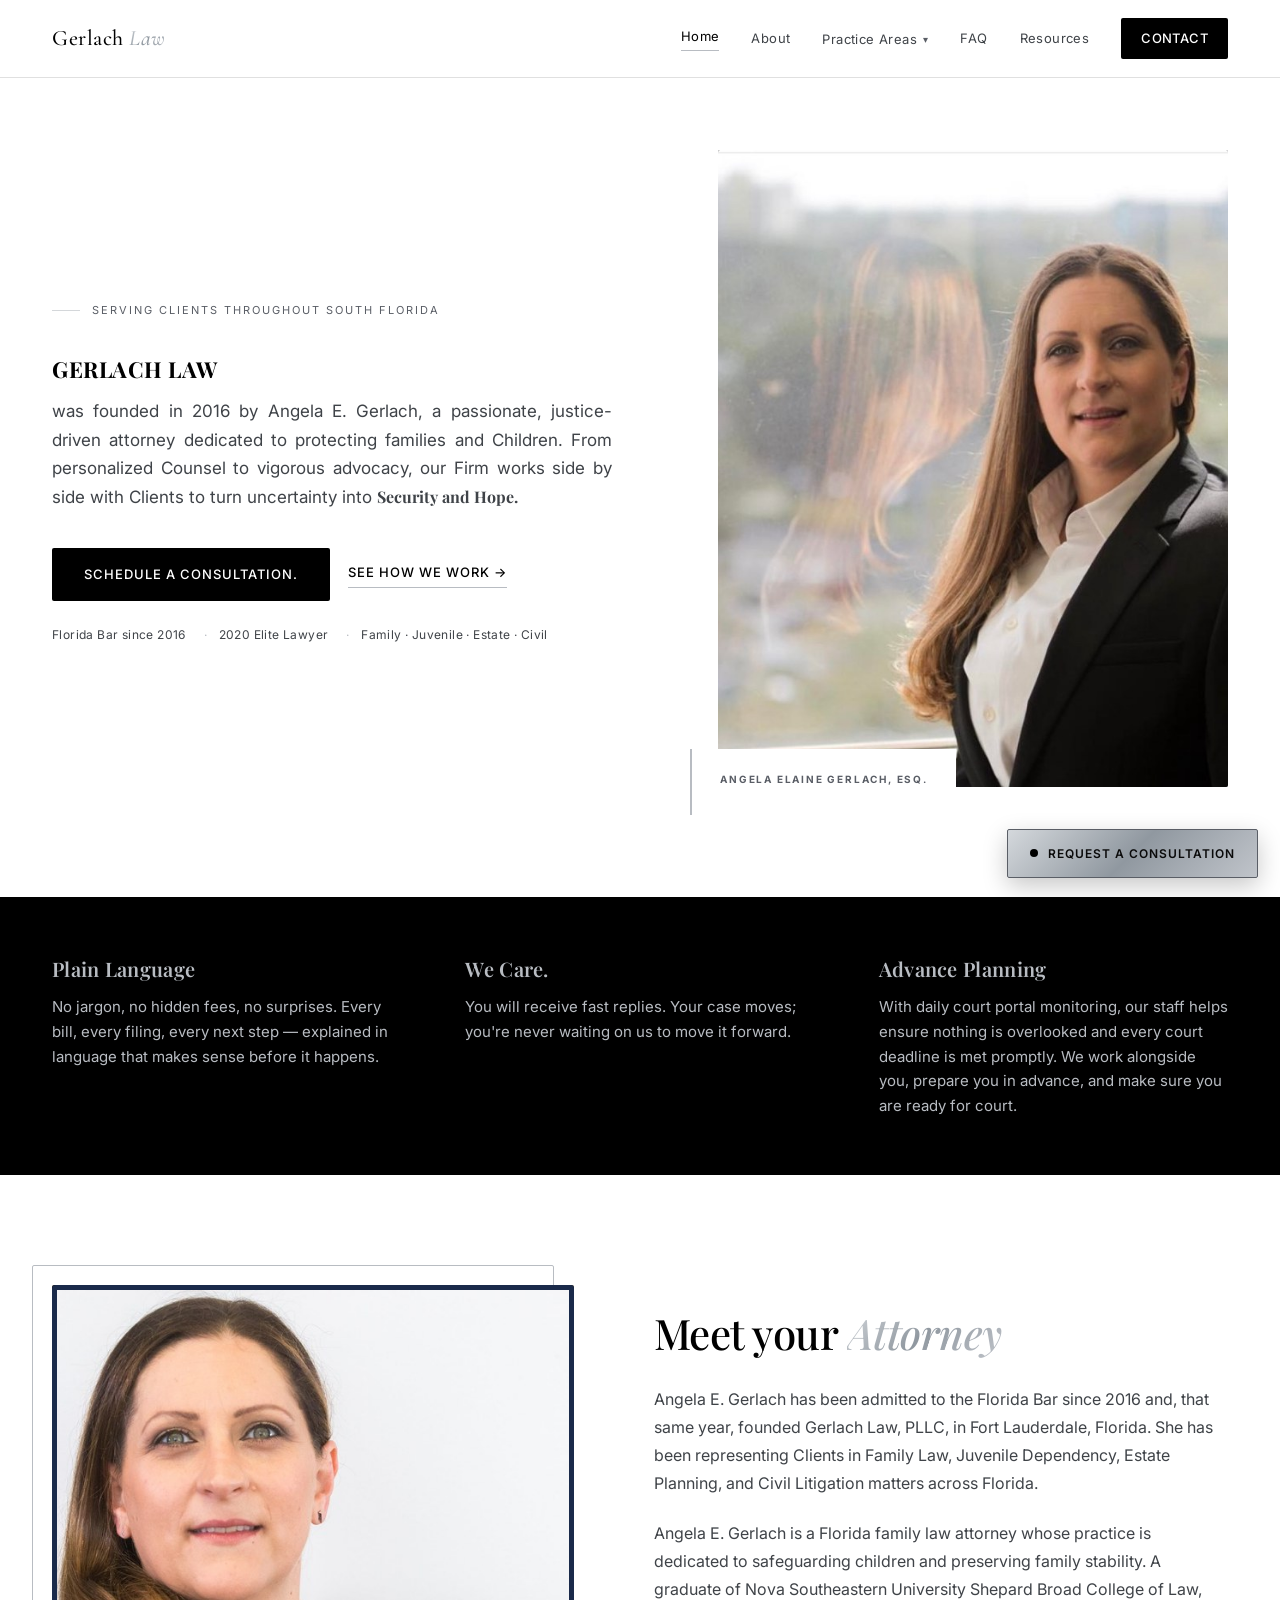
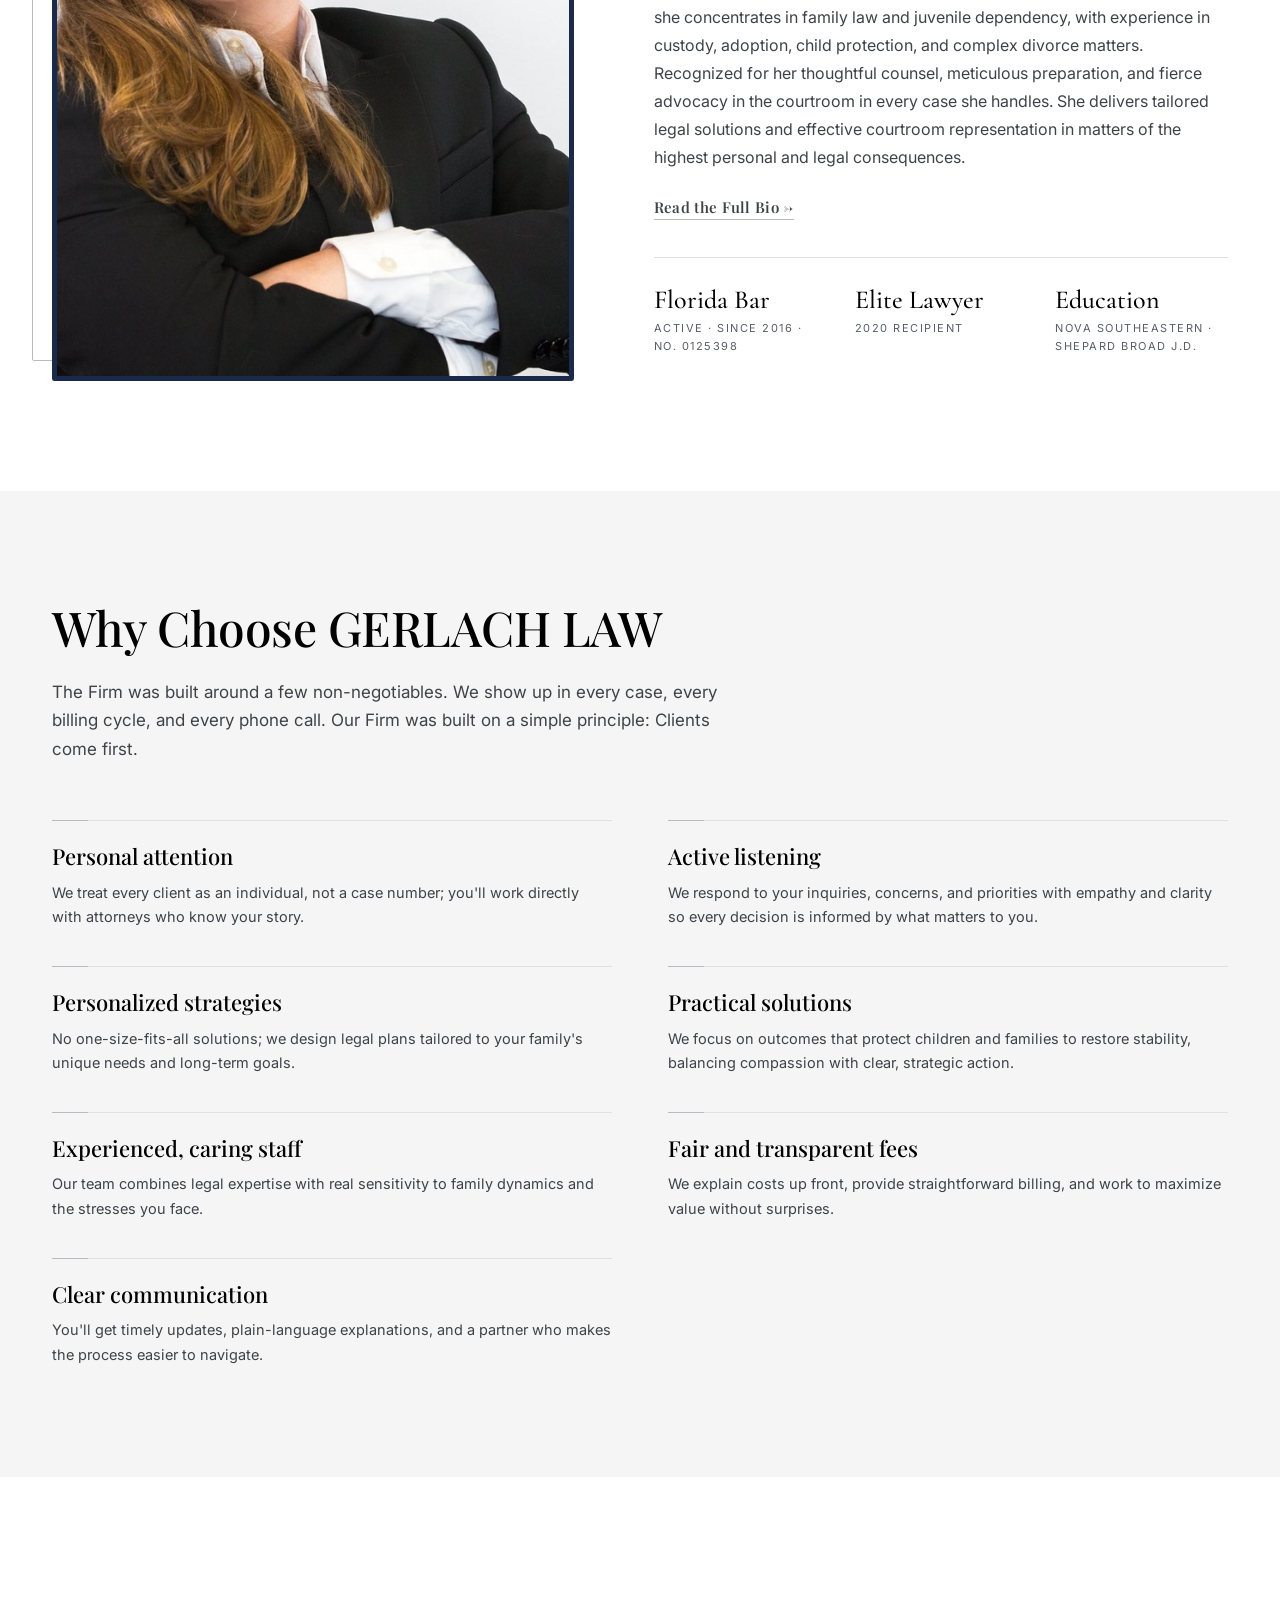
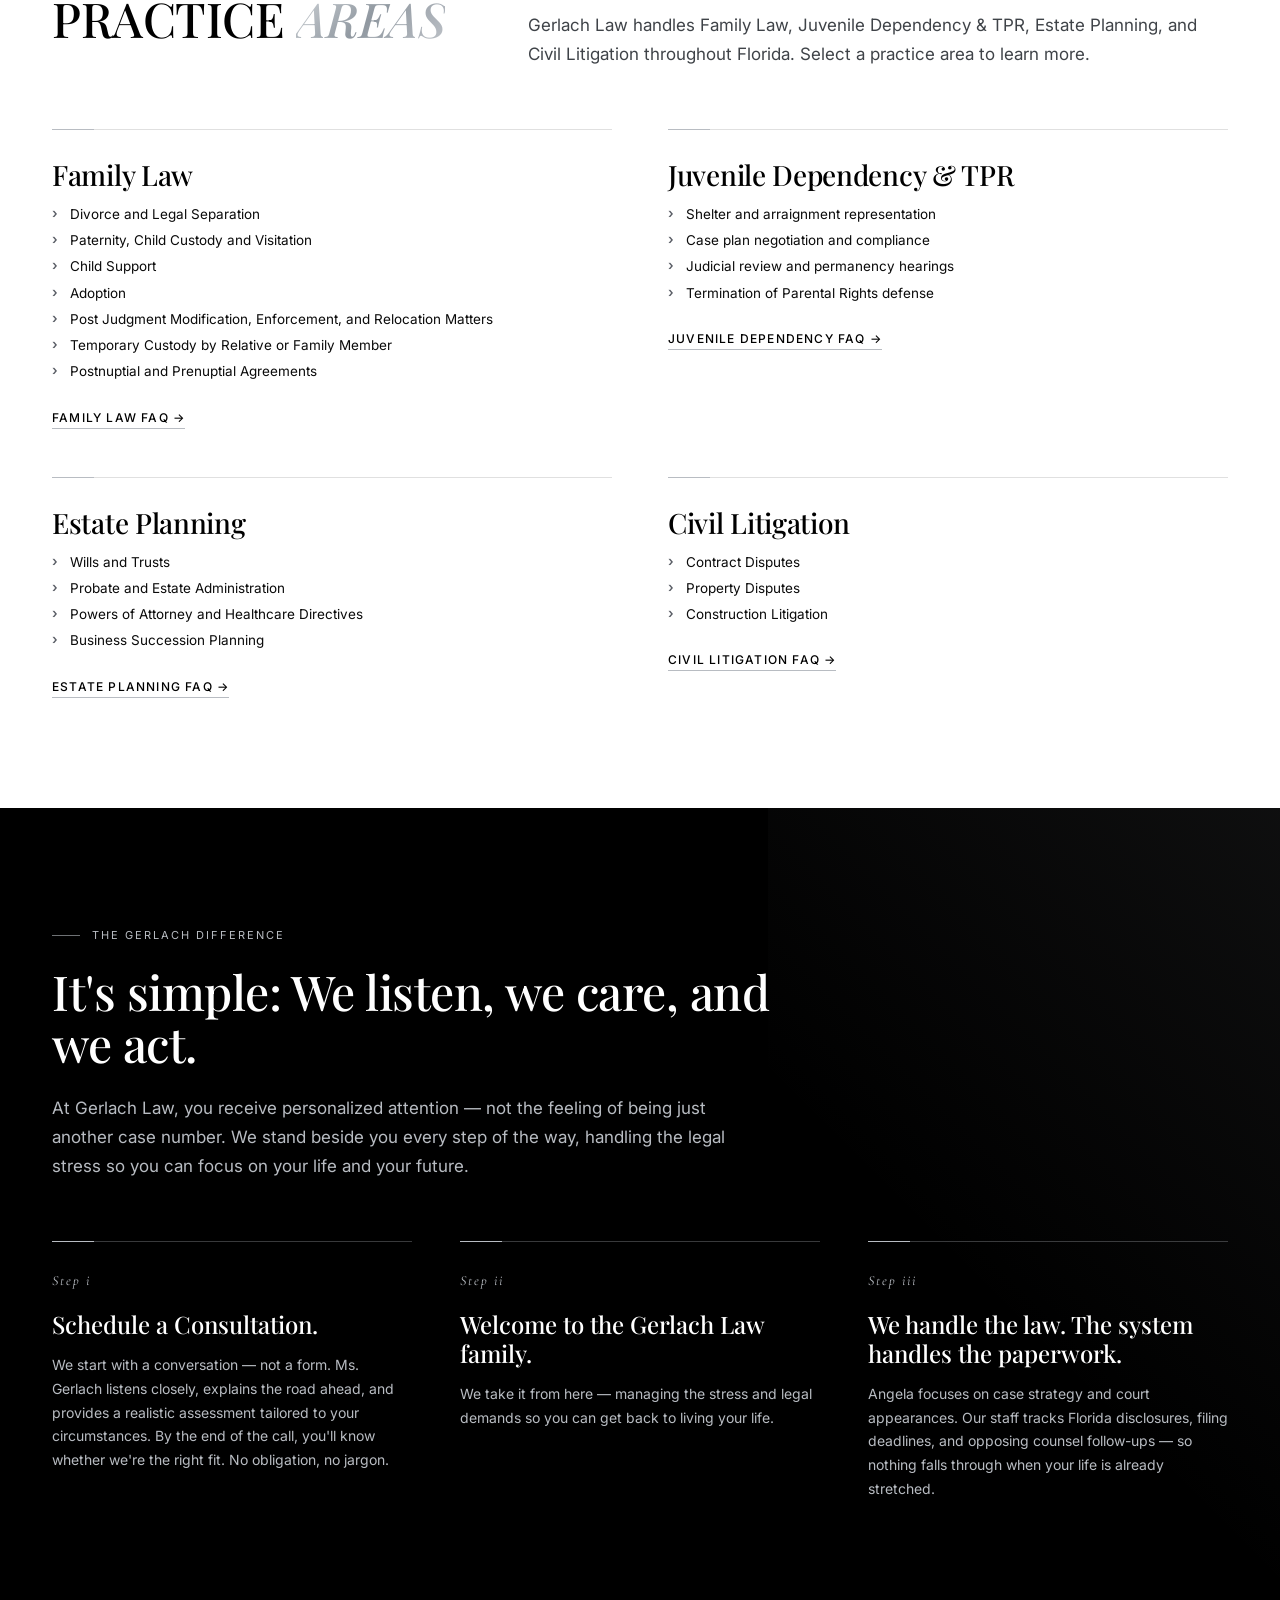
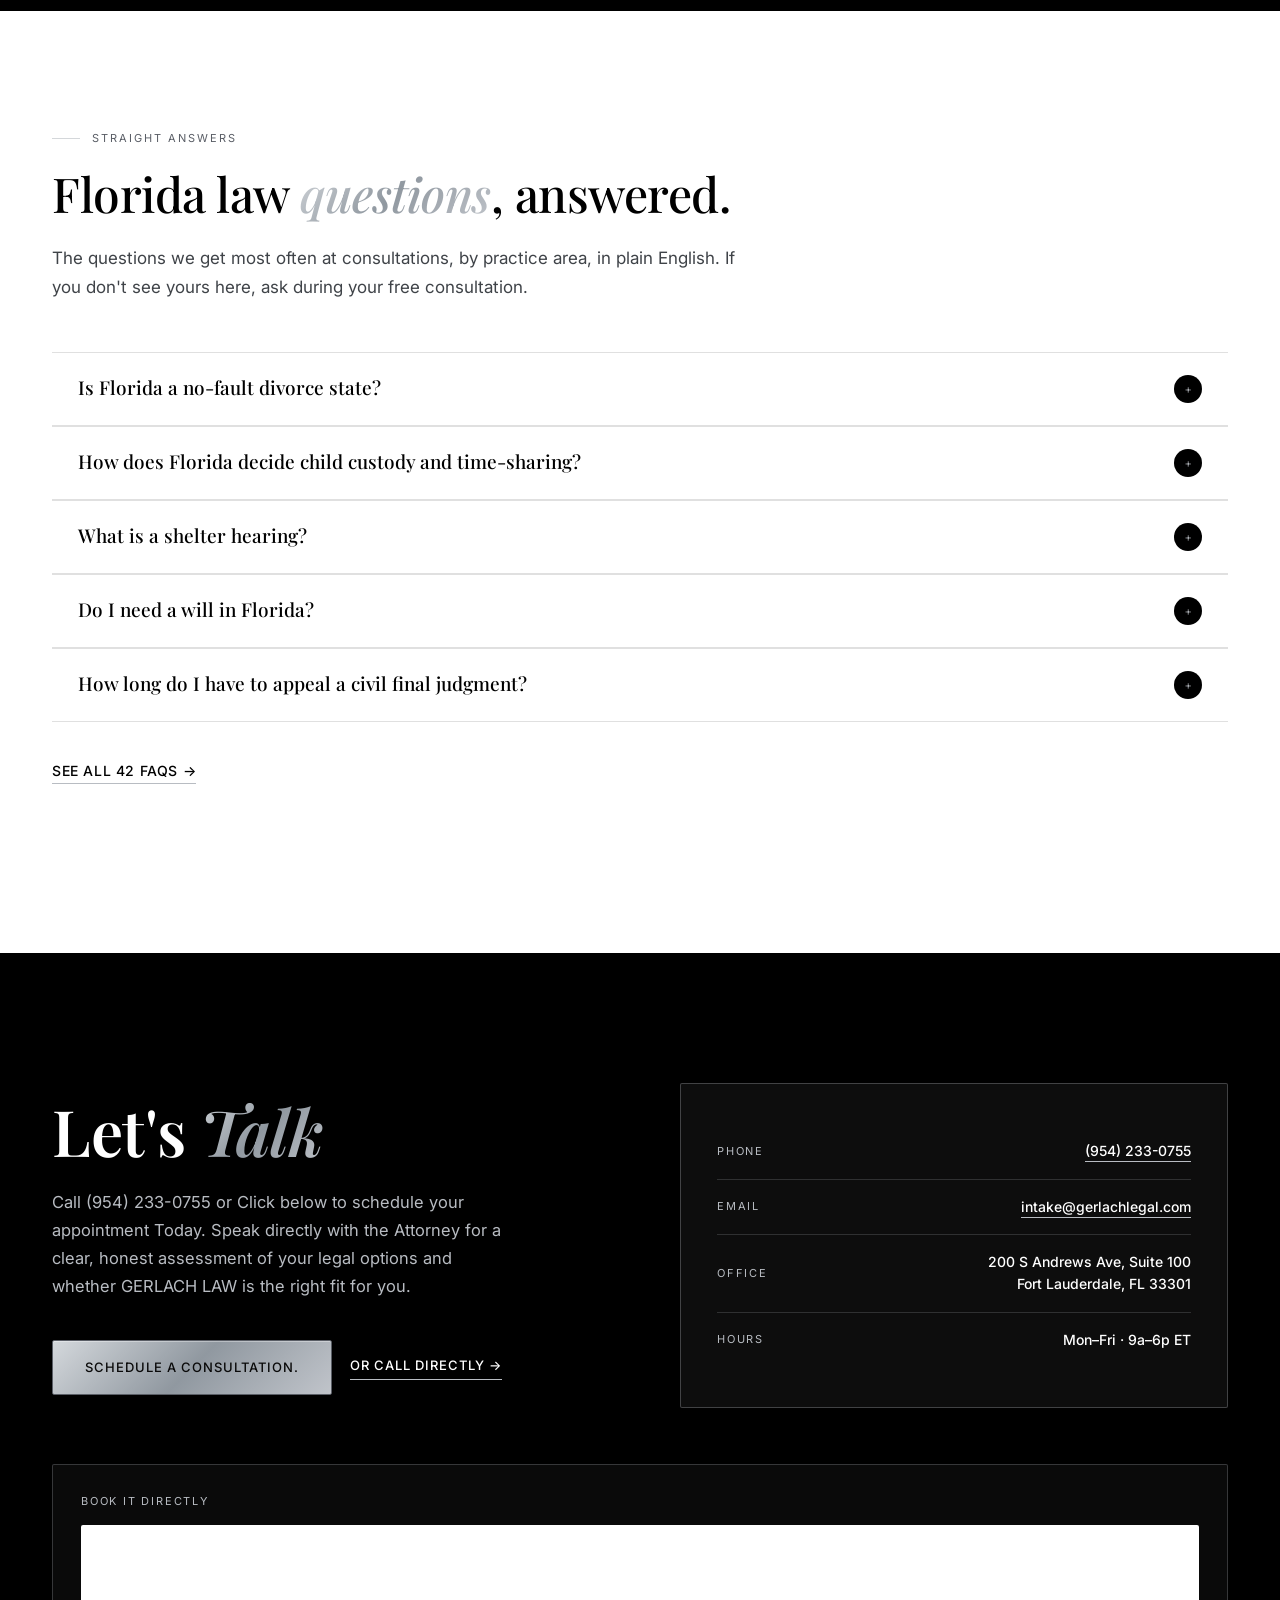
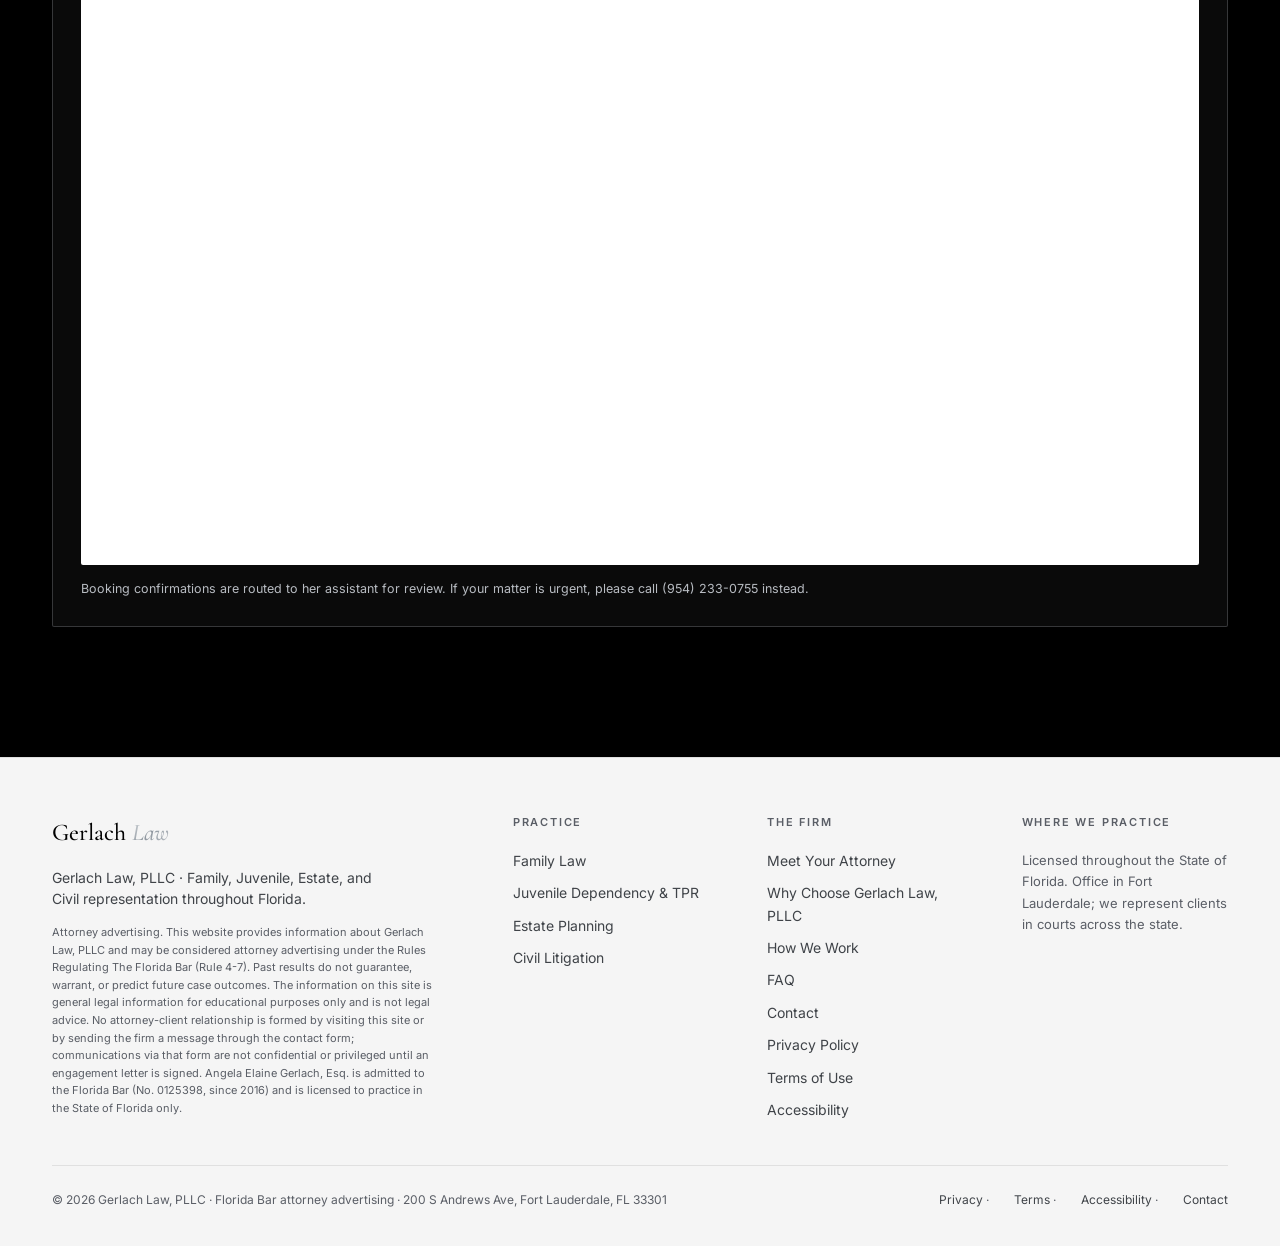
==== commit 6f01d057: "v8.1: Fix photo framing — object-fit cover on both portraits, remove grey gradient overlays" ====
--- a/index.html
+++ b/index.html
@@ -340,7 +340,7 @@
 
 .hero-visual { position: relative; }
 .hero-photo { aspect-ratio: 4/5; width: 100%; border-radius: 2px; overflow: hidden; background: linear-gradient(135deg, #1A1A1A 0%, #3F4348 40%, #6E747C 100%); position: relative; }
-.hero-photo::after { content: ""; position: absolute; inset: 0; background: radial-gradient(ellipse at 30% 20%, rgba(216,220,224,0.25) 0%, transparent 50%), radial-gradient(ellipse at 70% 70%, rgba(144,152,160,0.2) 0%, transparent 45%); }
+.hero-photo::after { display: none; }
 .hero-photo-label { position: absolute; bottom: 20px; left: 20px; background: rgba(0,0,0,0.75); color: var(--cream); padding: 8px 14px; font-size: 10px; letter-spacing: 1.5px; text-transform: uppercase; border-radius: 2px; }
 .hero-photo-caption { position: absolute; bottom: -28px; left: -28px; background: var(--cream); padding: 22px 28px; max-width: 280px; border-left: 2px solid var(--gold); }
 .hero-photo-caption .kicker { font-size: 10px; letter-spacing: 1.8px; text-transform: uppercase; color: var(--gold-dark); margin-bottom: 6px; }
@@ -366,7 +366,7 @@
 /* About */
 .about-grid { display: grid; grid-template-columns: 1fr 1.1fr; gap: 80px; align-items: center; }
 .about-photo { aspect-ratio: 3/4; border-radius: 2px; overflow: hidden; background: linear-gradient(160deg, #141414 0%, #3F4348 50%, #6E747C 100%); position: relative; }
-.about-photo::after { content: ""; position: absolute; inset: 0; background: radial-gradient(circle at 40% 30%, rgba(255,255,255,0.15) 0%, transparent 60%); }
+.about-photo::after { display: none; }
 .about-photo-label { position: absolute; bottom: 20px; left: 20px; background: rgba(0,0,0,0.75); color: var(--cream); padding: 8px 14px; font-size: 10px; letter-spacing: 1.5px; text-transform: uppercase; border-radius: 2px; }
 .about-photo-frame { position: absolute; top: -20px; left: -20px; right: 20px; bottom: 20px; border: 1px solid var(--gold); z-index: -1; border-radius: 2px; }
 .about-wrap { position: relative; }
@@ -542,7 +542,7 @@
       </div>
       <div class="hero-visual">
         <div class="hero-photo">
-          <img src="assets/img/angela-hero-portrait.jpg" srcset="assets/img/angela-hero-portrait-md.jpg 400w, assets/img/angela-hero-portrait.jpg 800w" sizes="(max-width: 900px) 420px, 520px" alt="Angela Elaine Gerlach, Esq., founder of Gerlach Law, PLLC" loading="eager">
+          <img src="assets/img/angela-hero-portrait.jpg" srcset="assets/img/angela-hero-portrait-md.jpg 400w, assets/img/angela-hero-portrait.jpg 800w" sizes="(max-width: 900px) 420px, 520px" alt="Angela Elaine Gerlach, Esq., founder of Gerlach Law, PLLC" loading="eager" style="width:100%;height:100%;object-fit:cover;object-position:center top;display:block;">
         </div>
         <div class="hero-photo-caption">
           <div class="kicker"><strong>Angela Elaine Gerlach, Esq.</strong></div>
@@ -582,7 +582,7 @@
       <div class="about-wrap">
         <div class="about-photo-frame"></div>
         <div class="about-photo">
-          <img src="assets/img/angela-portrait.jpg" srcset="assets/img/angela-portrait-md.jpg 400w, assets/img/angela-portrait.jpg 800w" sizes="(max-width: 900px) 420px, 480px" alt="Angela Elaine Gerlach, Esq., founder of Gerlach Law, PLLC" style="width: 100%; height: auto; display: block; border-radius: 4px; aspect-ratio: 1/1; object-fit: cover; border: 5px solid #1a2a4a; box-shadow: 0 4px 18px rgba(26,42,74,0.18);">
+          <img src="assets/img/angela-portrait.jpg" srcset="assets/img/angela-portrait-md.jpg 400w, assets/img/angela-portrait.jpg 800w" sizes="(max-width: 900px) 420px, 480px" alt="Angela Elaine Gerlach, Esq., founder of Gerlach Law, PLLC" style="width: 100%; height: 100%; display: block; border-radius: 4px; object-fit: cover; object-position: center top; border: 5px solid #1a2a4a; box-shadow: 0 4px 18px rgba(26,42,74,0.18);">
         </div>
       </div>
       <div class="about-body">
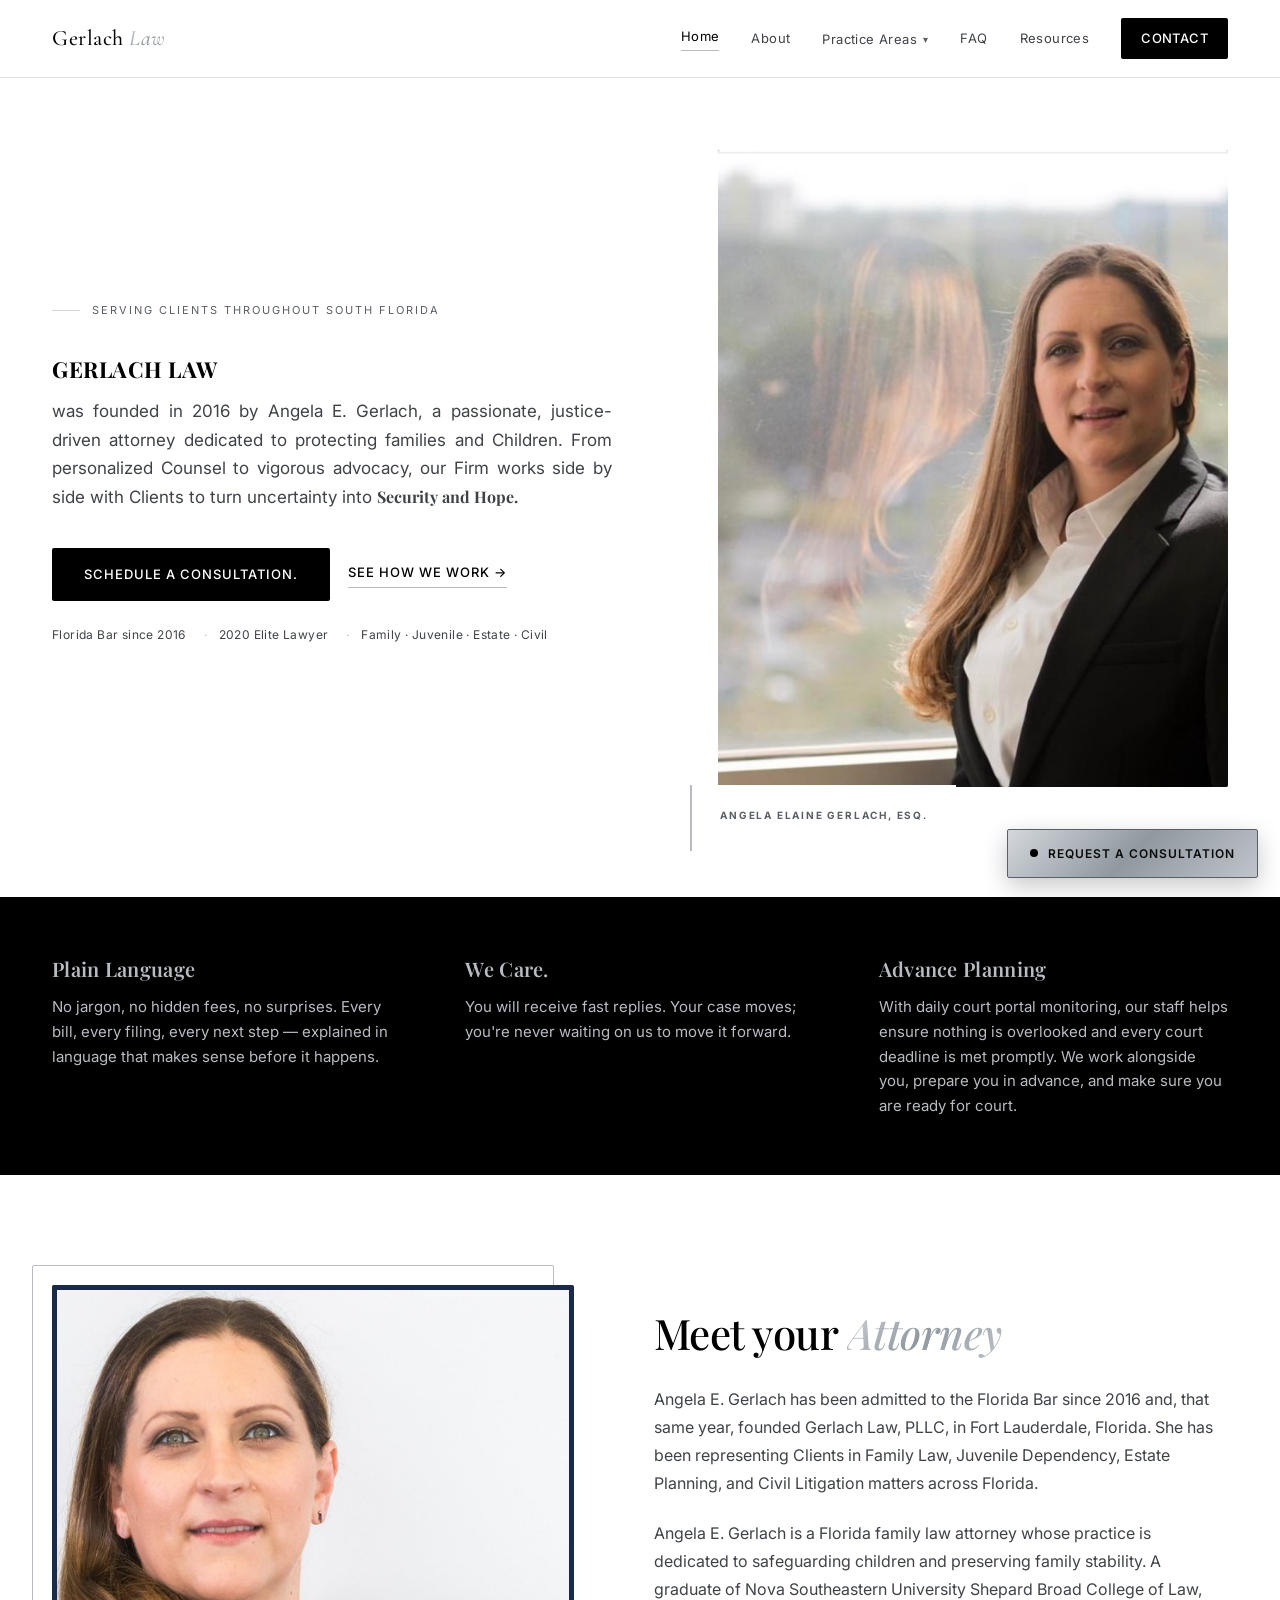
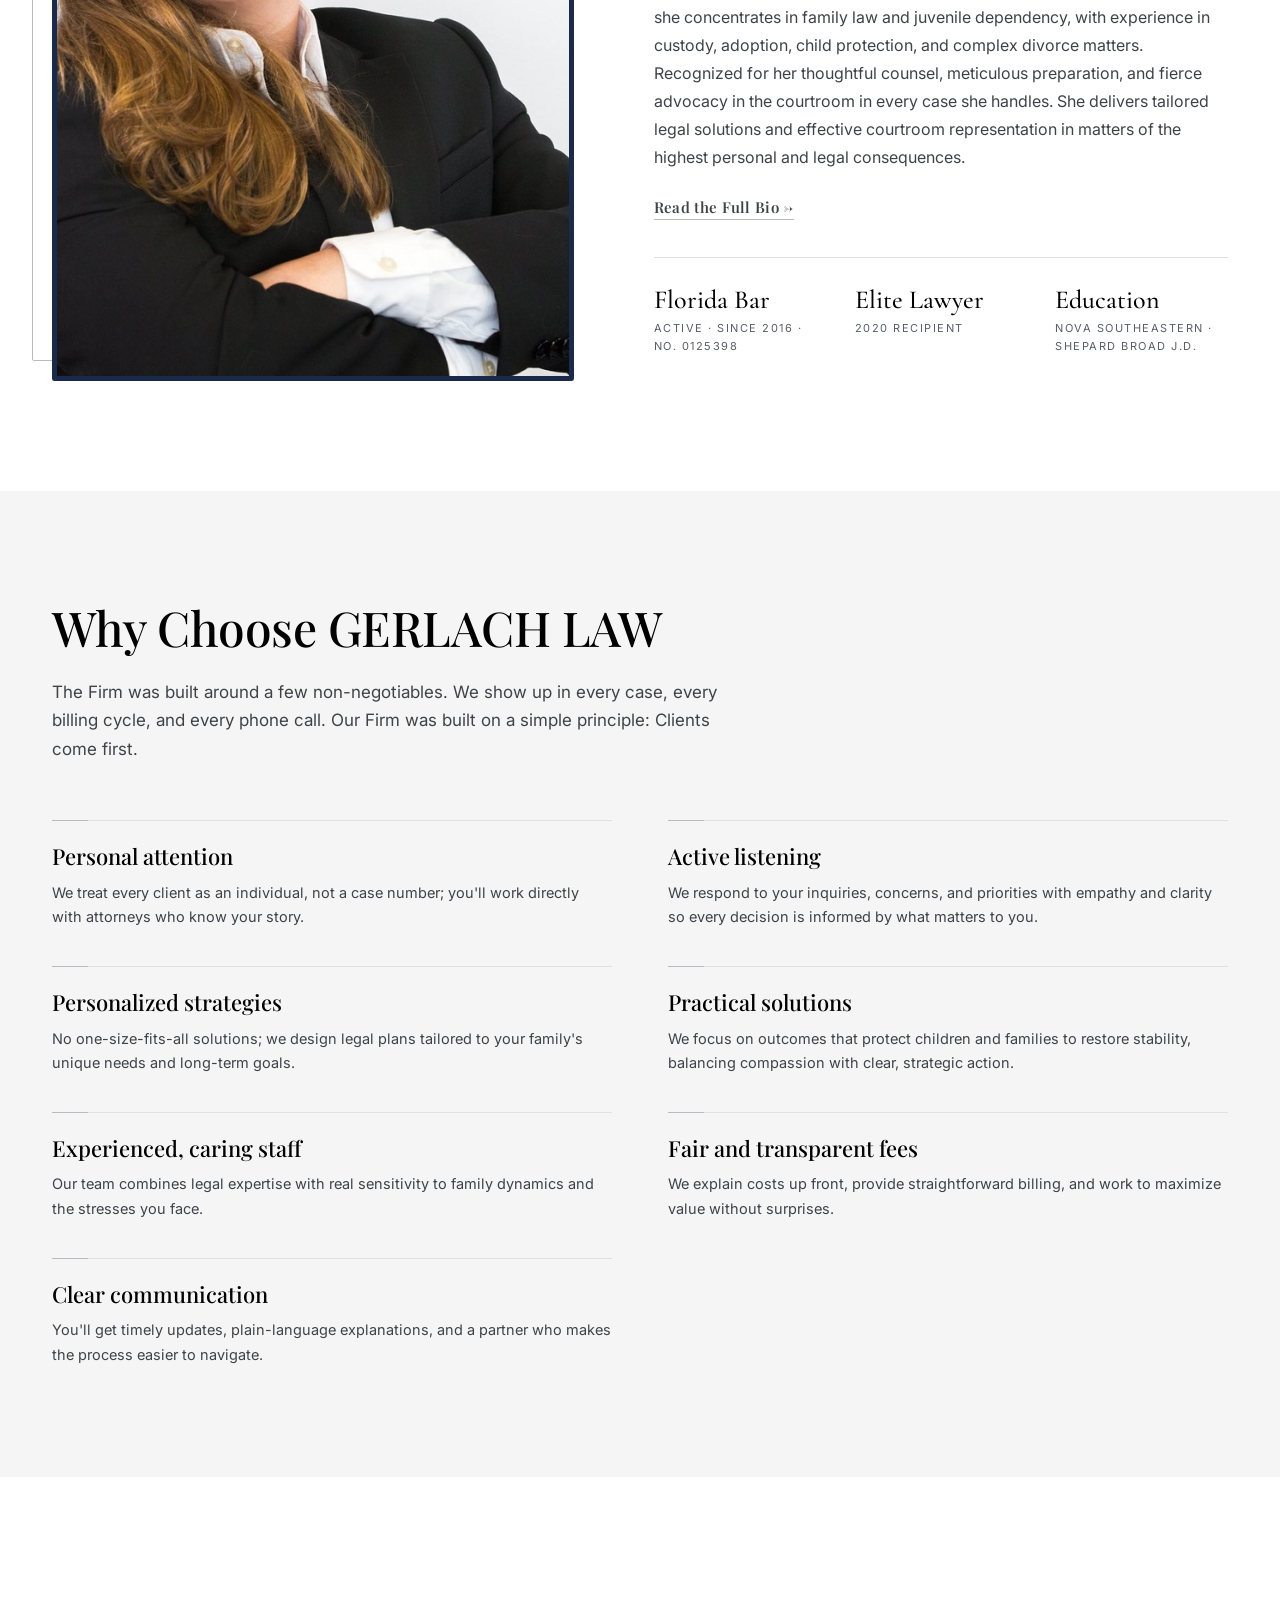
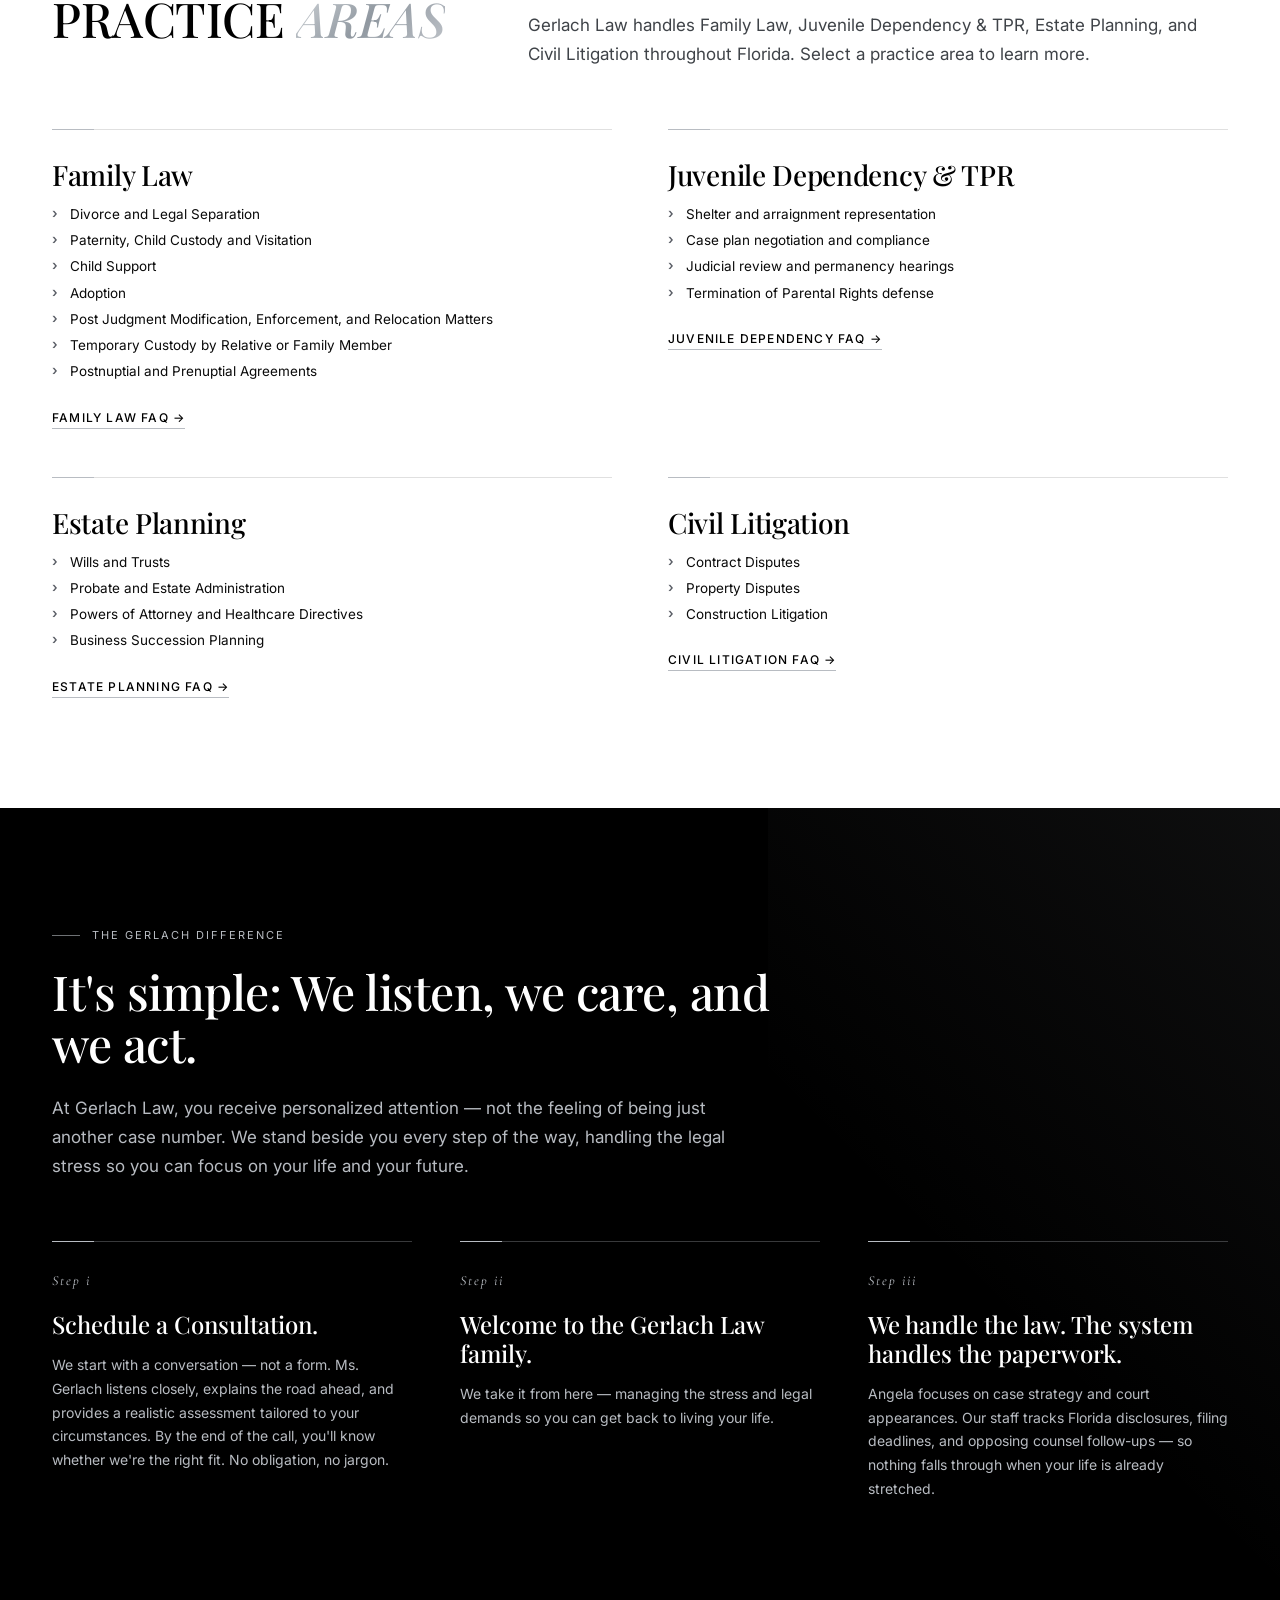
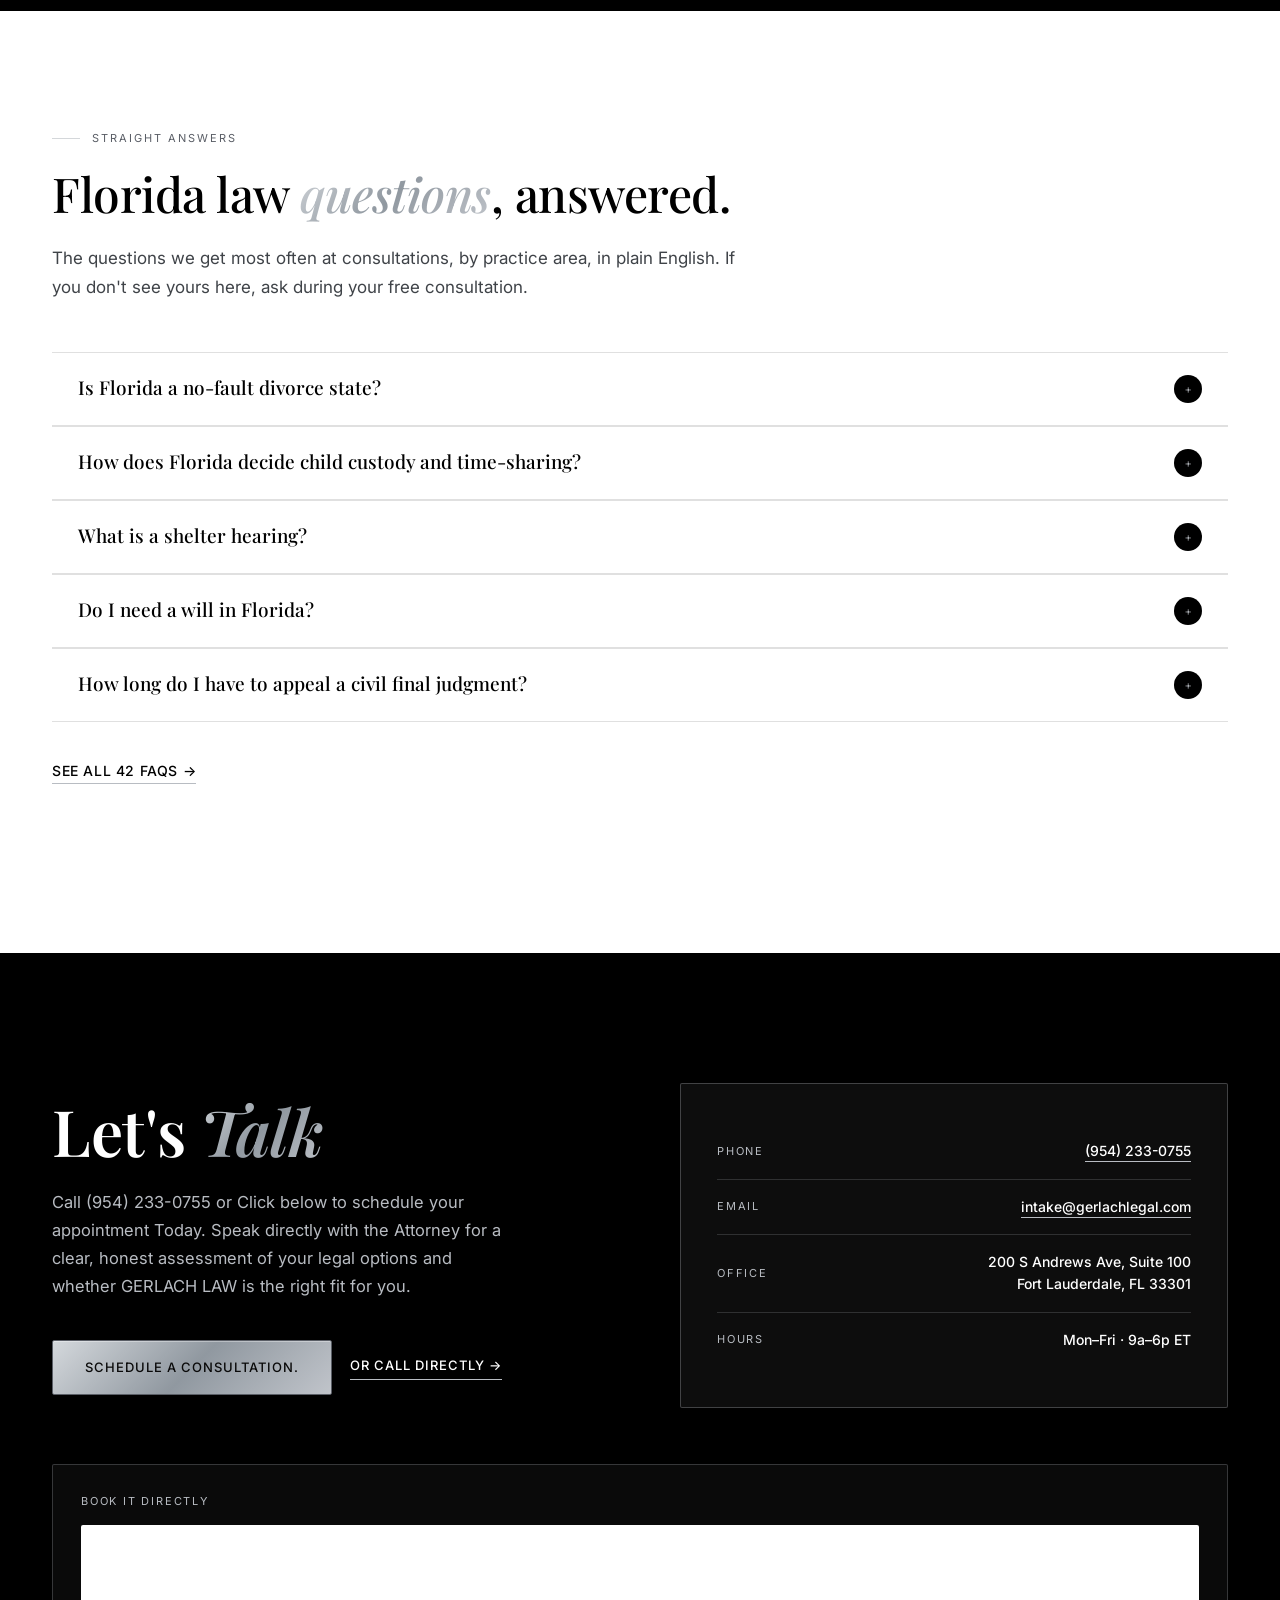
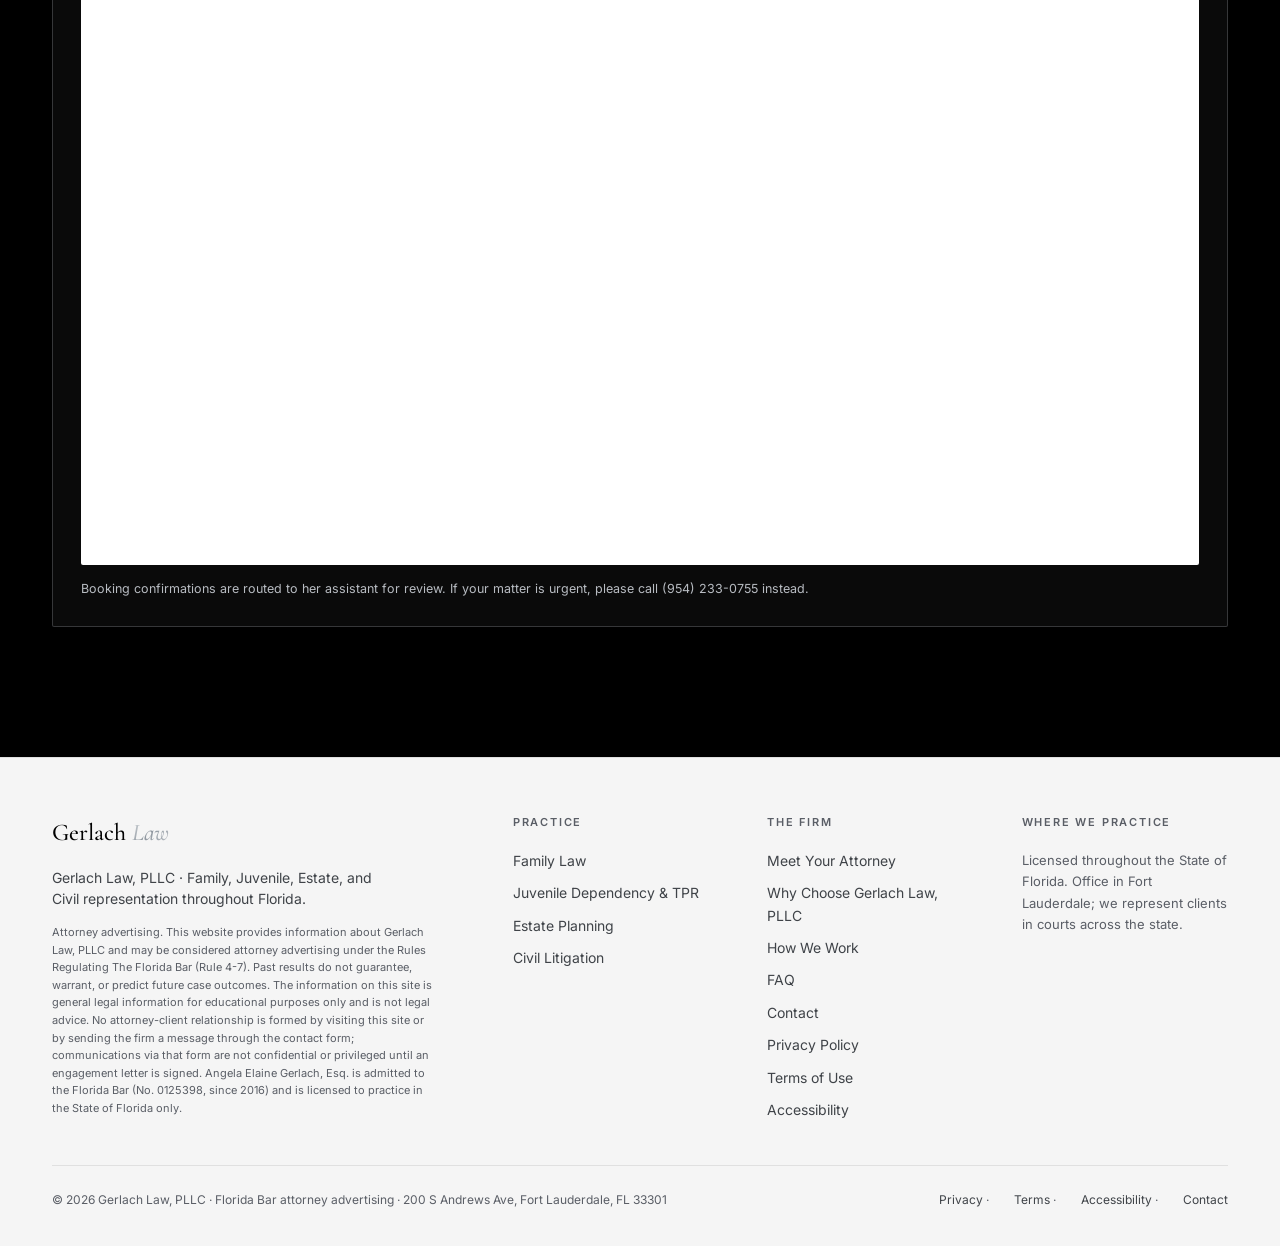
==== commit ebc782c2: "v8.2: Move hero caption below photo frame (bottom -64px); fix both photo overlays" ====
--- a/index.html
+++ b/index.html
@@ -342,7 +342,7 @@
 .hero-photo { aspect-ratio: 4/5; width: 100%; border-radius: 2px; overflow: hidden; background: linear-gradient(135deg, #1A1A1A 0%, #3F4348 40%, #6E747C 100%); position: relative; }
 .hero-photo::after { display: none; }
 .hero-photo-label { position: absolute; bottom: 20px; left: 20px; background: rgba(0,0,0,0.75); color: var(--cream); padding: 8px 14px; font-size: 10px; letter-spacing: 1.5px; text-transform: uppercase; border-radius: 2px; }
-.hero-photo-caption { position: absolute; bottom: -28px; left: -28px; background: var(--cream); padding: 22px 28px; max-width: 280px; border-left: 2px solid var(--gold); }
+.hero-photo-caption { position: absolute; bottom: -64px; left: -28px; background: var(--cream); padding: 22px 28px; max-width: 280px; border-left: 2px solid var(--gold); }
 .hero-photo-caption .kicker { font-size: 10px; letter-spacing: 1.8px; text-transform: uppercase; color: var(--gold-dark); margin-bottom: 6px; }
 .hero-photo-caption p { font-family: 'Cormorant Garamond', serif; font-size: 18px; line-height: 1.35; color: var(--espresso); font-style: italic; }
 @media (max-width: 900px) { .hero { padding: 130px 0 80px; } .hero-grid { grid-template-columns: 1fr; gap: 56px; } .hero-visual { max-width: 420px; } .hero-trust { font-size: 11px; } }
